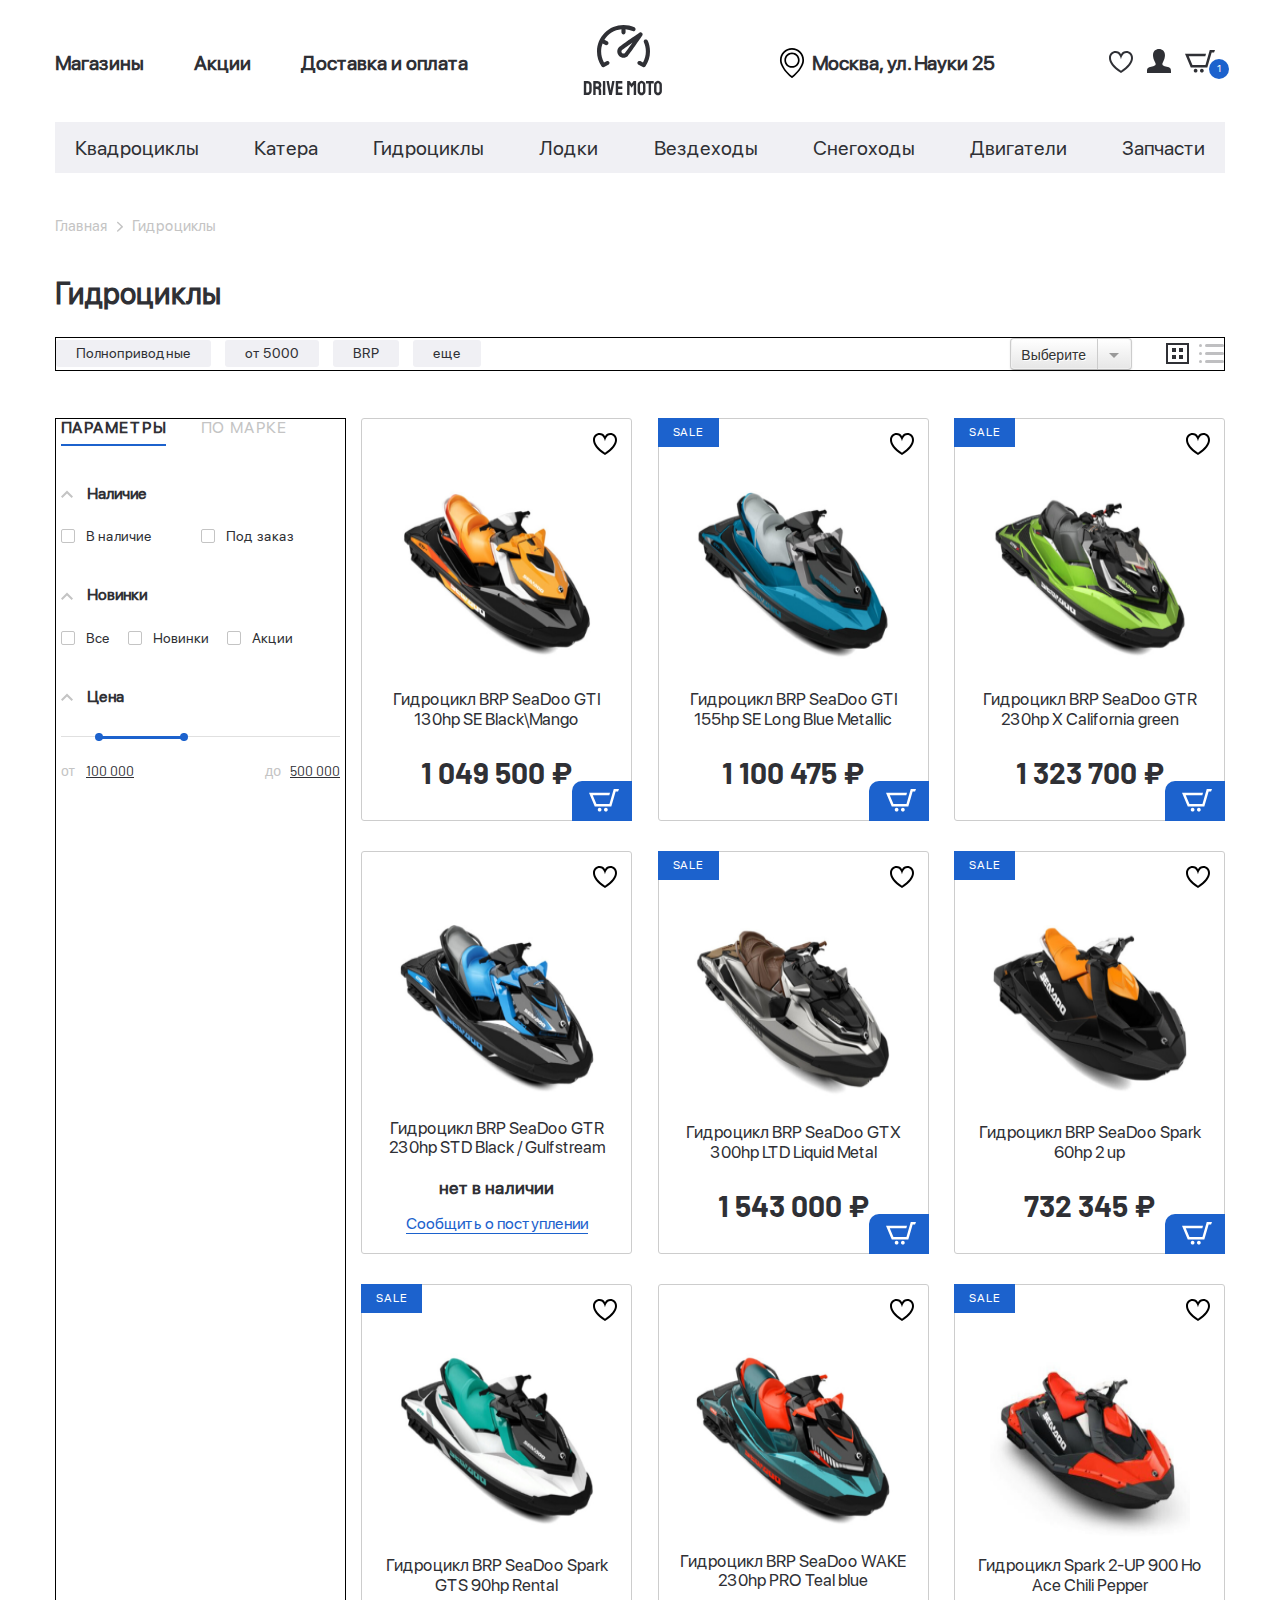
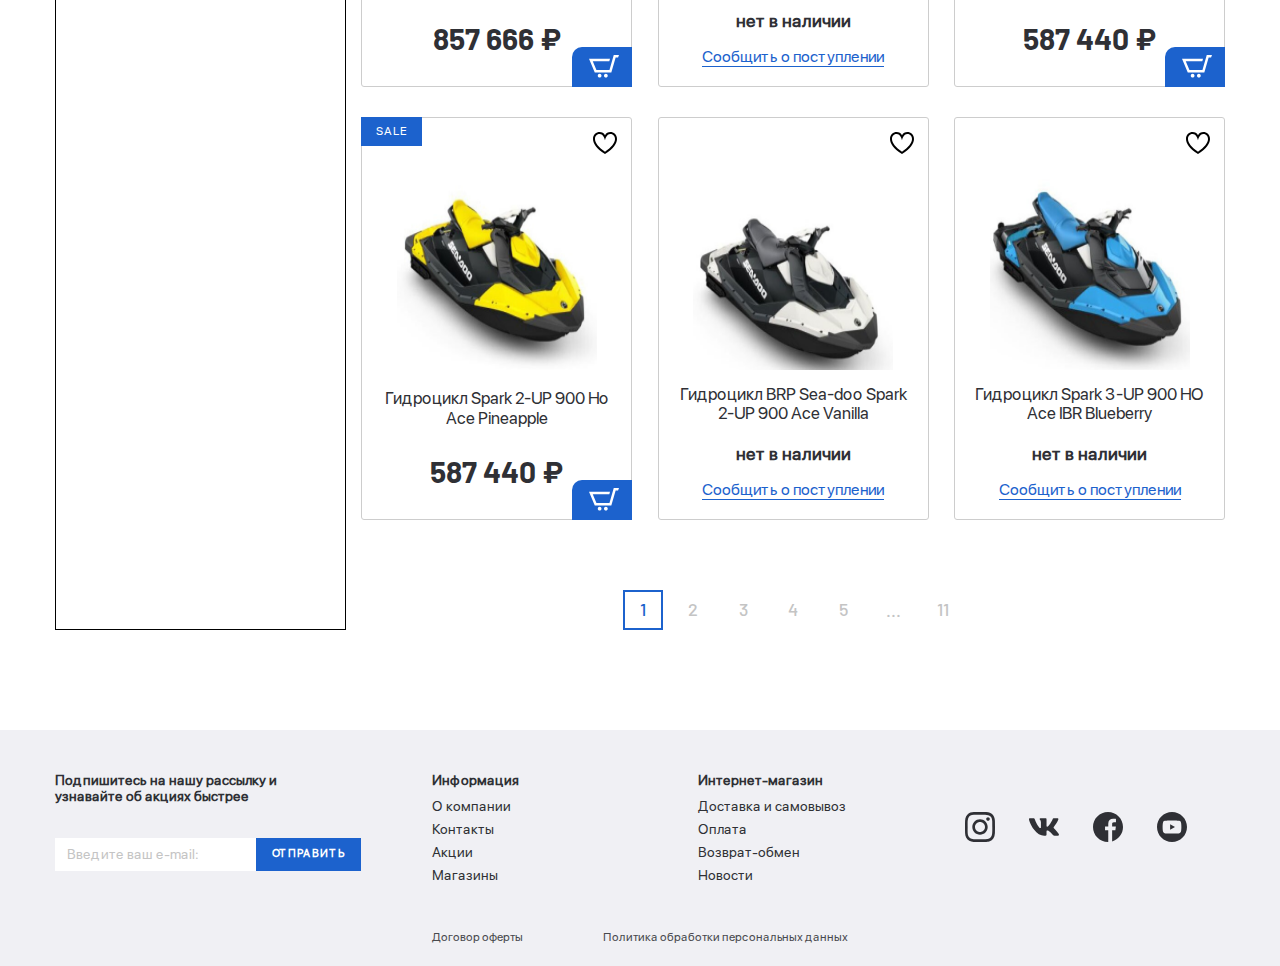
==== catalog.html @ 2f215313 "add range slider" ====
<!DOCTYPE html>
<html lang="ru">

<head>
	<meta charset="UTF-8">
	<meta name="viewport" content="width=device-width, initial-scale=1.0">
	<title>Магазин гидроциклов</title>
	<link rel="preconnect" href="https://fonts.gstatic.com">
	<link href="https://fonts.googleapis.com/css2?family=Barlow:wght@300;400;600;700&display=swap" rel="stylesheet">
	<link rel="stylesheet" href="/css/normalize.css">
	<link rel="stylesheet" href="/css/fonts.css">
	<link rel="stylesheet" href="/css/slick.css">
	<link rel="stylesheet" href="/css/ion.rangeSlider.min.css">
	<link rel="stylesheet" href="/css/jquery.formstyler.css">
	<link rel="stylesheet" href="/css/jquery.formstyler.theme.css">
	<link rel="stylesheet" href="/css/jquery.rateyo.min.css">

	<!-- <link rel="stylesheet" href="/css/slick-theme.css"> -->
	<link rel="stylesheet" href="/css/style.css">
	<link rel="stylesheet" href="/css/media.css">
</head>

<body>

	<!-- start header -->

	<header class="header header-catalog">
		<div class="container">
			<div class="header__top">
				<ul class="header__top-menu">
					<li><a href="#">Магазины</a></li>
					<li><a href="#">Акции</a></li>
					<li><a href="#">Доставка и оплата</a></li>
				</ul>
				<!-- /.header__top-menu -->
				<a href="#" class="header__logo">
					<img src="/img/logo.svg" alt="logo">
				</a>
				<div class="header__top-adress">
					<img src="/icons/location.svg" alt="adress" class="header__top-location">
					<span>Москва, ул. Науки 25</span>
				</div>
				<!-- /.header__top-adress -->
				<div class="header__top-links">
					<a href="" class="header__top-icon icon-heart"><img src="/icons/heart.svg" alt="heart"></a>
					<a href="" class="header__top-icon icon-user"><img src="/icons/user.svg" alt="user"></a>
					<a href="" class="header__top-icon icon-cart"><img src="/icons/cart.svg" alt="cart"></a>
					<span>1</span>
				</div>
				<!-- /.header__top-links -->
			</div>
			<!-- /.header__top -->
		</div>
		<div class="container">
			<div class="header__bottom">
				<ul class="header__bottom-menu">
					<li><a href="#">Квадроциклы</a></li>
					<li><a href="#">Катера</a></li>
					<li><a href="#">Гидроциклы</a></li>
					<li><a href="#">Лодки</a></li>
					<li><a href="#">Вездеходы</a></li>
					<li><a href="#">Снегоходы</a></li>
					<li><a href="#">Двигатели</a></li>
					<li><a href="#">Запчасти</a></li>
				</ul>

			</div>
			<!-- /.header__bottom -->
		</div>
	</header>
	<!-- /.header -->
	<!-- end header -->

	<div class="breadcrumbs">
		<div class="container">
			<ul class="breadcrumbs-items">
				<li class="breadcrumbs-item">
					<a href="#" class="breadcrumbs-link">Главная</a>
				</li>
				<li class="breadcrumbs-item">
					<a href="#" class="breadcrumbs-link">Гидроциклы</a>
				</li>
			</ul>
			<!-- /.breadcrumbs-items -->
		</div>
	</div>
	<!-- /.breadcrumbs -->

	<main>

		<!-- start section catalog -->

		<section class="catalog">
			<div class="container">
				<h2 class="catalog__title">Гидроциклы</h2>
				<div class="catalog__filter">
					<div class="catalog__filter-items">
						<button>Полноприводные</button>
						<button>от 5000</button>
						<button>BRP</button>
						<button>еще</button>
					</div>
					<!-- /.catalog__filter-items -->
					<div class="catalog__filter-btn">
						<select class="filter-style">
							<option>Выберите</option>
							<option>1</option>
							<option>2</option>
							<option>3</option>
						</select>
						<button class="catalog__filter-btngrid catalog__filter-btngrid--active"></button>
						<button class="catalog__filter-btnline"></button>
					</div>
					<!-- /.catalog__filter-btn -->
				</div>
				<!-- /.catalog__filter -->

				<div class="catalog__inner">
					<aside class="catalog__inner-aside aside-filter">

						<div class="tabs__wrapper">
							<div class="tabs aside-filter__tabs aside-filter__tabs--active">
								<a href="#" class="tab aside-filter__tab tab--active"><span>Параметры</span></a>
								<a href="#" class="tab aside-filter__tab"><span>по марке</span></a>
							</div>
							<!-- tabs -->

							<div class="tabs__container">
								<div class="tabs__content aside-filter__tabs-content tabs__content--active">
									<form class="aside-filter__form">
										<ul class="aside-filter__list">
											<li class="aside-filter__item-drop">
												<h3 class="aside-filter__title filter__item-drop filter__item-drop--active">Наличие</h3>
												<div class="aside-filter__content">
													<div class="aside-filter__content-box">
														<label class="aside-filter__content-label">
															<input class="filter-style" type="checkbox">
															В наличие
														</label>
													</div>
													<div class="aside-filter__content-box">
														<label class="aside-filter__content-label">
															<input class="filter-style" type="checkbox">
															Под заказ
														</label>
													</div>
												</div>
											</li>
											<!-- /.aside-filter__item--drop -->
											<li class="aside-filter__item-drop">
												<h3 class="aside-filter__title filter__item-drop filter__item-drop--active">Новинки</h3>
												<div class="aside-filter__content aside-filter__content-radio">
													<div class="aside-filter__content-box">
														<label class="aside-filter__content-label">
															<input class="filter-style" name="radio" type="radio">
															Все
														</label>
													</div>
													<div class="aside-filter__content-box">
														<label class="aside-filter__content-label">
															<input class="filter-style" name="radio" type="radio">
															Новинки
														</label>
													</div>
													<div class="aside-filter__content-box">
														<label class="aside-filter__content-label">
															<input class="filter-style" name="radio" type="radio">
															Акции
														</label>
													</div>
												</div>
											</li>
											<!-- /.aside-filter__item -->
											<li class="aside-filter__item-drop">
												<h3 class="aside-filter__title filter__item-drop filter__item-drop--active">Цена</h3>
												<div class="aside-filter__content">
													<input type="text" class="js-range-slider" name="my_range" value="" data-from="150000"
													data-to="275000"/>
												</div>
											</li>
											<!-- /.aside-filter__item -->







											<li class="aside-filter__item">

											</li>
											<!-- /.aside-filter__item -->
										</ul>
										<!-- /.aside-filter__list -->

									</form>
									<!-- /.aside-filter__form -->
								</div>
								<!-- /.tabs__content -->
								<div class="tabs__content aside-filter__tabs-content ">
									content2
								</div>
								<!-- /.tabs__content -->
							</div>
							<!-- /.tabs__container -->
						</div>
						<!-- /.tabs__wrapper -->

					</aside>
					<!-- /.catalog__inner-aside -->
					<div class="catalog__inner-list">
						<div class="tabs-container__item-wrapper">
							<button class="tabs-container__button-favorite"></button>
							<button class="tabs-container__button-cart"></button>
							<a class="tabs-container__notify-link" href="#"><span>Сообщить о поступлении</span></a>
							<a class="product-slider__item-link" href="#">
								<span class="product-slider__hover-text">посмотреть товар</span>
								<img src="/img/catalog/water-bike-1.png" alt="additional-offer-4" class="tabs-container__img">
								<h3 class="tabs-container__title">Гидроцикл BRP SeaDoo GTI 130hp SE Black\Mango</h3>
								<span class="tabs-container__price">1 049 500 ₽</span>
								<span class="tabs-container__notify-text">нет в наличии</span>
							</a>
							<!-- /.product-slider__item-link -->
						</div>
						<!-- tabs-container__item-wrapper -->
						<div class="tabs-container__item-wrapper">
							<button class="tabs-container__button-favorite"></button>
							<button class="tabs-container__button-cart"></button>
							<a class="tabs-container__notify-link" href="#"><span>Сообщить о поступлении</span></a>
							<a class="product-slider__item-link product-slider__item-link--sale" href="#">
								<span class="product-slider__hover-text">посмотреть товар</span>
								<img src="/img/catalog/water-bike-2.png" alt="additional-offer-4" class="tabs-container__img">
								<h3 class="tabs-container__title">Гидроцикл BRP SeaDoo GTI 155hp SE Long Blue Metallic</h3>
								<span class="tabs-container__price">1 100 475 ₽</span>
								<span class="tabs-container__notify-text">нет в наличии</span>
							</a>
							<!-- /.product-slider__item-link -->
						</div>
						<!-- tabs-container__item-wrapper -->
						<div class="tabs-container__item-wrapper">
							<button class="tabs-container__button-favorite"></button>
							<button class="tabs-container__button-cart"></button>
							<a class="tabs-container__notify-link" href="#"><span>Сообщить о поступлении</span></a>
							<a class="product-slider__item-link product-slider__item-link--sale" href="#">
								<span class="product-slider__hover-text">посмотреть товар</span>
								<img src="/img/catalog/water-bike-3.png" alt="additional-offer-4" class="tabs-container__img">
								<h3 class="tabs-container__title">Гидроцикл BRP SeaDoo GTR 230hp X California green </h3>
								<span class="tabs-container__price">1 323 700 ₽</span>
								<span class="tabs-container__notify-text">нет в наличии</span>
							</a>
							<!-- /.product-slider__item-link -->
						</div>
						<!-- tabs-container__item-wrapper -->
						<div class="tabs-container__item-wrapper tab-container__not-aviable">
							<button class="tabs-container__button-favorite"></button>
							<button class="tabs-container__button-cart"></button>
							<a class="tabs-container__notify-link" href="#"><span>Сообщить о поступлении</span></a>
							<a class="product-slider__item-link product-slider__item-link--sale" href="#">
								<span class="product-slider__hover-text">посмотреть товар</span>
								<img src="/img/catalog/water-bike-4.png" alt="additional-offer-4" class="tabs-container__img">
								<h3 class="tabs-container__title">Гидроцикл BRP SeaDoo GTR 230hp STD Black / Gulfstream</h3>
								<span class="tabs-container__price">250 800 ₽</span>
								<span class="tabs-container__notify-text">нет в наличии</span>
							</a>
							<!-- /.product-slider__item-link -->
						</div>
						<!-- tabs-container__item-wrapper -->
						<div class="tabs-container__item-wrapper">
							<button class="tabs-container__button-favorite"></button>
							<button class="tabs-container__button-cart"></button>
							<a class="tabs-container__notify-link" href="#"><span>Сообщить о поступлении</span></a>
							<a class="product-slider__item-link product-slider__item-link--sale" href="#">
								<span class="product-slider__hover-text">посмотреть товар</span>
								<img src="/img/catalog/water-bike-5.png" alt="additional-offer-4" class="tabs-container__img">
								<h3 class="tabs-container__title">Гидроцикл BRP SeaDoo GTX 300hp LTD Liquid Metal</h3>
								<span class="tabs-container__price">1 543 000 ₽</span>
								<span class="tabs-container__notify-text">нет в наличии</span>
							</a>
							<!-- /.product-slider__item-link -->
						</div>
						<!-- tabs-container__item-wrapper -->
						<div class="tabs-container__item-wrapper">
							<button class="tabs-container__button-favorite"></button>
							<button class="tabs-container__button-cart"></button>
							<a class="tabs-container__notify-link" href="#"><span>Сообщить о поступлении</span></a>
							<a class="product-slider__item-link product-slider__item-link--sale" href="#">
								<span class="product-slider__hover-text">посмотреть товар</span>
								<img src="/img/catalog/water-bike-6.png" alt="additional-offer-4" class="tabs-container__img">
								<h3 class="tabs-container__title">Гидроцикл BRP SeaDoo Spark 60hp 2 up</h3>
								<span class="tabs-container__price">732 345 ₽</span>
								<span class="tabs-container__notify-text">нет в наличии</span>
							</a>
							<!-- /.product-slider__item-link -->
						</div>
						<!-- tabs-container__item-wrapper -->
						<div class="tabs-container__item-wrapper">
							<button class="tabs-container__button-favorite"></button>
							<button class="tabs-container__button-cart"></button>
							<a class="tabs-container__notify-link" href="#"><span>Сообщить о поступлении</span></a>
							<a class="product-slider__item-link product-slider__item-link--sale" href="#">
								<span class="product-slider__hover-text">посмотреть товар</span>
								<img src="/img/catalog/water-bike-7.png" alt="additional-offer-4" class="tabs-container__img">
								<h3 class="tabs-container__title">Гидроцикл BRP SeaDoo Spark GTS 90hp Rental</h3>
								<span class="tabs-container__price">857 666 ₽</span>
								<span class="tabs-container__notify-text">нет в наличии</span>
							</a>
							<!-- /.product-slider__item-link -->
						</div>
						<!-- tabs-container__item-wrapper -->
						<div class="tabs-container__item-wrapper tab-container__not-aviable">
							<button class="tabs-container__button-favorite"></button>
							<button class="tabs-container__button-cart"></button>
							<a class="tabs-container__notify-link" href="#"><span>Сообщить о поступлении</span></a>
							<a class="product-slider__item-link product-slider__item-link--sale" href="#">
								<span class="product-slider__hover-text">посмотреть товар</span>
								<img src="/img/catalog/water-bike-8.png" alt="additional-offer-4" class="tabs-container__img">
								<h3 class="tabs-container__title">Гидроцикл BRP SeaDoo WAKE 230hp PRO Teal blue
								</h3>
								<span class="tabs-container__price">1 229 711 ₽</span>
								<span class="tabs-container__notify-text">нет в наличии</span>
							</a>
							<!-- /.product-slider__item-link -->
						</div>
						<!-- tabs-container__item-wrapper -->
						<div class="tabs-container__item-wrapper">
							<button class="tabs-container__button-favorite"></button>
							<button class="tabs-container__button-cart"></button>
							<a class="tabs-container__notify-link" href="#"><span>Сообщить о поступлении</span></a>
							<a class="product-slider__item-link product-slider__item-link--sale" href="#">
								<span class="product-slider__hover-text">посмотреть товар</span>
								<img src="/img/catalog/water-bike-9.png" alt="additional-offer-4" class="tabs-container__img">
								<h3 class="tabs-container__title">Гидроцикл Spark 2-UP 900 Ho Ace Chili Pepper</h3>
								<span class="tabs-container__price">587 440 ₽</span>
								<span class="tabs-container__notify-text">нет в наличии</span>
							</a>
							<!-- /.product-slider__item-link -->
						</div>
						<!-- tabs-container__item-wrapper -->
						<div class="tabs-container__item-wrapper">
							<button class="tabs-container__button-favorite"></button>
							<button class="tabs-container__button-cart"></button>
							<a class="tabs-container__notify-link" href="#"><span>Сообщить о поступлении</span></a>
							<a class="product-slider__item-link product-slider__item-link--sale" href="#">
								<span class="product-slider__hover-text">посмотреть товар</span>
								<img src="/img/catalog/water-bike-10.png" alt="additional-offer-4" class="tabs-container__img">
								<h3 class="tabs-container__title">Гидроцикл Spark 2-UP 900 Ho Ace Pineapple </h3>
								<span class="tabs-container__price">587 440 ₽</span>
								<span class="tabs-container__notify-text">нет в наличии</span>
							</a>
							<!-- /.product-slider__item-link -->
						</div>
						<!-- tabs-container__item-wrapper -->
						<div class="tabs-container__item-wrapper tab-container__not-aviable">
							<button class="tabs-container__button-favorite"></button>
							<button class="tabs-container__button-cart"></button>
							<a class="tabs-container__notify-link" href="#"><span>Сообщить о поступлении</span></a>
							<a class="product-slider__item-link product-slider__item-link--sale" href="#">
								<span class="product-slider__hover-text">посмотреть товар</span>
								<img src="/img/catalog/water-bike-11.png" alt="additional-offer-4" class="tabs-container__img">
								<h3 class="tabs-container__title">Гидроцикл BRP Sea-doo Spark 2-UP 900 Ace Vanilla </h3>
								<span class="tabs-container__price">250 800 ₽</span>
								<span class="tabs-container__notify-text">нет в наличии</span>
							</a>
							<!-- /.product-slider__item-link -->
						</div>
						<!-- tabs-container__item-wrapper -->
						<div class="tabs-container__item-wrapper tab-container__not-aviable">
							<button class="tabs-container__button-favorite"></button>
							<button class="tabs-container__button-cart"></button>
							<a class="tabs-container__notify-link" href="#"><span>Сообщить о поступлении</span></a>
							<a class="product-slider__item-link product-slider__item-link--sale" href="#">
								<span class="product-slider__hover-text">посмотреть товар</span>
								<img src="/img/catalog/water-bike-12.png" alt="additional-offer-4" class="tabs-container__img">
								<h3 class="tabs-container__title">Гидроцикл Spark 3-UP 900 HO Ace IBR Blueberry</h3>
								<span class="tabs-container__price">250 800 ₽</span>
								<span class="tabs-container__notify-text">нет в наличии</span>
							</a>
							<!-- /.product-slider__item-link -->
						</div>
						<!-- tabs-container__item-wrapper -->

						<div class="pagination">
							<ul class="pagination-list">
								<li class="pagination-list__item active"><a class="pagination-list__link" href="#">1</a></li>
								<li class="pagination-list__item"><a class="pagination-list__link" href="#">2</a></li>
								<li class="pagination-list__item"><a class="pagination-list__link" href="#">3</a></li>
								<li class="pagination-list__item"><a class="pagination-list__link" href="#">4</a></li>
								<li class="pagination-list__item"><a class="pagination-list__link" href="#">5</a></li>
								<li class="pagination-list__item"><span class="pagination-list__link" href="#">...</span></li>
								<li class="pagination-list__item"><a class="pagination-list__link" href="#">11</a></li>
							</ul>
							<!-- /.pagination-list -->
						</div>
						<!-- /.pagination -->




					</div>
					<!-- /.catalog__inner-list -->
				</div>
				<!-- /.catalog__inner -->
			</div>
		</section>
		<!-- /.catalog -->


		<!-- end section catalog -->

	</main>

	<!-- start footer -->

	<footer class="footer">
		<div class="container">
			<div class="footer__inner">

				<div class="footer-subs">
					<h4 class="footer-subs__title footer__title">Подпишитесь на нашу рассылку и узнавайте об акциях быстрее</h4>

					<form class="footer-subs__form">
						<input class="footer-subs__input" type="text" placeholder="Введите ваш e-mail:">
						<button class="footer-subs__button" type="submit">Отправить</button>
					</form>
					<!-- /.footer-subs__form -->
				</div>
				<!-- /.footer-subs -->

				<div class="footer-menu">
					<h4 class="footer__title">Информация</h4>
					<ul class="footer-menu__items">
						<li class="footer-menu__item"><a href="#" class="footer-menu__link">О компании</a></li>
						<li class="footer-menu__item"><a href="#" class="footer-menu__link">Контакты</a></li>
						<li class="footer-menu__item"><a href="#" class="footer-menu__link">Акции</a></li>
						<li class="footer-menu__item"><a href="#" class="footer-menu__link">Магазины</a></li>
					</ul>
				</div>
				<!-- /.footer-menu -->

				<div class="footer-menu">
					<h4 class="footer__title">Интернет-магазин</h4>
					<ul class="footer-menu__items">
						<li class="footer-menu__item"><a href="#" class="footer-menu__link">Доставка и самовывоз</a></li>
						<li class="footer-menu__item"><a href="#" class="footer-menu__link">Оплата</a></li>
						<li class="footer-menu__item"><a href="#" class="footer-menu__link">Возврат-обмен</a></li>
						<li class="footer-menu__item"><a href="#" class="footer-menu__link">Новости</a></li>
					</ul>
				</div>
				<!-- /.footer-menu -->

				<div class="footer-social">
					<a href="" class="footer-social__link">
						<img src="/icons/instagram-icon.svg" alt="instagram">
					</a>
					<a href="" class="footer-social__link">
						<img src="/icons/vk-icon.svg" alt="vk">
					</a>
					<a href="" class="footer-social__link">
						<img src="/icons/facebook-icon.svg" alt="facebook">
					</a>
					<a href="" class="footer-social__link">
						<img src="/icons/youtube-icon.svg" alt="youtube">
					</a>
				</div>
				<!-- /.footer-social -->
			</div>
			<!-- /.footer__inner -->

			<div class="footer-bottom__links">
				<a class="footer-bottom__link" href="#">Договор оферты</a>
				<a class="footer-bottom__link" href="#">Политика обработки персональных данных</a>
			</div>
			<!-- /.footer-bottom__links -->

		</div>
	</footer>
	<!-- /.footer -->


	<!-- end footer -->

	<script src="https://code.jquery.com/jquery-3.5.1.min.js"
		integrity="sha256-9/aliU8dGd2tb6OSsuzixeV4y/faTqgFtohetphbbj0=" crossorigin="anonymous"></script>
	<script src="/js/slick.min.js"></script>
	<script src="/js/ion.rangeSlider.min.js"></script>
	<script src="/js/jquery.formstyler.min.js"></script>
	<script src="/js/jquery.rateyo.min.js"></script>
	<script src="/js/main.js"></script>
</body>

</html>
---- css/fonts.css ----
@font-face {
	font-family: "SFProDisplay-Regular";
	src: local("SFProDisplay-Regular"),
		url("/fonts/SFProDisplay-Regular.woff") format("woff"),
		url("/fonts/SFProDisplay-Regular.woff2") format("woff2");
	font-weight: 400;
	font-style: normal;
}


@font-face {
	font-family: "SFProDisplay-Medium";
	src: local("SFProDisplay-Medium"),
		url("/fonts/SFProDisplay-Medium.woff") format("woff"),
		url("/fonts/SFProDisplay-Medium.woff2") format("woff2");
	font-weight: 500;
	font-style: normal;
}

@font-face {
	font-family: "SFProDisplay-Semibold";
	src: local("SFProDisplay-Semibold"),
		url("/fonts/SFProDisplay-Semibold.woff") format("woff"),
		url("/fonts/SFProDisplay-Semibold.woff2") format("woff2");
	font-weight: 600;
	font-style: normal;
}

@font-face {
	font-family: "SFProDisplay-Bold";
	src: local("SFProDisplay-Bold"),
		url("/fonts/SFProDisplay-Bold.woff") format("woff"),
		url("/fonts/SFProDisplay-Bold.woff2") format("woff2");
	font-weight: 700;
	font-style: normal;
}
---- css/ion.rangeSlider.min.css ----
/*!Ion.RangeSlider, 2.3.1, © Denis Ineshin, 2010 - 2019, IonDen.com, Build date: 2019-12-19 16:51:02*/.irs{position:relative;display:block;-webkit-touch-callout:none;-webkit-user-select:none;-khtml-user-select:none;-moz-user-select:none;-ms-user-select:none;user-select:none;font-size:12px;font-family:Arial,sans-serif}.irs-line{position:relative;display:block;overflow:hidden;outline:none !important}.irs-bar{position:absolute;display:block;left:0;width:0}.irs-shadow{position:absolute;display:none;left:0;width:0}.irs-handle{position:absolute;display:block;box-sizing:border-box;cursor:default;z-index:1}.irs-handle.type_last{z-index:2}.irs-min,.irs-max{position:absolute;display:block;cursor:default}.irs-min{left:0}.irs-max{right:0}.irs-from,.irs-to,.irs-single{position:absolute;display:block;top:0;left:0;cursor:default;white-space:nowrap}.irs-grid{position:absolute;display:none;bottom:0;left:0;width:100%;height:20px}.irs-with-grid .irs-grid{display:block}.irs-grid-pol{position:absolute;top:0;left:0;width:1px;height:8px;background:#000}.irs-grid-pol.small{height:4px}.irs-grid-text{position:absolute;bottom:0;left:0;white-space:nowrap;text-align:center;font-size:9px;line-height:9px;padding:0 3px;color:#000}.irs-disable-mask{position:absolute;display:block;top:0;left:-1%;width:102%;height:100%;cursor:default;background:rgba(0,0,0,0);z-index:2}.lt-ie9 .irs-disable-mask{background:#000;filter:alpha(opacity=0);cursor:not-allowed}.irs-disabled{opacity:.4}.irs-hidden-input{position:absolute !important;display:block !important;top:0 !important;left:0 !important;width:0 !important;height:0 !important;font-size:0 !important;line-height:0 !important;padding:0 !important;margin:0 !important;overflow:hidden;outline:none !important;z-index:-9999 !important;background:none !important;border-style:solid !important;border-color:transparent !important}.irs--flat{height:40px}.irs--flat.irs-with-grid{height:60px}.irs--flat .irs-line{top:25px;height:12px;background-color:#e1e4e9;border-radius:4px}.irs--flat .irs-bar{top:25px;height:12px;background-color:#ed5565}.irs--flat .irs-bar--single{border-radius:4px 0 0 4px}.irs--flat .irs-shadow{height:1px;bottom:16px;background-color:#e1e4e9}.irs--flat .irs-handle{top:22px;width:16px;height:18px;background-color:transparent}.irs--flat .irs-handle>i:first-child{position:absolute;display:block;top:0;left:50%;width:2px;height:100%;margin-left:-1px;background-color:#da4453}.irs--flat .irs-handle.state_hover>i:first-child,.irs--flat .irs-handle:hover>i:first-child{background-color:#a43540}.irs--flat .irs-min,.irs--flat .irs-max{top:0;padding:1px 3px;color:#999;font-size:10px;line-height:1.333;text-shadow:none;background-color:#e1e4e9;border-radius:4px}.irs--flat .irs-from,.irs--flat .irs-to,.irs--flat .irs-single{color:white;font-size:10px;line-height:1.333;text-shadow:none;padding:1px 5px;background-color:#ed5565;border-radius:4px}.irs--flat .irs-from:before,.irs--flat .irs-to:before,.irs--flat .irs-single:before{position:absolute;display:block;content:"";bottom:-6px;left:50%;width:0;height:0;margin-left:-3px;overflow:hidden;border:3px solid transparent;border-top-color:#ed5565}.irs--flat .irs-grid-pol{background-color:#e1e4e9}.irs--flat .irs-grid-text{color:#999}.irs--big{height:55px}.irs--big.irs-with-grid{height:70px}.irs--big .irs-line{top:33px;height:12px;background-color:white;background:linear-gradient(to bottom, #ddd -50%, white 150%);border:1px solid #ccc;border-radius:12px}.irs--big .irs-bar{top:33px;height:12px;background-color:#92bce0;border:1px solid #428bca;background:linear-gradient(to bottom, #ffffff 0%, #428bca 30%, #b9d4ec 100%);box-shadow:inset 0 0 1px 1px rgba(255,255,255,0.5)}.irs--big .irs-bar--single{border-radius:12px 0 0 12px}.irs--big .irs-shadow{height:1px;bottom:16px;background-color:rgba(66,139,202,0.5)}.irs--big .irs-handle{top:25px;width:30px;height:30px;border:1px solid rgba(0,0,0,0.3);background-color:#cbcfd5;background:linear-gradient(to bottom, white 0%, #B4B9BE 30%, white 100%);box-shadow:1px 1px 2px rgba(0,0,0,0.2),inset 0 0 3px 1px white;border-radius:30px}.irs--big .irs-handle.state_hover,.irs--big .irs-handle:hover{border-color:rgba(0,0,0,0.45);background-color:#939ba7;background:linear-gradient(to bottom, white 0%, #919BA5 30%, white 100%)}.irs--big .irs-min,.irs--big .irs-max{top:0;padding:1px 5px;color:white;text-shadow:none;background-color:#9f9f9f;border-radius:3px}.irs--big .irs-from,.irs--big .irs-to,.irs--big .irs-single{color:white;text-shadow:none;padding:1px 5px;background-color:#428bca;background:linear-gradient(to bottom, #428bca 0%, #3071a9 100%);border-radius:3px}.irs--big .irs-grid-pol{background-color:#428bca}.irs--big .irs-grid-text{color:#428bca}.irs--modern{height:55px}.irs--modern.irs-with-grid{height:55px}.irs--modern .irs-line{top:25px;height:5px;background-color:#d1d6e0;background:linear-gradient(to bottom, #e0e4ea 0%, #d1d6e0 100%);border:1px solid #a3adc1;border-bottom-width:0;border-radius:5px}.irs--modern .irs-bar{top:25px;height:5px;background:#20b426;background:linear-gradient(to bottom, #20b426 0%, #18891d 100%)}.irs--modern .irs-bar--single{border-radius:5px 0 0 5px}.irs--modern .irs-shadow{height:1px;bottom:21px;background-color:rgba(209,214,224,0.5)}.irs--modern .irs-handle{top:37px;width:12px;height:13px;border:1px solid #a3adc1;border-top-width:0;box-shadow:1px 1px 1px rgba(0,0,0,0.1);border-radius:0 0 3px 3px}.irs--modern .irs-handle>i:nth-child(1){position:absolute;display:block;top:-4px;left:1px;width:6px;height:6px;border:1px solid #a3adc1;background:white;transform:rotate(45deg)}.irs--modern .irs-handle>i:nth-child(2){position:absolute;display:block;box-sizing:border-box;top:0;left:0;width:10px;height:12px;background:#e9e6e6;background:linear-gradient(to bottom, white 0%, #e9e6e6 100%);border-radius:0 0 3px 3px}.irs--modern .irs-handle>i:nth-child(3){position:absolute;display:block;box-sizing:border-box;top:3px;left:3px;width:4px;height:5px;border-left:1px solid #a3adc1;border-right:1px solid #a3adc1}.irs--modern .irs-handle.state_hover,.irs--modern .irs-handle:hover{border-color:#7685a2;background:#c3c7cd;background:linear-gradient(to bottom, #ffffff 0%, #919ba5 30%, #ffffff 100%)}.irs--modern .irs-handle.state_hover>i:nth-child(1),.irs--modern .irs-handle:hover>i:nth-child(1){border-color:#7685a2}.irs--modern .irs-handle.state_hover>i:nth-child(3),.irs--modern .irs-handle:hover>i:nth-child(3){border-color:#48536a}.irs--modern .irs-min,.irs--modern .irs-max{top:0;font-size:10px;line-height:1.333;text-shadow:none;padding:1px 5px;color:white;background-color:#d1d6e0;border-radius:5px}.irs--modern .irs-from,.irs--modern .irs-to,.irs--modern .irs-single{font-size:10px;line-height:1.333;text-shadow:none;padding:1px 5px;background-color:#20b426;color:white;border-radius:5px}.irs--modern .irs-from:before,.irs--modern .irs-to:before,.irs--modern .irs-single:before{position:absolute;display:block;content:"";bottom:-6px;left:50%;width:0;height:0;margin-left:-3px;overflow:hidden;border:3px solid transparent;border-top-color:#20b426}.irs--modern .irs-grid{height:25px}.irs--modern .irs-grid-pol{background-color:#dedede}.irs--modern .irs-grid-text{color:silver;font-size:13px}.irs--sharp{height:50px;font-size:12px;line-height:1}.irs--sharp.irs-with-grid{height:57px}.irs--sharp .irs-line{top:30px;height:2px;background-color:black;border-radius:2px}.irs--sharp .irs-bar{top:30px;height:2px;background-color:#ee22fa}.irs--sharp .irs-bar--single{border-radius:2px 0 0 2px}.irs--sharp .irs-shadow{height:1px;bottom:21px;background-color:rgba(0,0,0,0.5)}.irs--sharp .irs-handle{top:25px;width:10px;height:10px;background-color:#a804b2}.irs--sharp .irs-handle>i:first-child{position:absolute;display:block;top:100%;left:0;width:0;height:0;border:5px solid transparent;border-top-color:#a804b2}.irs--sharp .irs-handle.state_hover,.irs--sharp .irs-handle:hover{background-color:black}.irs--sharp .irs-handle.state_hover>i:first-child,.irs--sharp .irs-handle:hover>i:first-child{border-top-color:black}.irs--sharp .irs-min,.irs--sharp .irs-max{color:white;font-size:14px;line-height:1;top:0;padding:3px 4px;opacity:.4;background-color:#a804b2;border-radius:2px}.irs--sharp .irs-from,.irs--sharp .irs-to,.irs--sharp .irs-single{font-size:14px;line-height:1;text-shadow:none;padding:3px 4px;background-color:#a804b2;color:white;border-radius:2px}.irs--sharp .irs-from:before,.irs--sharp .irs-to:before,.irs--sharp .irs-single:before{position:absolute;display:block;content:"";bottom:-6px;left:50%;width:0;height:0;margin-left:-3px;overflow:hidden;border:3px solid transparent;border-top-color:#a804b2}.irs--sharp .irs-grid{height:25px}.irs--sharp .irs-grid-pol{background-color:#dedede}.irs--sharp .irs-grid-text{color:silver;font-size:13px}.irs--round{height:50px}.irs--round.irs-with-grid{height:65px}.irs--round .irs-line{top:36px;height:4px;background-color:#dee4ec;border-radius:4px}.irs--round .irs-bar{top:36px;height:4px;background-color:#006cfa}.irs--round .irs-bar--single{border-radius:4px 0 0 4px}.irs--round .irs-shadow{height:4px;bottom:21px;background-color:rgba(222,228,236,0.5)}.irs--round .irs-handle{top:26px;width:24px;height:24px;border:4px solid #006cfa;background-color:white;border-radius:24px;box-shadow:0 1px 3px rgba(0,0,255,0.3)}.irs--round .irs-handle.state_hover,.irs--round .irs-handle:hover{background-color:#f0f6ff}.irs--round .irs-min,.irs--round .irs-max{color:#333;font-size:14px;line-height:1;top:0;padding:3px 5px;background-color:rgba(0,0,0,0.1);border-radius:4px}.irs--round .irs-from,.irs--round .irs-to,.irs--round .irs-single{font-size:14px;line-height:1;text-shadow:none;padding:3px 5px;background-color:#006cfa;color:white;border-radius:4px}.irs--round .irs-from:before,.irs--round .irs-to:before,.irs--round .irs-single:before{position:absolute;display:block;content:"";bottom:-6px;left:50%;width:0;height:0;margin-left:-3px;overflow:hidden;border:3px solid transparent;border-top-color:#006cfa}.irs--round .irs-grid{height:25px}.irs--round .irs-grid-pol{background-color:#dedede}.irs--round .irs-grid-text{color:silver;font-size:13px}.irs--square{height:50px}.irs--square.irs-with-grid{height:60px}.irs--square .irs-line{top:31px;height:4px;background-color:#dedede}.irs--square .irs-bar{top:31px;height:4px;background-color:black}.irs--square .irs-shadow{height:2px;bottom:21px;background-color:#dedede}.irs--square .irs-handle{top:25px;width:16px;height:16px;border:3px solid black;background-color:white;-webkit-transform:rotate(45deg);-ms-transform:rotate(45deg);transform:rotate(45deg)}.irs--square .irs-handle.state_hover,.irs--square .irs-handle:hover{background-color:#f0f6ff}.irs--square .irs-min,.irs--square .irs-max{color:#333;font-size:14px;line-height:1;top:0;padding:3px 5px;background-color:rgba(0,0,0,0.1)}.irs--square .irs-from,.irs--square .irs-to,.irs--square .irs-single{font-size:14px;line-height:1;text-shadow:none;padding:3px 5px;background-color:black;color:white}.irs--square .irs-grid{height:25px}.irs--square .irs-grid-pol{background-color:#dedede}.irs--square .irs-grid-text{color:silver;font-size:11px}
---- css/style.css ----
html {
  box-sizing: border-box;
}

*,
*::before,
*::after {
  box-sizing: inherit;
}

body {
  font-family: 'SFProDisplay-Regular', sans-serif;
  font-size: 20px;
  font-weight: 400;
}

h1,
h2,
h3,
h4,
h5,
h6 {
  margin: 0;
  padding: 0;
}

ul,
li {
  margin: 0;
  padding: 0;
  list-style: none;
}

p {
  margin: 0;
  padding: 0;
}

a {
  display: inline-block;
  text-decoration: none;
}

.section-main {
  margin-bottom: 80px;
}

.section__title {
  font-family: 'Barlow', sans-serif;
  font-weight: 700;
  font-size: 25px;
  color: #2F3035;
  margin-bottom: 25px;
}

.container {
  max-width: 1200px;
  padding: 0 15px;
  margin: 0 auto;
}


/* start header */
/* start header__top */

.header {
  margin-bottom: 80px;
}

.header__top {
  display: flex;
  justify-content: space-between;
  align-items: center;
  padding-top: 25px;
  padding-bottom: 21px;
  text-align: center;
}

.header__top-menu {
  display: flex;
}

.header__top-menu li {
  margin-right: 50px;
}

.header__top-menu li:last-child {
  margin-right: 0;
}

.header__top-menu a {
  font-weight: 700;
  color: #2F3035;
}

.header__logo {
  width: 80px;
  height: 76px;
}

.header__top-adress {
  display: flex;
  align-items: center;
}

.header__top-adress span {
  font-weight: 700;
  color: #2F3035;
}

.header__top-location {
  width: 30px;
  height: 30px;
  margin-right: 5px;
}

.header__top-links {
  position: relative;
}

.header__top-links a {
  margin-right: 10px;
}

.header__top-links a:last-child {
  margin-right: 0;
}

.icon-heart {
  width: 24px;
  height: 22px;
}

.icon-user {
  width: 24px;
  height: 24px;
}

.icon-cart {
  width: 30px;
  height: 24px;
}

.header__top-links span {
  display: flex;
  justify-content: center;
  align-items: center;
  width: 20px;
  height: 20px;
  background-color: #1C62CD;
  font-weight: 500;
  font-size: 10px;
  text-align: center;
  color: #FFFFFF;
  border-radius: 50%;
  position: absolute;
  top: 10px;
  right: -4px;
}

/* end header__top */

/* start header__bottom */

.header__bottom {
  padding: 15px 0 13px;
  background-color: #F0F0F4;
}

.header__bottom-menu {
  display: flex;
  justify-content: space-between;
  padding: 0 20px 0;
  align-items: center;
  background-color: #F0F0F4;
}

.header__bottom-menu li {
  position: relative;
  height: 100%;
}

.header__bottom-menu a {
  display: block;
  font-weight: 400;
  color: #2F3035;
}

.header__bottom-menu a::after {
  content: '';
  position: absolute;
  top: 30px;
  display: block;
  width: 100%;
  height: 3px;
  background-color: #1C62CD;
  transform: translateY(5px) scale(0);
}

.header__bottom-menu a:hover {
  color: #1C62CD;
  transition: 0.3s;
}

.header__bottom-menu a:hover::after {
  transform: translateY(5px) scale(1);
  transition: all 0.3s;
}

/* end header__bottom */

/* end header */

/* start section-slider */

.section-slider__inner {
  min-width: 870px;
  width: 100%;
  min-height: 400px;
  display: flex;
  justify-content: space-between;
}

.slider__inner {
  max-width: 870px;
  width: 100%;
  min-height: 400px;
  position: relative;
  text-align: center;
}

.section-slider__link {
  text-decoration: none;
  outline: none;
}

.section-slider__img {
  object-fit: cover;
}

.section-slider__btn,
.product-slider__btn {
  background-color: transparent;
  border: none;
  outline: none;
  position: absolute;
  top: 50%;
  transform: translateY(-50%);
  z-index: 5;
  cursor: pointer;
}

.section-slider__btnprev {
  left: 20px;
}

.section-slider__btnnext {
  right: 20px;
}

.slick-dots {
  display: inline-block;
  position: absolute;
  bottom: 40px;
  left: 0;
  right: 0;
}

ul.slick-dots {
  margin: 0;
  padding: 0;
}

.slick-dots li {
  display: inline-block;
  margin: 0;
  padding: 0 5px;
}

.slick-dots button {
  width: 12px;
  height: 12px;
  font-size: 0;
  padding: 0;
  margin: 0;
  background-color: transparent;
  border: 1px solid #FFFFFF;
  border-radius: 50%;
  outline: none;
}

li.slick-active button {
  background-color: #fff;
}

.action {
  width: 265px;
  height: 400px;
  border: 1px solid #CDCDCD;
  border-radius: 3px;
  display: flex;
  flex-direction: column;
  justify-content: space-between;
  align-items: center;
  transition: all .5s;
}

.action:hover {
  box-shadow: 3px 3px 20px rgba(50, 50, 50, 0.25);
}

.action__header {
  width: 100%;
  display: flex;
  justify-content: space-between;
}

.action__header-info {
  height: 30px;
  background-color: #1C62CD;
  font-size: 12px;
  letter-spacing: 0.1em;
  text-transform: uppercase;
  padding: 8px 22px;
  color: #FFFFFF;
}

.action__header-price {
  display: flex;
  flex-direction: column;
}

.new-price {
  min-width: 93px;
  height: 33px;
  font-family: 'Barlow', sans-serif;
  font-weight: 700;
  font-size: 27px;
  color: #1C62CD;
  padding-right: 25px;
  margin-right: 8px;
  margin-top: 3px;
  position: relative;
}

.new-price::after {
  content: '';
  position: absolute;
  background-image: url('../img/slider-1/icon-rub.svg');
  top: 8px;
  right: 0;
  width: 15px;
  height: 18px;
}

.old-price__inner {
  text-align: right;
  position: relative;
}

.old-price {
  width: 100%;
  height: 17px;
  font-family: 'Barlow', sans-serif;
  font-weight: 400;
  font-size: 14px;
  color: #C4C4C4;
  margin-right: 8px;
  padding-right: 9px;
  background-image: url('../img/slider-1/old-price-line.svg');
  background-repeat: no-repeat;
  background-size: cover;
  background-position: center center;
}

.old-price::after {
  content: '';
  position: absolute;
  background-image: url('../img/slider-1/icon-rub-min.svg');
  top: 9px;
  right: 5px;
  width: 8px;
  height: 9px;
}

.action__img-box {
  width: 160px;
  height: 180px;
}

.action__img {
  object-fit: contain;
}

.action__img-text {
  font-weight: 700;
  font-size: 18px;
  text-align: center;
  color: #2F3035;
  max-width: 240px;
}

.action__footer {
  width: 100%;
  height: 99px;
  background: #F0F0F4;
  text-align: center;
  padding: 25px 20px;
}

.footer__action-text {
  font-weight: 400;
  font-size: 18px;
  text-align: center;
  color: #2F3035;
  margin-bottom: 6px;
}

.footer__action-info {
  font-family: Barlow;
  font-weight: 700;
  font-size: 18px;
  text-align: center;
  color: #1C62CD;
}

/* end section-slider */

/* start section search */

.search__links {
  margin-bottom: 25px;
}

.search__link {
  padding: 12px 26px;
  font-weight: 400;
  color: #2F3035;
  transition: all .2s;
  margin-right: 35px;
}

.search__link:last-child {
  margin-right: 0;
}

.search__link:hover {
  background: #F0F0F4;
  border-radius: 5px;
}

.search__link.tab--active {
  background: #F0F0F4;
  border-radius: 5px;
  font-weight: 700;
}

.tabs__content {
  display: none;
}

.tabs__content.tabs__content--active {
  display: block;
}

.search__form {
  display: flex;
  justify-content: space-between;
  align-items: center;
}

.search__form-input {
  max-width: 1170px;
  width: 100%;
  height: 50px;
  background-color: #F0F0F4;
  border-radius: 3px;
  border: none;
  padding-top: 15px;
  padding-right: 50px;
  padding-bottom: 15px;
  padding-left: 20px;
  outline: none;
  margin-right: -10px;
}

.search__form-input::placeholder {
  font-weight: 400;
  font-size: 16px;
  color: #656464;
}

.search__form-btn {
  padding: 17px 40px;
  font-style: normal;
  font-weight: 700;
  font-size: 14px;
  letter-spacing: 0.12em;
  text-transform: uppercase;
  color: #FFFFFF;
  background: #1C62CD;
  border-radius: 3px;
  border: none;
  cursor: pointer;
  outline: none;
}


.search__form-input::-webkit-input-placeholder {
  opacity: 1;
  transition: opacity 0.6s ease;
}

.search__form-input::-moz-placeholder {
  opacity: 1;
  transition: opacity 0.6s ease;
}

.search__form-input:-moz-placeholder {
  opacity: 1;
  transition: opacity 0.6s ease;
}

.search__form-input:-ms-input-placeholder {
  opacity: 1;
  transition: opacity 0.6s ease;
}

.search__form-input:focus::-webkit-input-placeholder {
  opacity: 0;
  transition: opacity 0.6s ease;
}

.search__form-input:focus::-moz-placeholder {
  opacity: 0;
  transition: opacity 0.6s ease;
}

.search__form-input:focus:-moz-placeholder {
  opacity: 0;
  transition: opacity 0.6s ease;
}

.search__form-input:focus:-ms-input-placeholder {
  opacity: 0;
  transition: opacity 0.6s ease;
}

/* end section search */

/* start section categories */

.categories {
  margin-bottom: 50px;
}

.categories__inner {
  display: flex;
  justify-content: space-between;
  flex-wrap: wrap;
}

.category__card {
  max-width: 370px;
  width: 100%;
  height: 129px;
  background: #FFFFFF;
  border: 1px solid #CDCDCD;
  border-radius: 3px;
  display: flex;
  justify-content: space-between;
  padding: 20px 20px 10px;
  margin-bottom: 30px;
  transition: all .5s;
}

.category__card:hover .category__card-text {
  color: #1C62CD;
}

.category__card:hover .categoriy__card-title {
  color: #1C62CD;
}

.category__card:hover {
  box-shadow: 3px 3px 20px rgba(50, 50, 50, 0.25);
}

.category__card-info {
  width: 50%;
  display: flex;
  flex-direction: column;
  justify-content: space-between;
}

.categoriy__card-title {
  width: 170px;
  height: 28px;
  font-family: 'Barlow', sans-serif;
  font-weight: 700;
  font-size: 23px;
  text-align: left;
  color: #2f3034;
  transition: all .5s;
}

.category__card-text {
  font-weight: normal;
  font-size: 14px;
  line-height: 17px;
  color: #C4C4C4;
  transition: all .5s;
}

.category__card-img {
  text-align: center;
  width: 50%;
}

.category__card-img img {
  max-width: 100%;
  max-height: 100%;
}


/* end section categories */

/* start section products */

.tabs__wrapper {
  padding-left: 5px;
  padding-right: 5px;
}

.products-tabs__items {
  margin-bottom: 30px;
}

.products-tabs__item {
  font-weight: 500;
  font-size: 15px;
  color: #2F3035;
  padding-bottom: 10px;
  border-bottom: 3px solid #fff;
  transition: all .5s;
}

.products-tabs__item+.products-tabs__item {
  margin-left: 50px;
}

.products-tabs__item:hover {
  border-bottom: 3px solid #1C62CD;
}

.products-tabs__item.tab--active {
  border-bottom: 3px solid #1C62CD;
}


.tabs-container__item-wrapper {
  width: 271px;
  height: 403px;
  position: relative;
}

.product-slider {
  margin-bottom: 30px;
}

.product-slider__item {
  display: flex;
  flex-wrap: wrap;
  justify-content: center;
  padding: 0px 7px;
}


.product-slider__item-link {
  width: 271px;
  height: 403px;
  border: 1px solid #CDCDCD;
  border-radius: 3px;
  padding: 52px 20px 30px;
  display: flex;
  flex-direction: column;
  justify-content: space-between;
  align-items: center;
  transition: all .5s;
}



.product-slider__hover-text {
  padding: 18px 20px;
  background-color: rgba(255, 255, 255, .9);
  box-shadow: 0px 0px 15px rgba(0, 0, 0, 0.2);
  border-radius: 3px;
  font-weight: 400;
  color: #2F3035;
  position: absolute;
  top: 30%;
  opacity: 0;
  transition: all .5s;
}

.product-slider__item-link:hover .product-slider__hover-text {
  opacity: 1;
  color: #2F3035;
}

.product-slider__item-link:hover {
  box-shadow: 3px 3px 20px rgba(50, 50, 50, 0.25);
}

.product-slider__item-link:hover .tabs-container__title,
.product-slider__item-link:hover .tabs-container__price {
  color: #1C62CD;
}

.tabs-container__button-favorite {
  position: absolute;
  top: 15px;
  right: 15px;
  width: 24px;
  height: 22px;
  background-color: transparent;
  padding: 0;
  margin: 0;
  border: none;
  cursor: pointer;
  outline: none;
}

.tabs-container__button-favorite::before {
  content: '';
  position: absolute;
  background-image: url('../img/products/favorite.svg');
  width: 24px;
  height: 22px;
  top: 0;
  right: 0;
  z-index: 9;
}

.button-favorite--active::before {
  background-image: url('../img/products/favorite-active.svg');
}


.tabs-container__button-cart {
  position: absolute;
  right: 0;
  bottom: 0;
  width: 60px;
  height: 40px;
  background-color: #1C62CD;
  border-radius: 10px 0px 0px 0px;
  border: none;
  outline: none;
  cursor: pointer;
}

.tabs-container__button-cart::before {
  content: '';
  position: absolute;
  background-image: url('../icons/cart-white.svg');
  width: 30px;
  height: 23px;
  top: 8px;
  right: 13px;
  z-index: 10;
}

.tabs-container__img {
  margin-bottom: 15px;
  width: 200px;
  min-height: 200px;
}

.tabs-container__title {
  margin-bottom: 20px;
  font-weight: 500;
  font-size: 17px;
  text-align: center;
  color: #2F3035;
}

.tabs-container__price {
  font-family: 'Barlow', sans-serif;
  font-weight: 700;
  font-size: 30px;
  line-height: 36px;
  text-align: center;
  color: #2F3035;
}

.product-slider__item-link--sale::before {
  content: 'SALE';
  position: absolute;
  top: 0;
  left: 0;
  background-color: #1C62CD;
  padding: 8px 15px;
  font-weight: 500;
  font-size: 12px;
  letter-spacing: 0.07em;
  text-transform: uppercase;
  color: #FFFFFF;
}

.tabs-container__item-wrapper.tab-container__not-aviable .tabs-container__price {
  display: none;
}

.tabs-container__notify-text {
  display: none;
  font-weight: 700;
  font-size: 18px;
  color: #2F3035;
  margin-bottom: 50px;
}

.tabs-container__notify-link {
  content: '';
  display: none;
  position: absolute;
  left: 0;
  right: 0;
  font-weight: 400;
  font-size: 16px;
  text-align: center;
  color: #1C62CD;
  bottom: 20px;

}

.tabs-container__notify-link span {
  border-bottom: 1px solid #1C62CD;
}

.tabs-container__item-wrapper.tab-container__not-aviable .product-slider__item-link--sale::before {
  display: none;
}

.tabs-container__item-wrapper.tab-container__not-aviable .tabs-container__notify-link {
  display: block;
}

.tabs-container__item-wrapper.tab-container__not-aviable .tabs-container__button-cart {
  display: none;
}

.tabs-container__item-wrapper.tab-container__not-aviable .tabs-container__notify-text {
  display: block;
}

.product-slider__btnprev {
  left: -50px;
}

.product-slider__btnnext {
  right: -50px;
}

.products-more {
  text-align: center;
}

.products-more__link {
  padding: 15px 40px;
  background: #F0F0F4;
  font-weight: 400;
  font-size: 15px;
  letter-spacing: 0.12em;
  text-transform: uppercase;
  color: #2F3035;
}

/* end section products

/* start banner  */

.banner-home__link img {
  max-width: 1170px;
  width: 100%;
  height: auto;
}

/* end banner  */



/* start footer */

.footer {
  background-color: #F0F0F4;
  padding-bottom: 22px;
}

.footer__inner {
  display: flex;
  justify-content: space-between;
  align-items: start;
  padding-top: 42px;
  padding-bottom: 46px;
}

.footer-subs {
  width: 260px;
  height: auto;
}

.footer__title {
  font-weight: 700;
  font-size: 14px;
  color: #2F3035;
  margin-bottom: 5px;
}

.footer-subs__title {
  margin-bottom: 34px;
}

.footer-subs__form {
  display: flex;
}

.footer-subs__input {
  width: 201px;
  height: 33px;
  background: #FFFFFF;
  border: none;
  padding: 8px 20px 8px 12px;
  outline: none;
  font-weight: 300;
  font-size: 14px;
}

.footer-subs__input::placeholder {
  font-weight: 300;
  font-size: 14px;
  color: #C4C4C4;
}

.footer-subs__button {
  padding: 10px 16px;
  font-weight: 600;
  font-size: 11px;
  text-align: center;
  letter-spacing: 0.12em;
  text-transform: uppercase;
  color: #FFFFFF;
  background-color: #1C62CD;
  border: none;
  outline: none;
  cursor: pointer;
}

.footer-menu {
  width: 150px;
  height: auto;
}

.footer-menu__link {
  font-weight: 500;
  font-size: 14px;
  color: #2F3035;
}

.footer-social {
  padding-top: 40px;
  width: 260px;
  height: auto;
}

.footer-social__link+.footer-social__link {
  margin-left: 30px;
}

.footer-bottom__links {
  display: flex;
  justify-content: center;
}

.footer-bottom__link {
  font-weight: 300;
  font-size: 12px;
  color: #48494D;
}

.footer-bottom__link+.footer-bottom__link {
  margin-left: 80px;
}


.footer-subs__input::-webkit-input-placeholder {
  opacity: 1;
  transition: opacity 0.3s ease;
}

.footer-subs__input::-moz-placeholder {
  opacity: 1;
  transition: opacity 0.3s ease;
}

.footer-subs__input:-moz-placeholder {
  opacity: 1;
  transition: opacity 0.3s ease;
}

.footer-subs__input:-ms-input-placeholder {
  opacity: 1;
  transition: opacity 0.3s ease;
}

.footer-subs__input:focus::-webkit-input-placeholder {
  opacity: 0;
  transition: opacity 0.3s ease;
}

.footer-subs__input:focus::-moz-placeholder {
  opacity: 0;
  transition: opacity 0.3s ease;
}

.footer-subs__input:focus:-moz-placeholder {
  opacity: 0;
  transition: opacity 0.3s ease;
}

.footer-subs__input:focus:-ms-input-placeholder {
  opacity: 0;
  transition: opacity 0.3s ease;
}

/* end footer */




/* start page catalog */

/* start breadcrumbs */

.header-catalog {
  margin-bottom: 40px;
}

.breadcrumbs {
  margin-bottom: 40px;
}

.breadcrumbs-item {
  display: inline-block;
  padding-right: 16px;
  margin-right: 5px;
  position: relative;
  font-weight: 400;
  font-size: 15px;
}

.breadcrumbs-item::after {
  content: '';
  position: absolute;
  background-image: url('../icons/arrow-right.svg');
  width: 6px;
  height: 11px;
  right: 0px;
  bottom: 3px;
}

.breadcrumbs-link,
span.breadcrumbs-link {
  color: #C4C4C4;
}

.breadcrumbs-item:last-child::after {
  display: none;
}

/* end breadcrumbs */


/* start section catalog */

.catalog {
  margin-bottom: 100px;
}

.catalog__title {
  font-weight: 700;
  font-size: 30px;
  color: #2F3035;
  margin-bottom: 26px;
}

/* start catalog__filter */

.catalog__filter {
  display: flex;
  justify-content: space-between;
  align-items: center;
  margin-bottom: 47px;
  border: 1px solid;
}

.catalog__filter-items button {
  background: #F0F0F4;
  border-radius: 3px;
  font-weight: 400;
  font-size: 14px;
  color: #2F3035;
  padding: 5px 20px;
  border: none;
  cursor: pointer;
}

.catalog__filter-items button+button {
  margin-left: 10px;
}

.catalog__filter-btn {
  display: flex;
  align-items: center;
}

.catalog__filter-btn button {
  background-color: transparent;
  border: none;
  cursor: pointer;
}

.catalog__filter-btngrid {
  width: 23px;
  height: 21px;
  border: none;
  background-image: url('../icons/greed-btn.svg');
  background-size: cover;
  background-repeat: no-repeat;
  background-position: 0 0;
  margin-right: 10px;
  margin-left: 34px;
  opacity: 0.3;
}

.catalog__filter-btnline {
  width: 25px;
  height: 19px;
  border: none;
  background-image: url('../icons/line-btn.svg');
  background-size: cover;
  background-repeat: no-repeat;
  background-position: 0 0;
  opacity: 0.3;
}

.catalog__filter-btngrid.catalog__filter-btngrid--active,
.catalog__filter-btnline.catalog__filter-btnline--active {
  opacity: 1;
}

/* end catalog__filter */

.catalog__inner {
  display: flex;
  justify-content: space-between;
}

/* start catalog-aside */

.catalog__inner-aside {
  min-width: 291px;
  height: auto;
  margin-right: 15px;
  border: 1px solid;
}

.aside-filter {}

.aside-filter__tabs {
  display: flex;
  justify-content: space-between;
  margin-bottom: 48px;
}

.aside-filter__tab {
  font-weight: 500;
  font-size: 16px;
  letter-spacing: 0.09em;
  text-transform: uppercase;
  color: #C4C4C4;
  width: 50%;
}

.aside-filter__tab.tab--active {
  font-weight: 700;
  color: #2F3035;
}

.aside-filter__tab.tab--active span {
  padding-bottom: 7px;
  border-bottom: 2px solid #1C62CD;
}

.aside-filter__item-drop {
  margin-bottom: 40px;
}

.aside-filter__title {
  font-weight: 600;
  font-size: 16px;
  color: #2F3035;
  padding-left: 26px;
}

.filter__item-drop {
  position: relative;
  cursor: pointer;
}

.filter__item-drop::before {
  content: '';
  position: absolute;
  width: 12px;
  height: 8px;
  background-image: url('../icons/arrow-down.svg');
  bottom: 5px;
  left: 0;
  transform: rotate(0deg);

}

.filter__item-drop--active::before {
  transform: rotate(180deg);
}

.aside-filter__content {
  display: flex;
  flex-wrap: wrap;
  align-items: center;
  margin-top: 20px;
}

.aside-filter__content-box {
  width: 50%;
}

.aside-filter__content-label {
  font-weight: 500;
  font-size: 14px;
  color: #2F3035;
}


.jq-checkbox,
.jq-radio {
  width: 14px;
  height: 14px;
  background: #fff;
  border: 1px solid #C4C4C4;
  border-radius: 2px;
  box-shadow: none;
  vertical-align: -2px;
  margin: 0 8px 0 0;
}

.jq-checkbox.focused,
.jq-radio.focused {
  border: 1px solid #C4C4C4;
}

.jq-checkbox.checked,
.jq-radio.checked {
  background: #1C62CD;
  border: none;
}

.jq-checkbox.checked .jq-checkbox__div {
  width: 8px;
  height: 4px;
  margin: 4px 0 0 3px;
  border-bottom: 2px solid #fff;
  border-left: 2px solid #fff;
  -webkit-transform: rotate(-50deg);
  transform: rotate(-50deg);
}

.jq-radio.checked .jq-radio__div {
  width: 0;
  height: 0;
  margin: 0;
  border-radius: none;
  background: transparent;
  box-shadow: none;
}

.aside-filter__content.aside-filter__content-radio {
  flex-wrap: nowrap;
}

.aside-filter__content.aside-filter__content-radio .aside-filter__content-box {
  width: auto;
  margin-right: 18px;
}

.aside-filter__content.aside-filter__content-radio .aside-filter__content-box:last-child {
  margin-right: 0;
}


.irs--flat.irs-with-grid {
  width: 100%;
  height: 60px;
}

.irs--flat {
  width: 100%;
  margin-top: -15px;
}

.irs--flat .irs-from,
.irs--flat .irs-to,
.irs--flat .irs-single {
  display: none;
}

.irs--flat .irs-min,
.irs--flat .irs-max {
  top: 60px;
  padding: 0;
  font-family: 'Barlow', sans-serif;
  color: #2F3035;
  font-size: 14px;
  line-height: 0;
  font-weight: 400;
  text-shadow: none;
  text-decoration-line: underline;
  background-color: transparent;
  border-radius: 0;
  visibility: visible !important;
  padding-left: 25px;
}

.irs-min::before,
.irs-max::before {
  position: absolute;
  left: 0;
  font-weight: 400;
  font-size: 14px;
  color: #C4C4C4;
  text-decoration: none;
}

.irs-min::before {
  content: 'от';
}

.irs-max::before {
  content: 'до';
}

.irs--flat .irs-line {
  top: 25px;
  height: 1px;
  background-color: #E0E0E0;
  border-radius: 0;
}

.irs--flat .irs-bar {
  top: 25px;
  height: 3px;
  background-color: #1C62CD;
}

.irs--flat .irs-handle {
  top: 22px;
  width: 8px;
  height: 8px;
  border-radius: 50%;
  background-color: #1C62CD;
}

.irs--flat .irs-handle>i:first-child {
  background-color: #1C62CD;
}
.irs--flat .irs-handle>i:first-child:hover {
  background-color: #1C62CD;
}

.irs--flat .irs-handle:hover>i:first-child {
  background-color: #1C62CD;
}


/* end catalog-aside */

/* start catalog-list */

.catalog__inner-list {
  width: 870px;
  display: flex;
  flex-wrap: wrap;
  justify-content: space-between;
}

.tabs-container__item-wrapper {
  margin-bottom: 30px;
}

.pagination {
  width: 100%;
  margin-top: 40px;
  text-align: center;
}

.pagination-list {
  display: flex;
  justify-content: center;
  align-items: center;
}

.pagination-list__item {
  font-family: 'Barlow', sans-serif;
  font-weight: 500;
  font-size: 18px;
  display: flex;
  justify-content: center;
  align-items: center;
  width: 40px;
  height: 40px;
  border: 2px solid transparent;
}

.pagination-list__item.active {
  width: 40px;
  height: 40px;
  border: 2px solid #1C62CD;
  font-family: 'Barlow'sans-serif;
  font-weight: 500;
  font-size: 18px;
}

.pagination-list__item.active .pagination-list__link {
  color: #1C62CD;
}

.pagination-list__item+.pagination-list__item {
  margin-left: 10px;
}

.pagination-list__link {
  color: #C4C4C4;
}

/* end catalog-list */



/* end section catalog */

/* end page catalog */
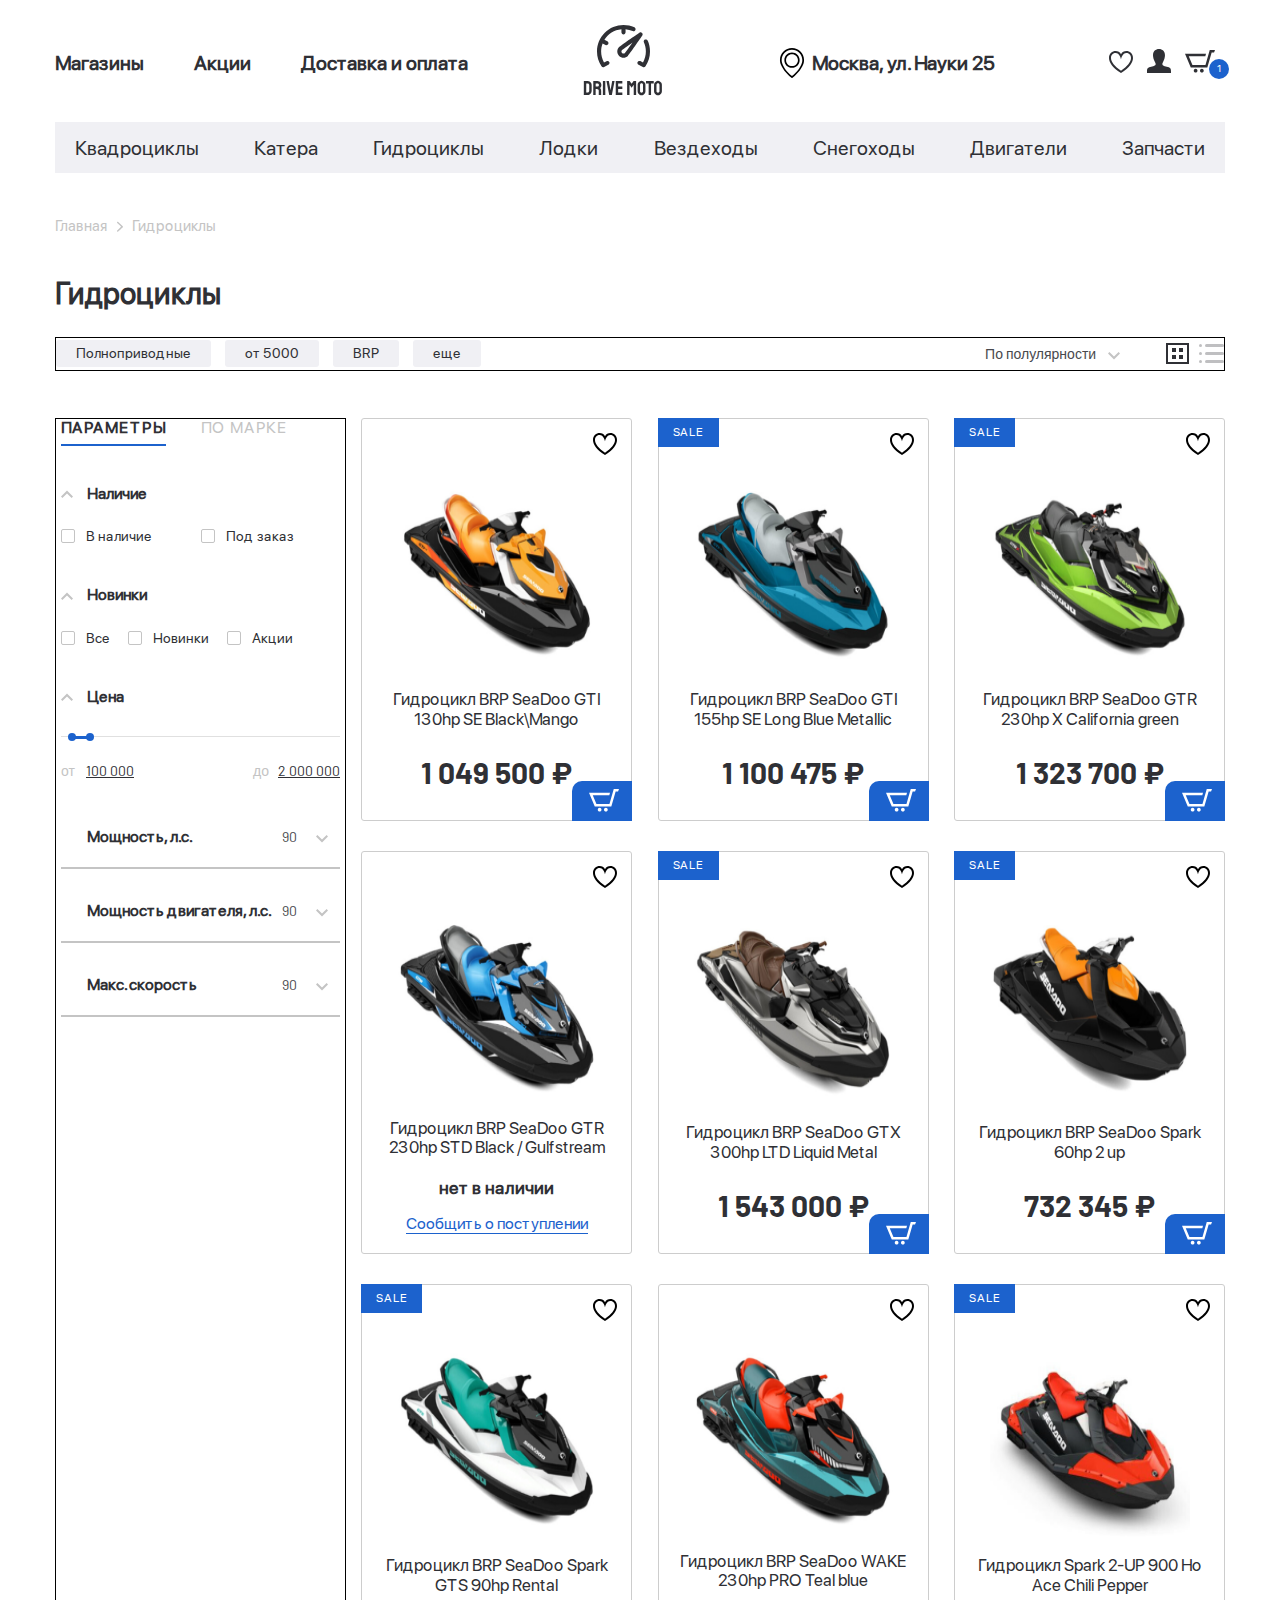
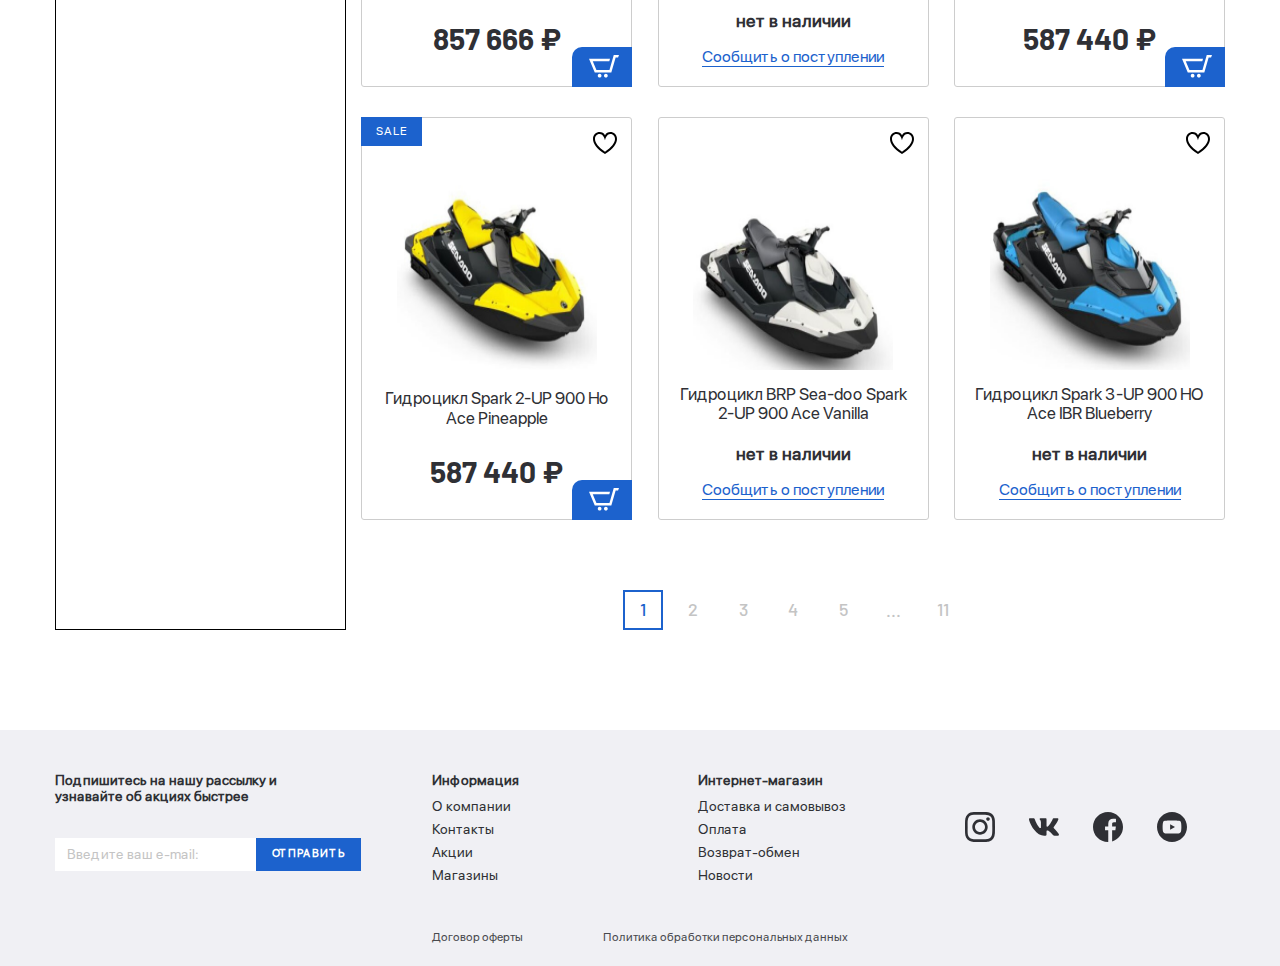
==== commit fd90ef6d: "add power-filtr" ====
--- a/catalog.html
+++ b/catalog.html
@@ -103,7 +103,7 @@
 					<!-- /.catalog__filter-items -->
 					<div class="catalog__filter-btn">
 						<select class="filter-style">
-							<option>Выберите</option>
+							<option>По полулярности</option>
 							<option>1</option>
 							<option>2</option>
 							<option>3</option>
@@ -114,6 +114,8 @@
 					<!-- /.catalog__filter-btn -->
 				</div>
 				<!-- /.catalog__filter -->
+
+				<!-- start aside -->
 
 				<div class="catalog__inner">
 					<aside class="catalog__inner-aside aside-filter">
@@ -175,21 +177,55 @@
 												<h3 class="aside-filter__title filter__item-drop filter__item-drop--active">Цена</h3>
 												<div class="aside-filter__content">
 													<input type="text" class="js-range-slider" name="my_range" value="" data-from="150000"
-													data-to="275000"/>
+														data-to="275000" />
 												</div>
 											</li>
 											<!-- /.aside-filter__item -->
 
-
-
-
-
-
-
-											<li class="aside-filter__item">
-
+											<li class="aside-filter__item-list">
+												<div class="filter__item-list">
+													<h3 class="filter__item-listtitle">
+														Мощность, л.с.
+													</h3>
+													<select class="filter-style filter__item-listselect">
+														<option>90</option>
+														<option>130</option>
+														<option>154</option>
+														<option>230</option>
+														<option>300</option>
+													</select>
+												</div>
+												<!-- filter__item-list -->
+
+												<div class="filter__item-list">
+													<h3 class="filter__item-listtitle">
+														Мощность двигателя, л.с.
+													</h3>
+													<select class="filter-style filter__item-listselect">
+														<option>90</option>
+														<option>130</option>
+														<option>154</option>
+														<option>230</option>
+														<option>300</option>
+													</select>
+												</div>
+												<!-- filter__item-list -->
+
+												<div class="filter__item-list">
+													<h3 class="filter__item-listtitle">
+														Макс. скорость
+													</h3>
+													<select class="filter-style filter__item-listselect">
+														<option>90</option>
+														<option>130</option>
+														<option>154</option>
+														<option>230</option>
+														<option>300</option>
+													</select>
+												</div>
+												<!-- filter__item-list -->
 											</li>
-											<!-- /.aside-filter__item -->
+											<!-- aside-filter__item-list -->
 										</ul>
 										<!-- /.aside-filter__list -->
 
@@ -208,6 +244,9 @@
 
 					</aside>
 					<!-- /.catalog__inner-aside -->
+
+					<!-- end aside -->
+
 					<div class="catalog__inner-list">
 						<div class="tabs-container__item-wrapper">
 							<button class="tabs-container__button-favorite"></button>
--- a/css/style.css
+++ b/css/style.css
@@ -1176,8 +1176,6 @@
   border: 1px solid;
 }
 
-.aside-filter {}
-
 .aside-filter__tabs {
   display: flex;
   justify-content: space-between;
@@ -1203,7 +1201,8 @@
   border-bottom: 2px solid #1C62CD;
 }
 
-.aside-filter__item-drop {
+.aside-filter__item-drop,
+.aside-filter__item {
   margin-bottom: 40px;
 }
 
@@ -1373,7 +1372,8 @@
   background-color: #1C62CD;
 }
 
-.irs--flat .irs-handle {
+.irs--flat .irs-handle,
+.irs--flat .irs-handle i {
   top: 22px;
   width: 8px;
   height: 8px;
@@ -1382,15 +1382,114 @@
 }
 
 .irs--flat .irs-handle>i:first-child {
-  background-color: #1C62CD;
-}
-.irs--flat .irs-handle>i:first-child:hover {
-  background-color: #1C62CD;
-}
-
-.irs--flat .irs-handle:hover>i:first-child {
-  background-color: #1C62CD;
-}
+  width: 0;
+  height: 0;
+}
+
+.filter__item-list:first-child {
+  margin-top: 70px;
+}
+
+.filter__item-list {
+  margin: 26px 0 0;
+  display: flex;
+  justify-content: space-between;
+  align-items: center;
+  padding-bottom: 14px;
+  border-bottom: 2px solid #C4C4C4;
+}
+
+.filter__item-listtitle {
+  font-weight: 600;
+  font-size: 16px;
+  color: #2F3035;
+  padding-left: 26px;
+}
+
+.jq-selectbox__select {
+  font-family: 'Barlow', sans-serif;
+  font-weight: 400;
+  font-size: 14px;
+  color: #48494D;
+  height: 32px;
+  padding: 0 35px 0 10px;
+  border: none;
+  border-bottom-color: none;
+  border-radius: 0;
+  background: #fff;
+  box-shadow: none;
+  text-shadow: 1px 1px #fff;
+}
+
+.jq-selectbox li:hover {
+  background: rgba(107, 126, 172, 0.05);
+  color: rgba(0, 0, 0, 0.6);
+}
+
+.jq-selectbox__trigger {
+  position: absolute;
+  top: 0;
+  right: 0;
+  width: 0;
+  height: 0;
+  border-left: none;
+}
+
+.jq-selectbox__dropdown {
+  width: 100%;
+  margin: 0;
+  padding: 0;
+  border: 1px solid #CCC;
+  border-radius: 2px;
+  background: #FFF;
+  box-shadow: none;
+  font-family: 'Barlow', sans-serif;
+  font-weight: 400;
+  font-size: 14px;
+  color: rgba(0, 0, 0, 0.6);
+  outline: none;
+}
+
+.jq-selectbox__trigger-arrow {
+  background-image: url('../icons/arrow-down.svg');
+  width: 12px;
+  height: 8px;
+  border: none;
+  z-index: 10;
+  transform: rotate(0deg);
+}
+
+.jq-selectbox__select:active {
+  background: #fff;
+  box-shadow: none;
+}
+
+.jq-selectbox__select:hover {
+  background: transparent;
+}
+
+.jq-selectbox.focused .jq-selectbox__select {
+  border: none;
+}
+
+.jq-selectbox li {
+  min-height: 18px;
+  padding: 5px 10px 6px;
+  color: rgba(0, 0, 0, 0.6);
+}
+
+li.sel {
+  background: transparent;
+}
+
+.jq-selectbox li.selected {
+  background: rgba(107, 126, 172, 0.05);
+  color: rgba(0, 0, 0, 0.6);
+}
+
+
+
+
 
 
 /* end catalog-aside */
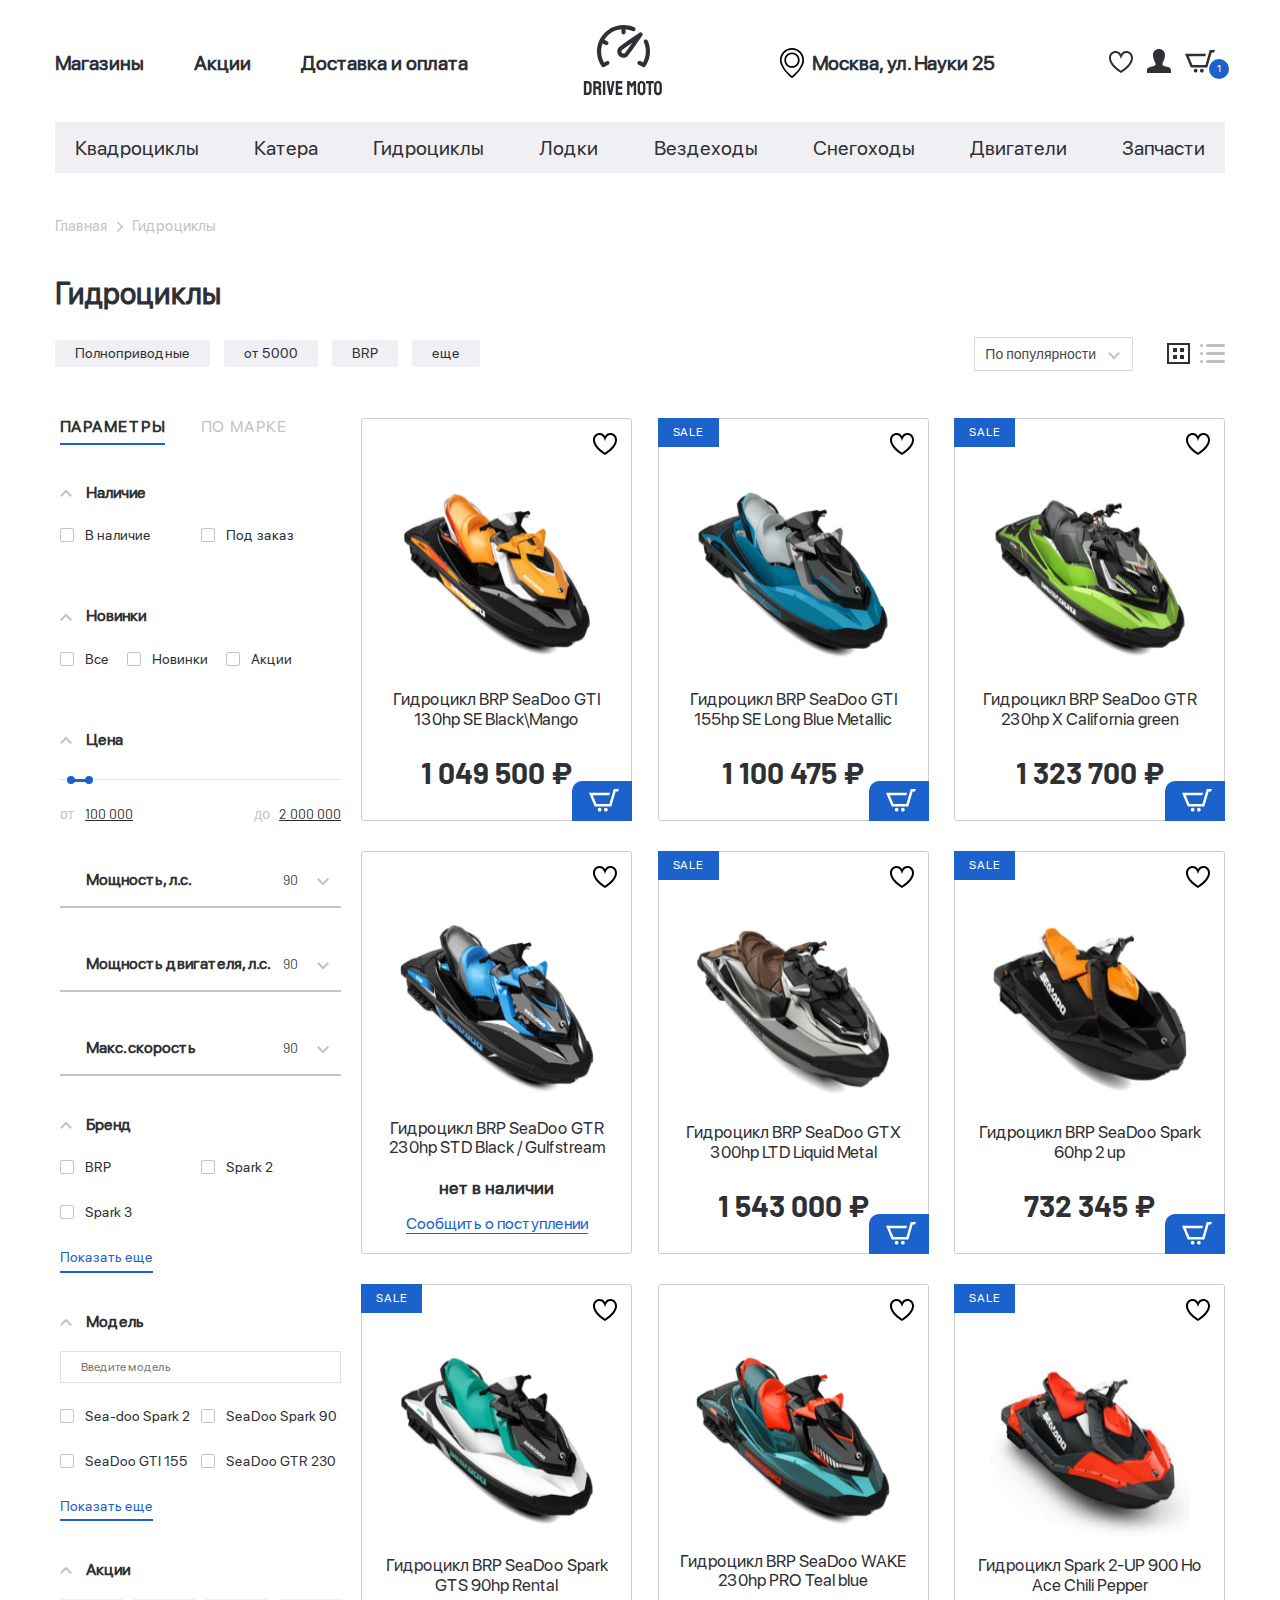
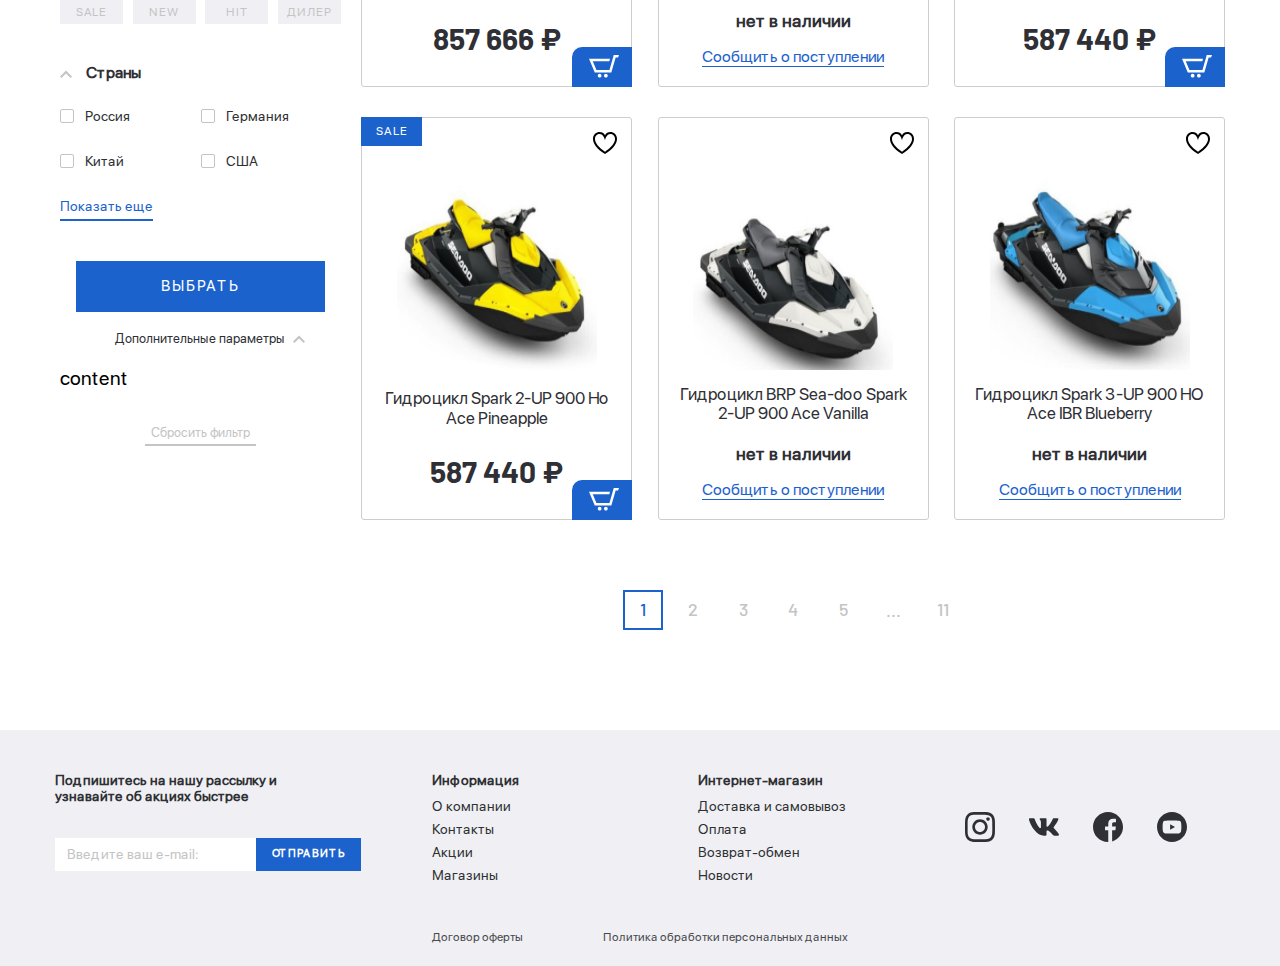
==== commit adf3f938: "ass catalog-page" ====
--- a/catalog.html
+++ b/catalog.html
@@ -4,7 +4,7 @@
 <head>
 	<meta charset="UTF-8">
 	<meta name="viewport" content="width=device-width, initial-scale=1.0">
-	<title>Магазин гидроциклов</title>
+	<title>Магазин гидроциклов | Каталог</title>
 	<link rel="preconnect" href="https://fonts.gstatic.com">
 	<link href="https://fonts.googleapis.com/css2?family=Barlow:wght@300;400;600;700&display=swap" rel="stylesheet">
 	<link rel="stylesheet" href="/css/normalize.css">
@@ -102,14 +102,14 @@
 					</div>
 					<!-- /.catalog__filter-items -->
 					<div class="catalog__filter-btn">
-						<select class="filter-style">
-							<option>По полулярности</option>
+						<select class="filter-style filter-style__select">
+							<option>По популярности</option>
 							<option>1</option>
 							<option>2</option>
 							<option>3</option>
 						</select>
-						<button class="catalog__filter-btngrid catalog__filter-btngrid--active"></button>
-						<button class="catalog__filter-btnline"></button>
+						<button class="catalog__filter-btngrid catalog__filter-button catalog__filter-button--active"></button>
+						<button class="catalog__filter-btnline catalog__filter-button"></button>
 					</div>
 					<!-- /.catalog__filter-btn -->
 				</div>
@@ -131,6 +131,8 @@
 								<div class="tabs__content aside-filter__tabs-content tabs__content--active">
 									<form class="aside-filter__form">
 										<ul class="aside-filter__list">
+
+											<!-- start filter availability -->
 											<li class="aside-filter__item-drop">
 												<h3 class="aside-filter__title filter__item-drop filter__item-drop--active">Наличие</h3>
 												<div class="aside-filter__content">
@@ -149,6 +151,9 @@
 												</div>
 											</li>
 											<!-- /.aside-filter__item--drop -->
+											<!-- end filter availability -->
+
+											<!-- start filter novetly -->
 											<li class="aside-filter__item-drop">
 												<h3 class="aside-filter__title filter__item-drop filter__item-drop--active">Новинки</h3>
 												<div class="aside-filter__content aside-filter__content-radio">
@@ -173,6 +178,9 @@
 												</div>
 											</li>
 											<!-- /.aside-filter__item -->
+											<!-- end filter novetly -->
+
+											<!-- start filter price -->
 											<li class="aside-filter__item-drop">
 												<h3 class="aside-filter__title filter__item-drop filter__item-drop--active">Цена</h3>
 												<div class="aside-filter__content">
@@ -181,7 +189,11 @@
 												</div>
 											</li>
 											<!-- /.aside-filter__item -->
-
+											<!-- end filter price -->
+
+
+
+											<!-- start filter power -->
 											<li class="aside-filter__item-list">
 												<div class="filter__item-list">
 													<h3 class="filter__item-listtitle">
@@ -195,7 +207,7 @@
 														<option>300</option>
 													</select>
 												</div>
-												<!-- filter__item-list -->
+
 
 												<div class="filter__item-list">
 													<h3 class="filter__item-listtitle">
@@ -209,7 +221,7 @@
 														<option>300</option>
 													</select>
 												</div>
-												<!-- filter__item-list -->
+
 
 												<div class="filter__item-list">
 													<h3 class="filter__item-listtitle">
@@ -223,9 +235,184 @@
 														<option>300</option>
 													</select>
 												</div>
-												<!-- filter__item-list -->
-											</li>
-											<!-- aside-filter__item-list -->
+											</li>
+											<!-- /.aside-filter__item -->
+											<!-- end filter power -->
+
+											<!-- start filter brend -->
+											<li class="aside-filter__item-drop">
+												<h3 class="aside-filter__title filter__item-drop filter__item-drop--active">Бренд</h3>
+												<div class="aside-filter__content">
+
+													<div class="aside-filter__content-box">
+														<label class="aside-filter__content-label">
+															<input class="filter-style" type="checkbox">
+															BRP
+														</label>
+													</div>
+
+													<div class="aside-filter__content-box">
+														<label class="aside-filter__content-label">
+															<input class="filter-style" type="checkbox">
+															Spark 2
+														</label>
+													</div>
+
+													<div class="aside-filter__content-box">
+														<label class="aside-filter__content-label">
+															<input class="filter-style" type="checkbox">
+															Spark 3
+														</label>
+													</div>
+													<div class="aside-filter__link-wrap">
+														<a href="#" class="aside-filter__content-link">Показать еще</a>
+													</div>
+												</div>
+											</li>
+											<!-- /.aside-filter__item--drop -->
+											<!-- end filter brend -->
+
+											<!-- start filter model -->
+											<li class="aside-filter__item-drop">
+												<h3 class="aside-filter__title filter__item-drop filter__item-drop--active">Модель</h3>
+												<div class="aside-filter__content">
+													<input class="aside-filter__content-input" type="text" placeholder="Введите модель ">
+
+													<div class="aside-filter__content-box">
+														<label class="aside-filter__content-label">
+															<input class="filter-style" type="checkbox">
+															Sea-doo Spark 2
+														</label>
+													</div>
+
+													<div class="aside-filter__content-box">
+														<label class="aside-filter__content-label">
+															<input class="filter-style" type="checkbox">
+															SeaDoo Spark 90
+														</label>
+													</div>
+
+													<div class="aside-filter__content-box">
+														<label class="aside-filter__content-label">
+															<input class="filter-style" type="checkbox">
+															SeaDoo GTI 155
+														</label>
+													</div>
+
+													<div class="aside-filter__content-box">
+														<label class="aside-filter__content-label">
+															<input class="filter-style" type="checkbox">
+															SeaDoo GTR 230
+														</label>
+													</div>
+
+													<div class="aside-filter__link-wrap">
+														<a href="#" class="aside-filter__content-link">Показать еще</a>
+													</div>
+
+												</div>
+											</li>
+											<!-- /.aside-filter__item--drop -->
+											<!-- end filter model -->
+
+											<!-- start filter action -->
+											<li class="aside-filter__item-drop btn-checked">
+												<h3 class="aside-filter__title filter__item-drop filter__item-drop--active">Акции</h3>
+												<div class="aside-filter__content">
+
+													<div class="aside-filter__content-box">
+														<label class="aside-filter__content-label">
+															<input class="filter-style" type="checkbox">
+															<span class="btn-checked__text">SALE</span>
+														</label>
+													</div>
+
+													<div class="aside-filter__content-box">
+														<label class="aside-filter__content-label">
+															<input class="filter-style" type="checkbox">
+															<span class="btn-checked__text">NEW</span>
+														</label>
+													</div>
+
+													<div class="aside-filter__content-box">
+														<label class="aside-filter__content-label">
+															<input class="filter-style" type="checkbox">
+															<span class="btn-checked__text">HIT</span>
+														</label>
+													</div>
+
+													<div class="aside-filter__content-box">
+														<label class="aside-filter__content-label">
+															<input class="filter-style" type="checkbox">
+															<span class="btn-checked__text">ДИЛЕР</span>
+														</label>
+													</div>
+
+												</div>
+											</li>
+											<!-- end filter action -->
+
+											<!-- start filter country -->
+											<li class="aside-filter__item-drop">
+												<h3 class="aside-filter__title filter__item-drop filter__item-drop--active">Страны</h3>
+												<div class="aside-filter__content">
+
+													<div class="aside-filter__content-box">
+														<label class="aside-filter__content-label">
+															<input class="filter-style" type="checkbox">
+															Россия
+														</label>
+													</div>
+
+													<div class="aside-filter__content-box">
+														<label class="aside-filter__content-label">
+															<input class="filter-style" type="checkbox">
+															Германия
+														</label>
+													</div>
+
+													<div class="aside-filter__content-box">
+														<label class="aside-filter__content-label">
+															<input class="filter-style" type="checkbox">
+															Китай
+														</label>
+													</div>
+
+													<div class="aside-filter__content-box">
+														<label class="aside-filter__content-label">
+															<input class="filter-style" type="checkbox">
+															CША
+														</label>
+													</div>
+
+													<div class="aside-filter__link-wrap">
+														<a href="#" class="aside-filter__content-link">Показать еще</a>
+													</div>
+
+												</div>
+											</li>
+											<!-- end filter country -->
+
+											<div class="aside-filter__button-wrap">
+												<button class="aside-filter__button aside-filter__button--active">ВЫБРАТЬ</button>
+											</div>
+
+											<!-- start extra options box-->
+											<li class="aside-filter__item-drop">
+												<p class="aside-filter__title filter__item-extra filter__item-drop--active">Дополнительные параметры</p>
+												<div class="aside-filter__content">
+													<div class="aside-filter__content-box">
+														content
+													</div>
+												</div>
+
+												<div class="aside-filter__button-inner">
+													<button class="aside-filter__button-reset">Сбросить фильтр</button>
+												</div>
+											</li>
+											<!-- end extra options box -->
+
+
 										</ul>
 										<!-- /.aside-filter__list -->
 
@@ -247,7 +434,7 @@
 
 					<!-- end aside -->
 
-					<div class="catalog__inner-list">
+					<div class="catalog__inner-list catalog__inner-listline">
 						<div class="tabs-container__item-wrapper">
 							<button class="tabs-container__button-favorite"></button>
 							<button class="tabs-container__button-cart"></button>
--- a/css/style.css
+++ b/css/style.css
@@ -662,6 +662,11 @@
   width: 271px;
   height: 403px;
   position: relative;
+  transition: all .3s;
+}
+
+.tabs-container__item-wrapper.tabs-container__item-wrapper--line {
+  width: 100%;
 }
 
 .product-slider {
@@ -677,7 +682,7 @@
 
 
 .product-slider__item-link {
-  width: 271px;
+  width: auto;
   height: 403px;
   border: 1px solid #CDCDCD;
   border-radius: 3px;
@@ -1102,7 +1107,6 @@
   justify-content: space-between;
   align-items: center;
   margin-bottom: 47px;
-  border: 1px solid;
 }
 
 .catalog__filter-items button {
@@ -1118,6 +1122,10 @@
 
 .catalog__filter-items button+button {
   margin-left: 10px;
+}
+
+.filter-style__select {
+  border: 1px solid #D7D9DF;
 }
 
 .catalog__filter-btn {
@@ -1141,7 +1149,7 @@
   background-position: 0 0;
   margin-right: 10px;
   margin-left: 34px;
-  opacity: 0.3;
+  outline: none;
 }
 
 .catalog__filter-btnline {
@@ -1152,11 +1160,14 @@
   background-size: cover;
   background-repeat: no-repeat;
   background-position: 0 0;
+  outline: none;
+}
+
+.catalog__filter-button {
   opacity: 0.3;
 }
 
-.catalog__filter-btngrid.catalog__filter-btngrid--active,
-.catalog__filter-btnline.catalog__filter-btnline--active {
+.catalog__filter-button--active {
   opacity: 1;
 }
 
@@ -1170,11 +1181,12 @@
 /* start catalog-aside */
 
 .catalog__inner-aside {
-  min-width: 291px;
+  max-width: 291px;
+  width: 100%;
   height: auto;
   margin-right: 15px;
-  border: 1px solid;
-}
+}
+
 
 .aside-filter__tabs {
   display: flex;
@@ -1227,7 +1239,6 @@
   bottom: 5px;
   left: 0;
   transform: rotate(0deg);
-
 }
 
 .filter__item-drop--active::before {
@@ -1243,6 +1254,7 @@
 
 .aside-filter__content-box {
   width: 50%;
+  margin-bottom: 22px;
 }
 
 .aside-filter__content-label {
@@ -1294,6 +1306,7 @@
   box-shadow: none;
 }
 
+
 .aside-filter__content.aside-filter__content-radio {
   flex-wrap: nowrap;
 }
@@ -1386,16 +1399,20 @@
   height: 0;
 }
 
+/* end filter price */
+
+/* start filter power */
+
 .filter__item-list:first-child {
   margin-top: 70px;
 }
 
 .filter__item-list {
-  margin: 26px 0 0;
+  margin: 30px 0 40px;
   display: flex;
   justify-content: space-between;
   align-items: center;
-  padding-bottom: 14px;
+  padding-bottom: 10px;
   border-bottom: 2px solid #C4C4C4;
 }
 
@@ -1487,10 +1504,221 @@
   color: rgba(0, 0, 0, 0.6);
 }
 
-
-
-
-
+/* end filter power */
+
+
+/* start filter brend */
+
+.aside-filter__link-wrap {
+  width: 100%;
+}
+
+.aside-filter__content-link {
+  font-weight: 500;
+  font-size: 14px;
+  color: #1C62CD;
+  padding-bottom: 5px;
+  border-bottom: 2px solid #1C62CD;
+}
+
+/* end filter brend */
+
+
+/* start filter model */
+
+.aside-filter__content-input {
+  margin-bottom: 20px;
+  padding: 8px 20px;
+  width: 100%;
+  font-weight: 400;
+  font-size: 12px;
+  line-height: 14px;
+  border: 1px solid #E0E0E0;
+  outline: none;
+}
+
+.aside-filter__conternt-input::placeholder {
+  color: #BDBEC2;
+}
+
+.aside-filter__content-input::-webkit-input-placeholder {
+  opacity: 1;
+  transition: opacity 0.3s ease;
+}
+
+.aside-filter__content-input::-moz-placeholder {
+  opacity: 1;
+  transition: opacity 0.3s ease;
+}
+
+.aside-filter__content-input:-moz-placeholder {
+  opacity: 1;
+  transition: opacity 0.3s ease;
+}
+
+.aside-filter__content-input:-ms-input-placeholder {
+  opacity: 1;
+  transition: opacity 0.3s ease;
+}
+
+.aside-filter__content-input:focus::-webkit-input-placeholder {
+  opacity: 0;
+  transition: opacity 0.3s ease;
+}
+
+.aside-filter__content-input:focus::-moz-placeholder {
+  opacity: 0;
+  transition: opacity 0.3s ease;
+}
+
+.aside-filter__content-input:focus:-moz-placeholder {
+  opacity: 0;
+  transition: opacity 0.3s ease;
+}
+
+.aside-filter__content-input:focus:-ms-input-placeholder {
+  opacity: 0;
+  transition: opacity 0.3s ease;
+}
+
+/* end filter model */
+
+/* start filter action */
+
+.aside-filter__item-drop.btn-checked {
+  margin-bottom: 18px;
+}
+
+.btn-checked .aside-filter__content {
+  flex-wrap: nowrap;
+  justify-content: space-between;
+  align-items: center;
+}
+
+
+
+.btn-checked .aside-filter__content-box {
+  width: 63px;
+  height: 25px;
+  background: #F0F0F4;
+  position: relative;
+}
+
+.btn-checked .jq-checkbox.checked.checked {
+  background: #1C62CD;
+}
+
+.btn-checked .jq-checkbox.checked.checked ~ .btn-checked__text {
+  color: #fff;
+}
+
+.btn-checked .aside-filter__content-label {
+  font-weight: 500;
+  font-size: 12px;
+  letter-spacing: 0.07em;
+}
+
+.btn-checked__text {
+  position: absolute;
+  top: 27%;
+  left: 50%;
+  transform: translateX(-50%);
+  color: #C4C4C4;
+}
+
+.btn-checked .jq-checkbox.filter-style {
+  width: 63px;
+  height: 25px;
+  background-color: transparent;
+  position: absolute;
+  top: 0;
+  border: none;
+}
+
+.btn-checked .jq-checkbox.checked .jq-checkbox__div {
+  display: none;
+}
+
+
+/* end filter action */
+
+/* start filter country */
+/* end filter country */
+
+.aside-filter__button-wrap {
+  text-align: center;
+  margin-bottom: 20px;
+}
+
+.aside-filter__button {
+  font-weight: 400;
+  font-size: 15px;
+  text-align: center;
+  letter-spacing: 0.12em;
+  text-transform: uppercase;
+  color: #BDBEC2;
+  border: none;
+  padding: 17px 85px;
+  outline: none;
+  background: #F0F0F4;
+  cursor: pointer;
+}
+
+.aside-filter__button--active {
+background-color: #1C62CD;
+color: #fff;
+}
+
+/* start extra options box */
+
+.filter__item-extra {
+  font-weight: 400;
+  font-size: 13px;
+  color: #2F3035;
+  position: relative;
+  padding-right: 28px;
+  text-align: center;
+  cursor: pointer;
+}
+
+.filter__item-extra::before {
+  content: '';
+  position: absolute;
+  width: 12px;
+  height: 8px;
+  background-image: url('../icons/arrow-down.svg');
+  top: 3px;
+  right: 36px;
+  transform: rotate(180deg);
+}
+
+.filter__item-extra--active::before {
+  transform: rotate(0deg);
+}
+
+.aside-filter__content-box div {
+  font-size: 14px;
+}
+
+.aside-filter__button-inner{
+  text-align: center;
+  margin-top: 7px;
+}
+
+.aside-filter__button-reset {
+  font-weight: 400;
+  font-size: 13px;
+  color: #C4C4C4;
+  padding-bottom: 3px;
+  border: none;
+  outline: none;
+  background-color: transparent;
+  border-bottom: 2px solid #C4C4C4;
+  cursor: pointer;
+
+}
+
+/* end extra options box */
 
 /* end catalog-aside */
 
@@ -1502,6 +1730,7 @@
   flex-wrap: wrap;
   justify-content: space-between;
 }
+
 
 .tabs-container__item-wrapper {
   margin-bottom: 30px;
@@ -1552,6 +1781,8 @@
   color: #C4C4C4;
 }
 
+
+
 /* end catalog-list */
 
 
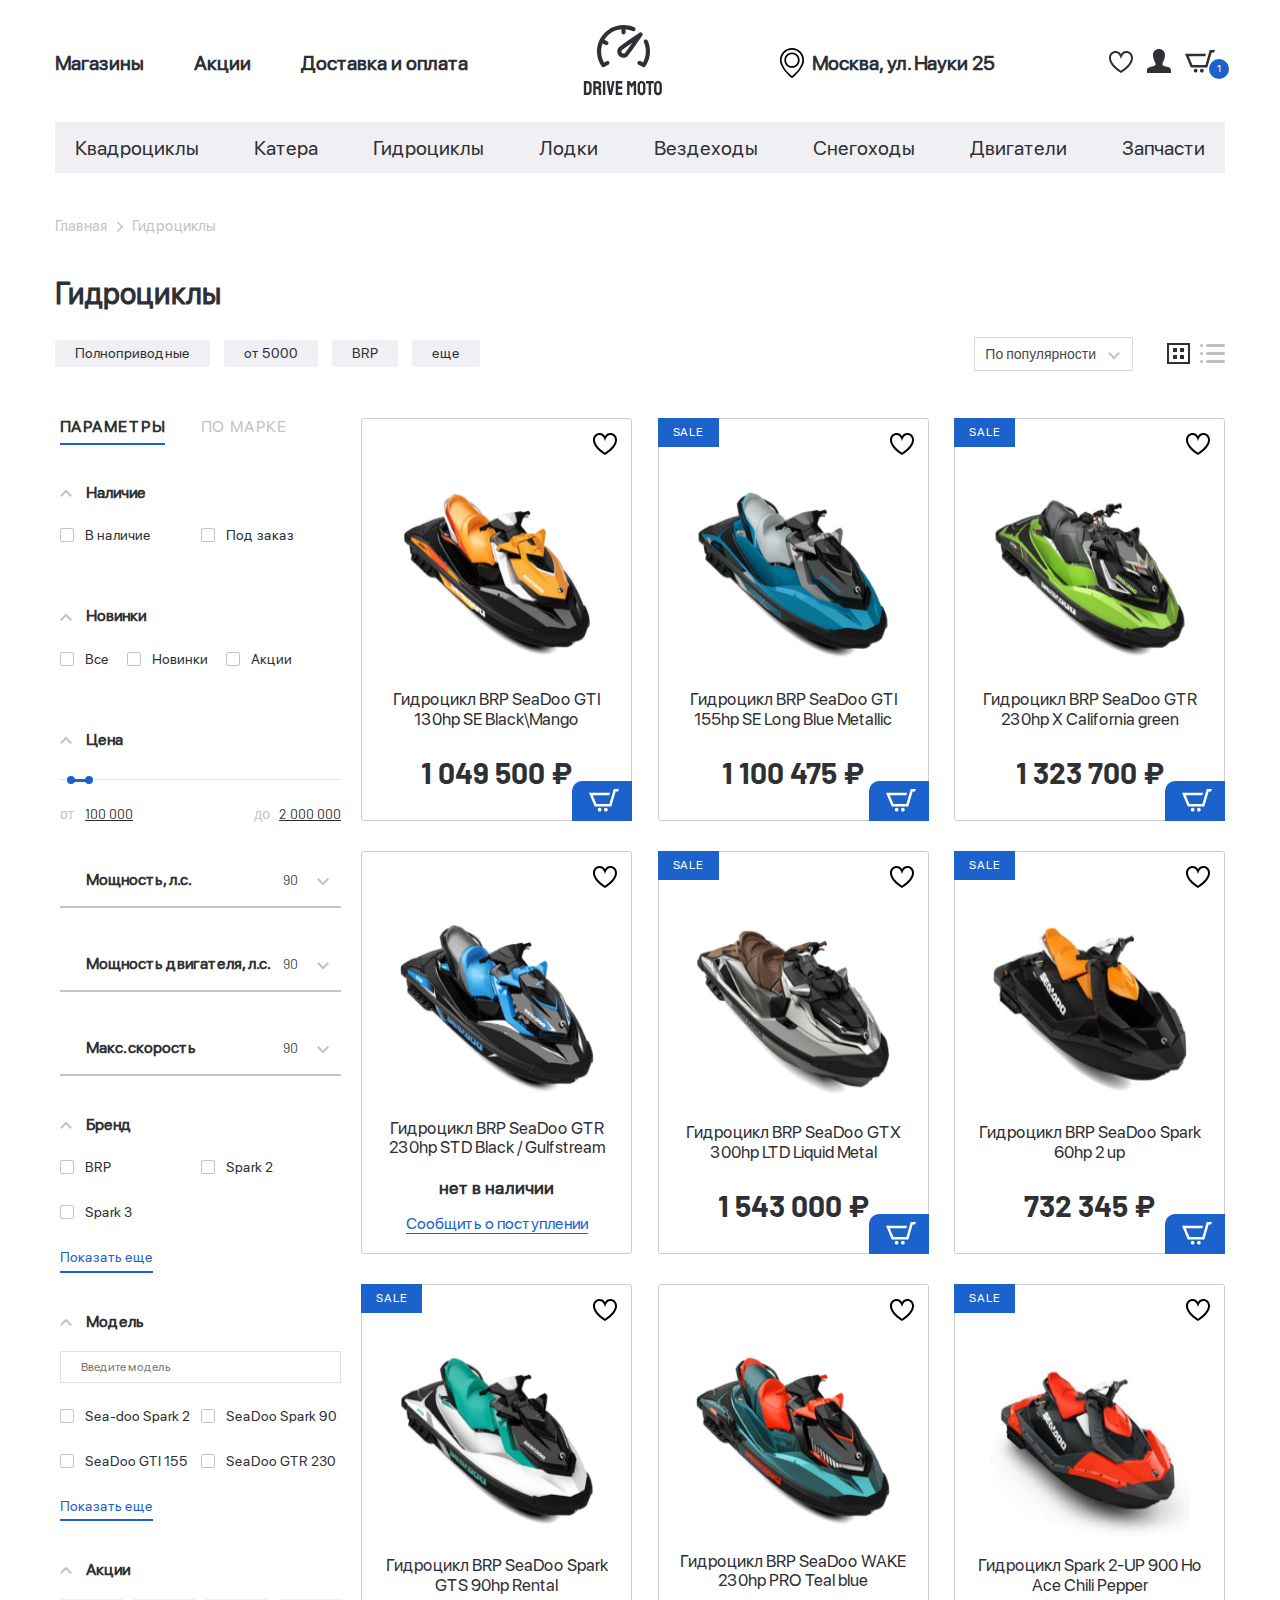
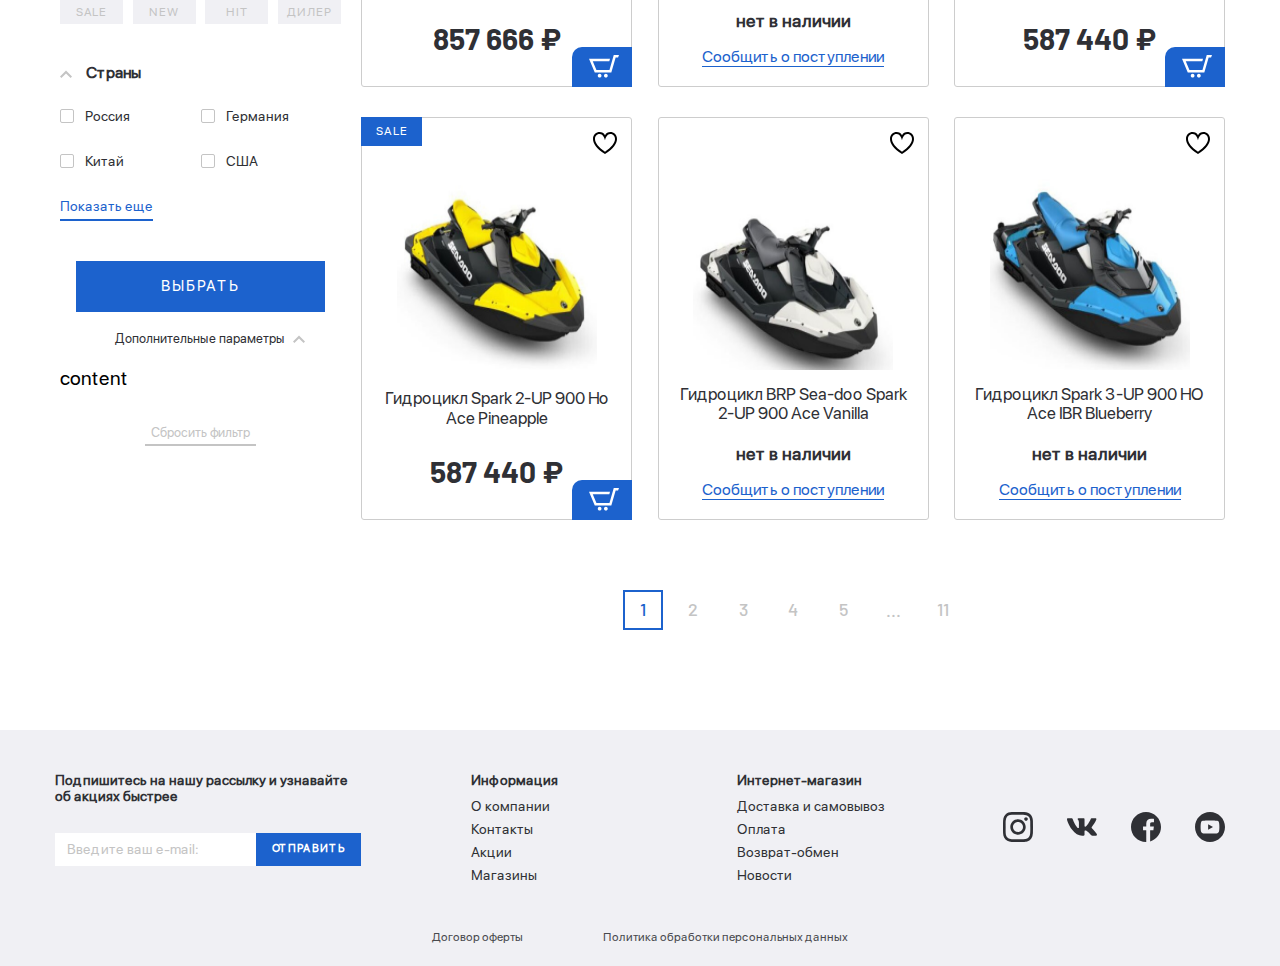
==== commit f8367cc4: "add adaptive home-page" ====
--- a/catalog.html
+++ b/catalog.html
@@ -27,45 +27,161 @@
 	<header class="header header-catalog">
 		<div class="container">
 			<div class="header__top">
-				<ul class="header__top-menu">
-					<li><a href="#">Магазины</a></li>
-					<li><a href="#">Акции</a></li>
-					<li><a href="#">Доставка и оплата</a></li>
-				</ul>
-				<!-- /.header__top-menu -->
-				<a href="#" class="header__logo">
-					<img src="/img/logo.svg" alt="logo">
-				</a>
-				<div class="header__top-adress">
-					<img src="/icons/location.svg" alt="adress" class="header__top-location">
-					<span>Москва, ул. Науки 25</span>
-				</div>
-				<!-- /.header__top-adress -->
-				<div class="header__top-links">
-					<a href="" class="header__top-icon icon-heart"><img src="/icons/heart.svg" alt="heart"></a>
-					<a href="" class="header__top-icon icon-user"><img src="/icons/user.svg" alt="user"></a>
-					<a href="" class="header__top-icon icon-cart"><img src="/icons/cart.svg" alt="cart"></a>
-					<span>1</span>
-				</div>
-				<!-- /.header__top-links -->
-			</div>
-			<!-- /.header__top -->
-		</div>
-		<div class="container">
-			<div class="header__bottom">
-				<ul class="header__bottom-menu">
-					<li><a href="#">Квадроциклы</a></li>
-					<li><a href="#">Катера</a></li>
-					<li><a href="#">Гидроциклы</a></li>
-					<li><a href="#">Лодки</a></li>
-					<li><a href="#">Вездеходы</a></li>
-					<li><a href="#">Снегоходы</a></li>
-					<li><a href="#">Двигатели</a></li>
-					<li><a href="#">Запчасти</a></li>
-				</ul>
-
-			</div>
-			<!-- /.header__bottom -->
+        <button class="mobile-menu__btn">
+          <div class="mobile-menu__btn-line"></div>
+          <div class="mobile-menu__btn-line"></div>
+          <div class="mobile-menu__btn-line"></div>
+        </button>
+
+        <ul class="header__top-menu">
+          <li><a href="#">Магазины</a></li>
+          <li><a href="#">Акции</a></li>
+          <li><a href="#">Доставка и оплата</a></li>
+        </ul>
+        <!-- /.header__top-menu -->
+        <a href="#" class="header__logo">
+          <img src="/img/logo.svg" alt="logo">
+        </a>
+        <div class="header__top-adress">
+          <img src="/icons/location.svg" alt="adress" class="header__top-location">
+          <span>Москва, ул. Науки 25</span>
+        </div>
+        <!-- /.header__top-adress -->
+        <div class="header__top-links">
+          <a href="" class="header__top-icon icon-heart"><img src="/icons/heart.svg" alt="heart"></a>
+          <a href="" class="header__top-icon icon-user"><img src="/icons/user.svg" alt="user"></a>
+          <a href="" class="header__top-icon icon-cart"><img src="/icons/cart.svg" alt="cart"></a>
+          <span>1</span>
+        </div>
+        <!-- /.header__top-links -->
+      </div>
+      <!-- /.header__top -->
+    </div>
+
+    <div class="mobile-menu__top">
+      <ul class="mobile-menu__top-items">
+        <li><a href="#">Магазины</a></li>
+        <li><a href="#">Акции</a></li>
+        <li><a href="#">Доставка и оплата</a></li>
+      </ul>
+    </div>
+    <!-- /.mobile-top__menu -->
+
+    <div class="mobile-menu">
+      <ul class="mobile-menu__items">
+
+        <li class="mobil-menu__item">
+          <a href="#" class="mobil-menu__link">
+            <img src="/icons/user.svg" alt="user" class="mobil-menu__img">
+            Войти
+          </a>
+        </li>
+
+        <li class="mobil-menu__item">
+          <a href="#" class="mobil-menu__link">
+            <img src="/icons/user.svg" alt="user" class="mobil-menu__img">
+            Регистрация
+          </a>
+        </li>
+
+        <li class="mobil-menu__item">
+          <a href="#" class="mobil-menu__link">
+            <img src="/icons/heart.svg" alt="user" class="mobil-menu__img">
+            Избранное
+          </a>
+        </li>
+
+        <li class="mobil-menu__item">
+          <a href="#" class="mobil-menu__link">
+            <img src="/icons/cart.svg" alt="user" class="mobil-menu__img">
+            Корзина
+          </a>
+        </li>
+
+        <li class="mobil-menu__item">
+          <a href="#" class="mobil-menu__link">
+            <img src="/icons/percent.svg" alt="user" class="mobil-menu__img">
+            Акции
+          </a>
+        </li>
+
+        <li class="mobil-menu__item">
+          <a href="#" class="mobil-menu__link">
+            <img src="/icons/delivery.svg" alt="user" class="mobil-menu__img">
+            Доставка и оплата
+          </a>
+        </li>
+
+        <li class="mobil-menu__item">
+          <a href="#" class="mobil-menu__link">
+            Квадроциклы
+          </a>
+        </li>
+
+        <li class="mobil-menu__item">
+          <a href="#" class="mobil-menu__link">
+            Катера
+          </a>
+        </li>
+
+        <li class="mobil-menu__item">
+          <a href="#" class="mobil-menu__link">
+            Гидроциклы
+          </a>
+        </li>
+
+        <li class="mobil-menu__item">
+          <a href="#" class="mobil-menu__link">
+            Лодки
+          </a>
+        </li>
+
+        <li class="mobil-menu__item">
+          <a href="#" class="mobil-menu__link">
+            Вездеходы
+          </a>
+        </li>
+
+        <li class="mobil-menu__item">
+          <a href="#" class="mobil-menu__link">
+            Снегоходы
+          </a>
+        </li>
+
+        <li class="mobil-menu__item">
+          <a href="#" class="mobil-menu__link">
+            Двигатели
+          </a>
+        </li>
+
+        <li class="mobil-menu__item">
+          <a href="#" class="mobil-menu__link">
+            Запчасти
+          </a>
+        </li>
+
+      </ul>
+      <p class="mobile-menu__addres">
+        Москва,
+        ул. Науки 25
+      </p>
+    </div>
+    <!-- /.mobile-menu -->
+
+    <div class="container">
+      <div class="header__bottom">
+        <ul class="header__bottom-menu">
+          <li><a href="#">Квадроциклы</a></li>
+          <li><a href="#">Катера</a></li>
+          <li><a href="#">Гидроциклы</a></li>
+          <li><a href="#">Лодки</a></li>
+          <li><a href="#">Вездеходы</a></li>
+          <li><a href="#">Снегоходы</a></li>
+          <li><a href="#">Двигатели</a></li>
+          <li><a href="#">Запчасти</a></li>
+        </ul>
+      </div>
+      <!-- /.header__bottom -->
 		</div>
 	</header>
 	<!-- /.header -->
@@ -122,13 +238,13 @@
 
 						<div class="tabs__wrapper">
 							<div class="tabs aside-filter__tabs aside-filter__tabs--active">
-								<a href="#" class="tab aside-filter__tab tab--active"><span>Параметры</span></a>
-								<a href="#" class="tab aside-filter__tab"><span>по марке</span></a>
+								<a href="#catalog-1" class="tab aside-filter__tab tab--active"><span>Параметры</span></a>
+								<a href="#catalog-2" class="tab aside-filter__tab"><span>по марке</span></a>
 							</div>
 							<!-- tabs -->
 
 							<div class="tabs__container">
-								<div class="tabs__content aside-filter__tabs-content tabs__content--active">
+								<div id="catalog-1" class="tabs__content aside-filter__tabs-content tabs__content--active">
 									<form class="aside-filter__form">
 										<ul class="aside-filter__list">
 
@@ -420,7 +536,7 @@
 									<!-- /.aside-filter__form -->
 								</div>
 								<!-- /.tabs__content -->
-								<div class="tabs__content aside-filter__tabs-content ">
+								<div id="catalog-2" class="tabs__content aside-filter__tabs-content ">
 									content2
 								</div>
 								<!-- /.tabs__content -->
@@ -635,75 +751,73 @@
 
 	</main>
 
-	<!-- start footer -->
-
-	<footer class="footer">
-		<div class="container">
-			<div class="footer__inner">
-
-				<div class="footer-subs">
-					<h4 class="footer-subs__title footer__title">Подпишитесь на нашу рассылку и узнавайте об акциях быстрее</h4>
-
-					<form class="footer-subs__form">
-						<input class="footer-subs__input" type="text" placeholder="Введите ваш e-mail:">
-						<button class="footer-subs__button" type="submit">Отправить</button>
-					</form>
-					<!-- /.footer-subs__form -->
-				</div>
-				<!-- /.footer-subs -->
-
-				<div class="footer-menu">
-					<h4 class="footer__title">Информация</h4>
-					<ul class="footer-menu__items">
-						<li class="footer-menu__item"><a href="#" class="footer-menu__link">О компании</a></li>
-						<li class="footer-menu__item"><a href="#" class="footer-menu__link">Контакты</a></li>
-						<li class="footer-menu__item"><a href="#" class="footer-menu__link">Акции</a></li>
-						<li class="footer-menu__item"><a href="#" class="footer-menu__link">Магазины</a></li>
-					</ul>
-				</div>
-				<!-- /.footer-menu -->
-
-				<div class="footer-menu">
-					<h4 class="footer__title">Интернет-магазин</h4>
-					<ul class="footer-menu__items">
-						<li class="footer-menu__item"><a href="#" class="footer-menu__link">Доставка и самовывоз</a></li>
-						<li class="footer-menu__item"><a href="#" class="footer-menu__link">Оплата</a></li>
-						<li class="footer-menu__item"><a href="#" class="footer-menu__link">Возврат-обмен</a></li>
-						<li class="footer-menu__item"><a href="#" class="footer-menu__link">Новости</a></li>
-					</ul>
-				</div>
-				<!-- /.footer-menu -->
-
-				<div class="footer-social">
-					<a href="" class="footer-social__link">
-						<img src="/icons/instagram-icon.svg" alt="instagram">
-					</a>
-					<a href="" class="footer-social__link">
-						<img src="/icons/vk-icon.svg" alt="vk">
-					</a>
-					<a href="" class="footer-social__link">
-						<img src="/icons/facebook-icon.svg" alt="facebook">
-					</a>
-					<a href="" class="footer-social__link">
-						<img src="/icons/youtube-icon.svg" alt="youtube">
-					</a>
-				</div>
-				<!-- /.footer-social -->
-			</div>
-			<!-- /.footer__inner -->
-
-			<div class="footer-bottom__links">
-				<a class="footer-bottom__link" href="#">Договор оферты</a>
-				<a class="footer-bottom__link" href="#">Политика обработки персональных данных</a>
-			</div>
-			<!-- /.footer-bottom__links -->
-
-		</div>
-	</footer>
-	<!-- /.footer -->
-
-
-	<!-- end footer -->
+  <!-- start footer -->
+  <footer class="footer">
+    <div class="container">
+      <div class="footer__inner">
+
+        <div class="footer-subs">
+          <h4 class="footer-subs__title">Подпишитесь на нашу рассылку и узнавайте об акциях быстрее</h4>
+
+            <form class="footer-subs__form">
+              <input class="footer-subs__input" type="text" placeholder="Введите ваш e-mail:">
+              <button class="footer-subs__button" type="submit">Отправить</button>
+            </form>
+          <!-- /.footer-subs__form -->
+        </div>
+        <!-- /.footer-subs -->
+
+        <div class="footer-menu">
+          <h4 class="footer__title footer__title-info">Информация</h4>
+          <ul class="footer-menu__items">
+            <li class="footer-menu__item"><a href="#" class="footer-menu__link">О компании</a></li>
+            <li class="footer-menu__item"><a href="#" class="footer-menu__link">Контакты</a></li>
+            <li class="footer-menu__item"><a href="#" class="footer-menu__link">Акции</a></li>
+            <li class="footer-menu__item"><a href="#" class="footer-menu__link">Магазины</a></li>
+          </ul>
+        </div>
+        <!-- /.footer-menu -->
+
+        <div class="footer-menu">
+          <h4 class="footer__title footer__title-shop">Интернет-магазин</h4>
+          <ul class="footer-menu__items">
+            <li class="footer-menu__item"><a href="#" class="footer-menu__link">Доставка и самовывоз</a></li>
+            <li class="footer-menu__item"><a href="#" class="footer-menu__link">Оплата</a></li>
+            <li class="footer-menu__item"><a href="#" class="footer-menu__link">Возврат-обмен</a></li>
+            <li class="footer-menu__item"><a href="#" class="footer-menu__link">Новости</a></li>
+          </ul>
+        </div>
+        <!-- /.footer-menu -->
+<div class="footer-social__wrap">
+  <div class="footer-social">
+    <a href="" class="footer-social__link">
+      <img src="/icons/instagram-icon.svg" alt="instagram">
+    </a>
+    <a href="" class="footer-social__link">
+      <img src="/icons/vk-icon.svg" alt="vk">
+    </a>
+    <a href="" class="footer-social__link">
+      <img src="/icons/facebook-icon.svg" alt="facebook">
+    </a>
+    <a href="" class="footer-social__link">
+      <img src="/icons/youtube-icon.svg" alt="youtube">
+    </a>
+  </div>
+  <!-- /.footer-social -->
+</div>
+
+      </div>
+      <!-- /.footer__inner -->
+
+        <div class="footer-bottom__links">
+          <a class="footer-bottom__link" href="#">Договор оферты</a>
+          <a class="footer-bottom__link" href="#">Политика обработки персональных данных</a>
+        </div>
+        <!-- /.footer-bottom__links -->
+
+    </div>
+  </footer>
+  <!-- /.footer -->
 
 	<script src="https://code.jquery.com/jquery-3.5.1.min.js"
 		integrity="sha256-9/aliU8dGd2tb6OSsuzixeV4y/faTqgFtohetphbbj0=" crossorigin="anonymous"></script>
--- a/css/style.css
+++ b/css/style.css
@@ -12,6 +12,8 @@
   font-family: 'SFProDisplay-Regular', sans-serif;
   font-size: 20px;
   font-weight: 400;
+  overflow-x: hidden;
+  min-width: 320px;
 }
 
 h1,
@@ -65,6 +67,7 @@
 
 .header {
   margin-bottom: 80px;
+  position: relative;
 }
 
 .header__top {
@@ -74,6 +77,105 @@
   padding-top: 25px;
   padding-bottom: 21px;
   text-align: center;
+}
+
+.mobile-menu__btn {
+  width: 34px;
+  height: 34px;
+  padding: 0;
+  border: none;
+  background-color: transparent;
+  cursor: pointer;
+  outline: none;
+  display: none;
+}
+
+.mobile-menu__btn-line {
+  width: 34px;
+  height: 3px;
+  background: #2F3035;
+  border-radius: 3px;
+  margin-bottom: 9px;
+}
+
+.mobile-menu__btn-line:last-child {
+  margin-bottom: 0;
+}
+
+.mobile-menu {
+  width: 280px;
+  height: 75vh;
+  border-top-right-radius: 3px;
+  border-bottom-right-radius: 3px;
+  background-color: #FFFFFF;
+  box-shadow: 0px 0px 20px rgba(0, 0, 0, 0.15);
+  transform: translateX(-100%);
+  transition: all .5s;
+  position: absolute;
+  z-index: 100;
+  display: none;
+  overflow-y: auto;
+}
+
+.mobile-menu-active {
+  transform: translateX(0%);
+}
+
+.mobile-menu__items {
+  margin-bottom: 65px;
+}
+
+.mobil-menu__item {
+  border-bottom: 1px solid rgba(0, 0, 0, 0.1);
+}
+
+.mobil-menu__link {
+  display: block;
+  padding-top: 45px;
+  padding-left: 15px;
+  padding-right: auto;
+  font-weight: 400;
+  font-size: 20px;
+  line-height: 24px;
+  color: #2F3035;
+}
+
+.mobil-menu__img {
+  margin-right: 15px;
+  max-width: 18px;
+  max-height: 18px;
+}
+
+.mobile-menu__addres {
+  margin-bottom: 60px;
+  padding-left: 15px;
+}
+
+.mobile-menu__top {
+  display: none;
+}
+
+.mobile-menu__top-items {
+  display: flex;
+  justify-content: start;
+  align-items: center;
+  padding: 15px 0 13px 15px;
+  background-color: #F0F0F4;
+  width: 100%;
+
+}
+
+.mobile-menu__top-items li {
+  margin-right: 50px;
+}
+
+.mobile-menu__top-items li:last-child {
+  margin-right: 0px;
+}
+
+.mobile-menu__top a {
+  font-weight: 700;
+  color: #2F3035;
 }
 
 .header__top-menu {
@@ -912,11 +1014,12 @@
 }
 
 .footer-subs {
-  width: 260px;
+  width: 300px;
   height: auto;
-}
-
-.footer__title {
+  margin-right: 15px;
+}
+
+.footer__title, .footer-subs__title {
   font-weight: 700;
   font-size: 14px;
   color: #2F3035;
@@ -924,7 +1027,7 @@
 }
 
 .footer-subs__title {
-  margin-bottom: 34px;
+  margin-bottom: 29px;
 }
 
 .footer-subs__form {
@@ -965,6 +1068,7 @@
 .footer-menu {
   width: 150px;
   height: auto;
+  margin-right: 15px;
 }
 
 .footer-menu__link {
@@ -975,7 +1079,7 @@
 
 .footer-social {
   padding-top: 40px;
-  width: 260px;
+  width: auto;
   height: auto;
 }
 
@@ -1608,7 +1712,7 @@
   background: #1C62CD;
 }
 
-.btn-checked .jq-checkbox.checked.checked ~ .btn-checked__text {
+.btn-checked .jq-checkbox.checked.checked~.btn-checked__text {
   color: #fff;
 }
 
@@ -1665,8 +1769,8 @@
 }
 
 .aside-filter__button--active {
-background-color: #1C62CD;
-color: #fff;
+  background-color: #1C62CD;
+  color: #fff;
 }
 
 /* start extra options box */
@@ -1700,7 +1804,7 @@
   font-size: 14px;
 }
 
-.aside-filter__button-inner{
+.aside-filter__button-inner {
   text-align: center;
   margin-top: 7px;
 }
@@ -1781,12 +1885,409 @@
   color: #C4C4C4;
 }
 
-
-
 /* end catalog-list */
 
-
-
 /* end section catalog */
 
 /* end page catalog */
+
+/* start product-page */
+
+/* start section product-page__card */
+
+
+.product-page__card-inner {
+  display: flex;
+  justify-content: space-between;
+}
+
+.product-page__img-inner {
+  max-width: 500px;
+  width: 100%;
+  height: 579px;
+  padding-top: 54px;
+  display: flex;
+  flex-direction: column;
+  justify-content: space-between;
+  align-items: center;
+  position: relative;
+}
+
+
+.product-page__img-inner.product-page__img-inner--sale::before {
+  content: 'SALE';
+  position: absolute;
+  top: 0;
+  left: 0;
+  background-color: #1C62CD;
+  padding: 13px 26px;
+  font-weight: 500;
+  font-size: 15px;
+  letter-spacing: 0.12em;
+  text-transform: uppercase;
+  color: #FFFFFF;
+  cursor: pointer;
+}
+
+.product-page__info {
+  max-width: 570px;
+  width: 100%;
+  height: 579px;
+}
+
+.product-page__img {
+  max-width: 100%;
+  width: 100%;
+  height: 579px;
+  margin-bottom: 17px;
+}
+
+.product-page__old-price {
+  font-family: 'Barlow', sans-serif;
+  font-weight: 400;
+  font-size: 30px;
+  margin-bottom: 17px;
+  color: #2F3035;
+  opacity: 0.6;
+  background-image: url('../img/product-page/old-line-2.svg');
+  background-repeat: no-repeat;
+  background-position: center center;
+  background-size: cover;
+}
+
+.product-page__new-price {
+  font-family: 'Barlow', sans-serif;
+  font-weight: 700;
+  font-size: 40px;
+  color: #2F3035;
+  margin-bottom: 17px;
+}
+
+.product-page__link {
+  font-weight: 400;
+  font-size: 15px;
+  line-height: 18px;
+  color: #1C62CD;
+}
+
+.product-page__title {
+  font-weight: 700;
+  font-size: 30px;
+  color: #2F3035;
+  margin-bottom: 10px;
+}
+
+.product-page__code {
+  font-weight: 400;
+  font-size: 15px;
+  color: #2F3035;
+  opacity: 0.6;
+  margin-bottom: 20px;
+}
+
+.product-page__links {
+  margin-bottom: 45px;
+}
+
+.product-page__favorite-link {
+  width: 24px;
+  height: 22px;
+  margin-right: 25px;
+}
+
+.product-page__compare {
+  width: 20px;
+  height: 27px;
+  margin-right: 25px;
+}
+
+
+.product-page__tabs-item {
+  margin-right: 20px;
+  font-weight: 400;
+  font-size: 20px;
+  line-height: 24px;
+  color: rgb(47 48 53 / 60%);
+  padding-right: 15px;
+  padding-bottom: 5px;
+  border-bottom: 2px solid transparent;
+  margin-bottom: 20px;
+}
+
+.product-page__tabs-item:last-child {
+  margin-right: 0;
+}
+
+.tab.product-page__tabs-item.tab--active {
+  font-weight: 700;
+  font-size: 20px;
+  line-height: 24px;
+  color: #2F3035;
+  border-bottom: 2px solid #1C62CD;
+}
+
+.tabs__content-item {
+  max-width: 445px;
+  display: flex;
+  font-weight: 400;
+  font-size: 20px;
+  color: #2F3035;
+  border-bottom: 1px solid rgb(47 48 53 / 10%);
+  margin-bottom: 17px;
+}
+
+.tabs__content-left {
+  width: 281px;
+  margin-right: 30px;
+}
+
+.tabs__content-right {
+  width: 134px;
+}
+
+.product-page__card-link {
+  border-bottom: 1px solid #1C62CD;
+  margin-bottom: 45px;
+  display: inline-block;
+}
+
+.tabs__content-more {
+  display: block;
+  font-weight: 300;
+  font-size: 14px;
+  padding-bottom: 3px;
+  color: #1C62CD;
+}
+
+.product-page__button {
+  background-color: #1C62CD;
+  border-radius: 3px;
+  color: #FFFFFF;
+  text-transform: uppercase;
+  border: none;
+  outline: none;
+  cursor: pointer;
+}
+
+.product-page__card-button {
+  display: block;
+  padding: 16px 53px;
+}
+
+/* end section product-page__card */
+
+/* start section product-page__data */
+
+
+.product-page__tabs-wrapper {
+  max-width: 100%;
+  height: 70px;
+  background: #F0F0F4;
+  display: flex;
+  justify-content: space-between;
+  padding: 22px 40px 20px;
+  font-weight: 400;
+  font-size: 20px;
+  margin-bottom: 50px;
+}
+
+.product-page__tabs-link {
+  color: rgb(47 48 53 / 60%);
+  padding-bottom: 4px;
+  border-bottom: 2px solid transparent;
+  transition: all .5s;
+}
+
+.product-page__tabs-link.tab--active,
+.product-page__tabs-link:hover {
+  color: #2F3035;
+  border-bottom: 2px solid #1C62CD;
+}
+
+.tabs__content-wrap {
+  margin-left: 36px;
+}
+
+.product-page__info-search {
+  margin-bottom: 50px;
+}
+
+.search-input__inner {
+  display: inline-block;
+  position: relative;
+  margin-right: 155px;
+}
+
+.product-page__label-search,
+.product-page__label-check {
+  font-weight: 400;
+  font-size: 17px;
+  color: rgb(47 48 53 / 70%);
+}
+
+.product-page__label-search input {
+  margin-left: 17px;
+}
+
+.product-page__search-input {
+  width: 313px;
+  height: 30px;
+  padding: 9px 40px 9px 17px;
+  background: #F0F0F4;
+  border-radius: 3px;
+  border: none;
+  outline: none;
+  font-weight: 400;
+  font-size: 15px;
+  color: #2F3035;
+}
+
+.product-page__search-input::placeholder {
+  color: #C4C4C4;
+}
+
+.product-page__info-button {
+  position: absolute;
+  right: 4px;
+  top: 0;
+  width: 30px;
+  height: 30px;
+  padding: 0;
+  margin: 0;
+  cursor: pointer;
+  background-color: transparent;
+  background-image: url('../icons/search-icon.svg');
+  background-repeat: no-repeat;
+  background-size: auto;
+  background-position: center center;
+  border: none;
+  outline: none;
+}
+
+
+.product-page__search-input::-webkit-input-placeholder {
+  opacity: 1;
+  transition: opacity 0.3s ease;
+}
+
+.product-page__search-input::-moz-placeholder {
+  opacity: 1;
+  transition: opacity 0.3s ease;
+}
+
+.product-page__search-input:-moz-placeholder {
+  opacity: 1;
+  transition: opacity 0.3s ease;
+}
+
+.product-page__search-input:-ms-input-placeholder {
+  opacity: 1;
+  transition: opacity 0.3s ease;
+}
+
+.product-page__search-input:focus::-webkit-input-placeholder {
+  opacity: 0;
+  transition: opacity 0.3s ease;
+}
+
+.product-page__search-input:focus::-moz-placeholder {
+  opacity: 0;
+  transition: opacity 0.3s ease;
+}
+
+.product-page__search-input:focus:-moz-placeholder {
+  opacity: 0;
+  transition: opacity 0.3s ease;
+}
+
+.product-page__search-input:focus:-ms-input-placeholder {
+  opacity: 0;
+  transition: opacity 0.3s ease;
+}
+
+.product-page__input-check {
+  margin-right: 15px;
+  width: 14px;
+  height: 14px;
+  border: 1px solid #dadada;
+  border-radius: 1px;
+}
+
+.product-page__label-check:last-child {
+  margin-left: 54px;
+}
+
+
+.product-card__item {
+  display: flex;
+  justify-content: flex-start;
+  border-bottom: 1px solid rgba(47, 48, 53, .1);
+  margin-bottom: 20px;
+  padding-bottom: 10px;
+}
+
+.product-card__item:first-child {
+  border: none;
+}
+
+.product-card__title,
+.product-card__addres {
+  display: block;
+  width: 20%;
+}
+
+.product-card__title:first-child,
+.product-card__addres:first-child {
+  width: 290px;
+}
+
+.product-card__title:last-child,
+.product-card__addres:last-child {
+  width: 5%;
+  margin-left: auto;
+}
+
+.product-card__title {
+  font-weight: 500;
+  font-size: 20px;
+  color: #2F3035;
+  padding-bottom: 40px;
+}
+
+.product-card__addres {
+  font-weight: 400;
+  font-size: 16px;
+  color: rgba(47, 48, 53, .7);
+}
+
+.product-card__addres-line {
+  display: flex;
+  margin-bottom: 9px;
+}
+
+.product-card__adress-day {
+  width: 48px;
+  margin-right: 20px;
+}
+
+.product-card__btn {
+  margin-left: auto;
+}
+
+.product-card__item-button {
+  padding: 10px 40px;
+  font-weight: 400;
+  font-size: 13px;
+  text-align: center;
+  letter-spacing: 0.12em;
+  text-transform: uppercase;
+  color: #FFFFFF;
+  background-color: #1C62CD;
+  border: none;
+  outline: none;
+  cursor: pointer;
+}
+
+/* end section product-page__data */
+
+/* end product-page */
--- a/css/media.css
+++ b/css/media.css
@@ -0,0 +1,337 @@
+@media(max-width: 1300px) {
+	.product-slider__item {
+		text-align: center;
+	}
+
+	.product-slider .slick-dots {
+		bottom: -15px;
+		text-align: center;
+	}
+
+	.product-slider .slick-dots button {
+		width: 12px;
+		height: 12px;
+		font-size: 0;
+		padding: 0;
+		margin: 0;
+		background-color: #C4C4C4;
+		border: none;
+		border-radius: 50%;
+		outline: none;
+	}
+
+	.product-slider .slick-dots .slick-active button {
+		background-color: #1C62CD;
+	}
+
+	.product__content {
+		margin-bottom: 45px;
+	}
+
+}
+
+
+
+@media(max-width: 1200px) {
+	.header {
+		margin-bottom: 30px;
+	}
+
+	.header__top-menu li {
+		margin-right: 20px;
+	}
+
+	.section-slider__inner {
+		display: flex;
+		flex-direction: column;
+		align-items: center;
+		min-width: 280px;
+		width: 100%;
+	}
+
+	.slider__inner {
+		min-width: 280px;
+		width: 100%;
+		margin-bottom: 30px;
+	}
+
+	.action {
+		min-width: 280px;
+		width: 870px;
+	}
+
+	.categories__inner {
+		display: flex;
+		justify-content: space-around;
+		flex-wrap: wrap;
+	}
+
+}
+
+
+
+@media(max-width: 968px) {
+
+	.header__top-menu {
+		display: none;
+	}
+
+	.header__bottom {
+		display: none;
+	}
+
+	.mobile-menu__btn {
+		display: block;
+	}
+
+	.mobile-menu {
+		display: block;
+	}
+
+	.mobile-menu__top {
+		display: block;
+	}
+
+	.action {
+		min-width: 280px;
+		width: 100%;
+	}
+
+	.footer__inner {
+		display: flex;
+		flex-wrap: wrap;
+		justify-content: space-around;
+	}
+
+
+}
+
+
+
+@media(max-width: 820px) {
+	.mobile-overflow {
+		width: 820px;
+		padding-bottom: 15px;
+	}
+
+	.tabs__wrapper {
+		overflow-x: scroll;
+	}
+
+	.search__form-btn {
+		width: 40px;
+		height: 40px;
+		padding: 0;
+		font-size: 0px;
+		background-color: transparent;
+		color: transparent;
+		cursor: pointer;
+		outline: none;
+		background-image: url('../icons/search-icon-dark.svg');
+		background-repeat: no-repeat;
+		background-position: center center;
+		position: absolute;
+		right: 20px;
+	}
+
+}
+
+
+@media(max-width: 770px) {
+
+	.section-slider .container {
+		padding: 0;
+	}
+
+	.section-slider__inner {
+		min-width: 280px;
+		width: 100%;
+		min-height: 200px;
+		height: 100%;
+	}
+
+	.slider__inner {
+		min-width: 280px;
+		width: 100%;
+		min-height: 200px;
+		height: 100%;
+		margin-bottom: 30px;
+	}
+
+	.section-slider__img {
+		min-width: 280px;
+		width: 100%;
+		min-height: 200px;
+		height: 100%;
+	}
+
+	.action {
+		min-width: 280px;
+		width: 94%;
+	}
+
+	.mobile-overflow__slider {
+		width: 770px;
+		padding-bottom: 15px;
+	}
+
+
+
+}
+
+
+@media(max-width: 678px) {
+	.footer__inner {
+		display: flex;
+		justify-content: space-around;
+	}
+
+	.footer-menu {
+		order: -1;
+		margin-bottom: 40px;
+	}
+
+	.footer-social {
+		padding-top: 0;
+	}
+
+	.footer-subs {
+		margin-bottom: 40px;
+	}
+
+}
+
+
+@media(max-width: 560px) {
+	.header__top-adress {
+		display: none;
+	}
+}
+
+
+
+@media(max-width: 450px) {
+	.mobile-menu__top {
+		overflow-x: scroll;
+	}
+
+	.mobile-menu__top-items {
+		width: 500px;
+	}
+
+	.category__card {
+		padding: 10px;
+	}
+
+	.banner-home img {
+		display: none;
+	}
+
+	.banner-home {
+		max-width: 400px;
+		width: 100%;
+		height: 90px;
+		background: url('../img/banner-mobile.jpg');
+		background-repeat: no-repeat;
+		background-position: center center;
+		background-size: contain;
+	}
+
+
+	.footer-bottom__links {
+		display: flex;
+		flex-direction: column;
+	}
+
+	.footer-bottom__link+.footer-bottom__link {
+		margin: 0;
+		margin-bottom: 20px;
+	}
+
+	.footer-bottom__link {
+		margin-bottom: 20px;
+	}
+
+
+}
+
+@media(max-width: 370px) {
+	.footer__inner {
+		flex-direction: column;
+	}
+
+	.footer-menu {
+		margin: 0;
+		order: 0;
+		width: 100%;
+		border-bottom: 2px solid #b4b4b4;
+	}
+
+	.footer-subs {
+		width: 100%;
+	}
+
+	.footer-subs__title {
+		width: 100%;
+		padding-right: 20px;
+		padding-left: 20px;
+		text-align: center;
+	}
+
+	.footer-subs__input {
+		width: 100%;
+	}
+
+
+	.footer__title {
+		position: relative;
+	}
+
+	.footer__title::after {
+		content: '';
+		position: absolute;
+		width: 12px;
+		height: 8px;
+		background-image: url(../icons/arrow-down.svg);
+		bottom: 20px;
+		right: 15px;
+		transform: rotate(0deg);
+	}
+
+	.footer__title--active::after {
+		transform: rotate(180deg);
+	}
+
+
+	.footer__title-info {
+		padding-top: 16px;
+		padding-bottom: 16px;
+		border-top: 2px solid #b4b4b4;
+		margin: 0;
+		color: #7F7F7F;
+	}
+
+	.footer__title-shop {
+		padding-top: 16px;
+		padding-bottom: 16px;
+		margin: 0;
+		color: #7F7F7F;
+	}
+
+	.footer-menu__items {
+		display: none;
+		margin-bottom: 15px;
+	}
+
+	.footer-menu__link {
+		color: #7F7F7F;
+	}
+
+	.footer-social__wrap {
+		margin-top: 30px;
+		width: 100%;
+		text-align: center;
+	}
+
+
+}
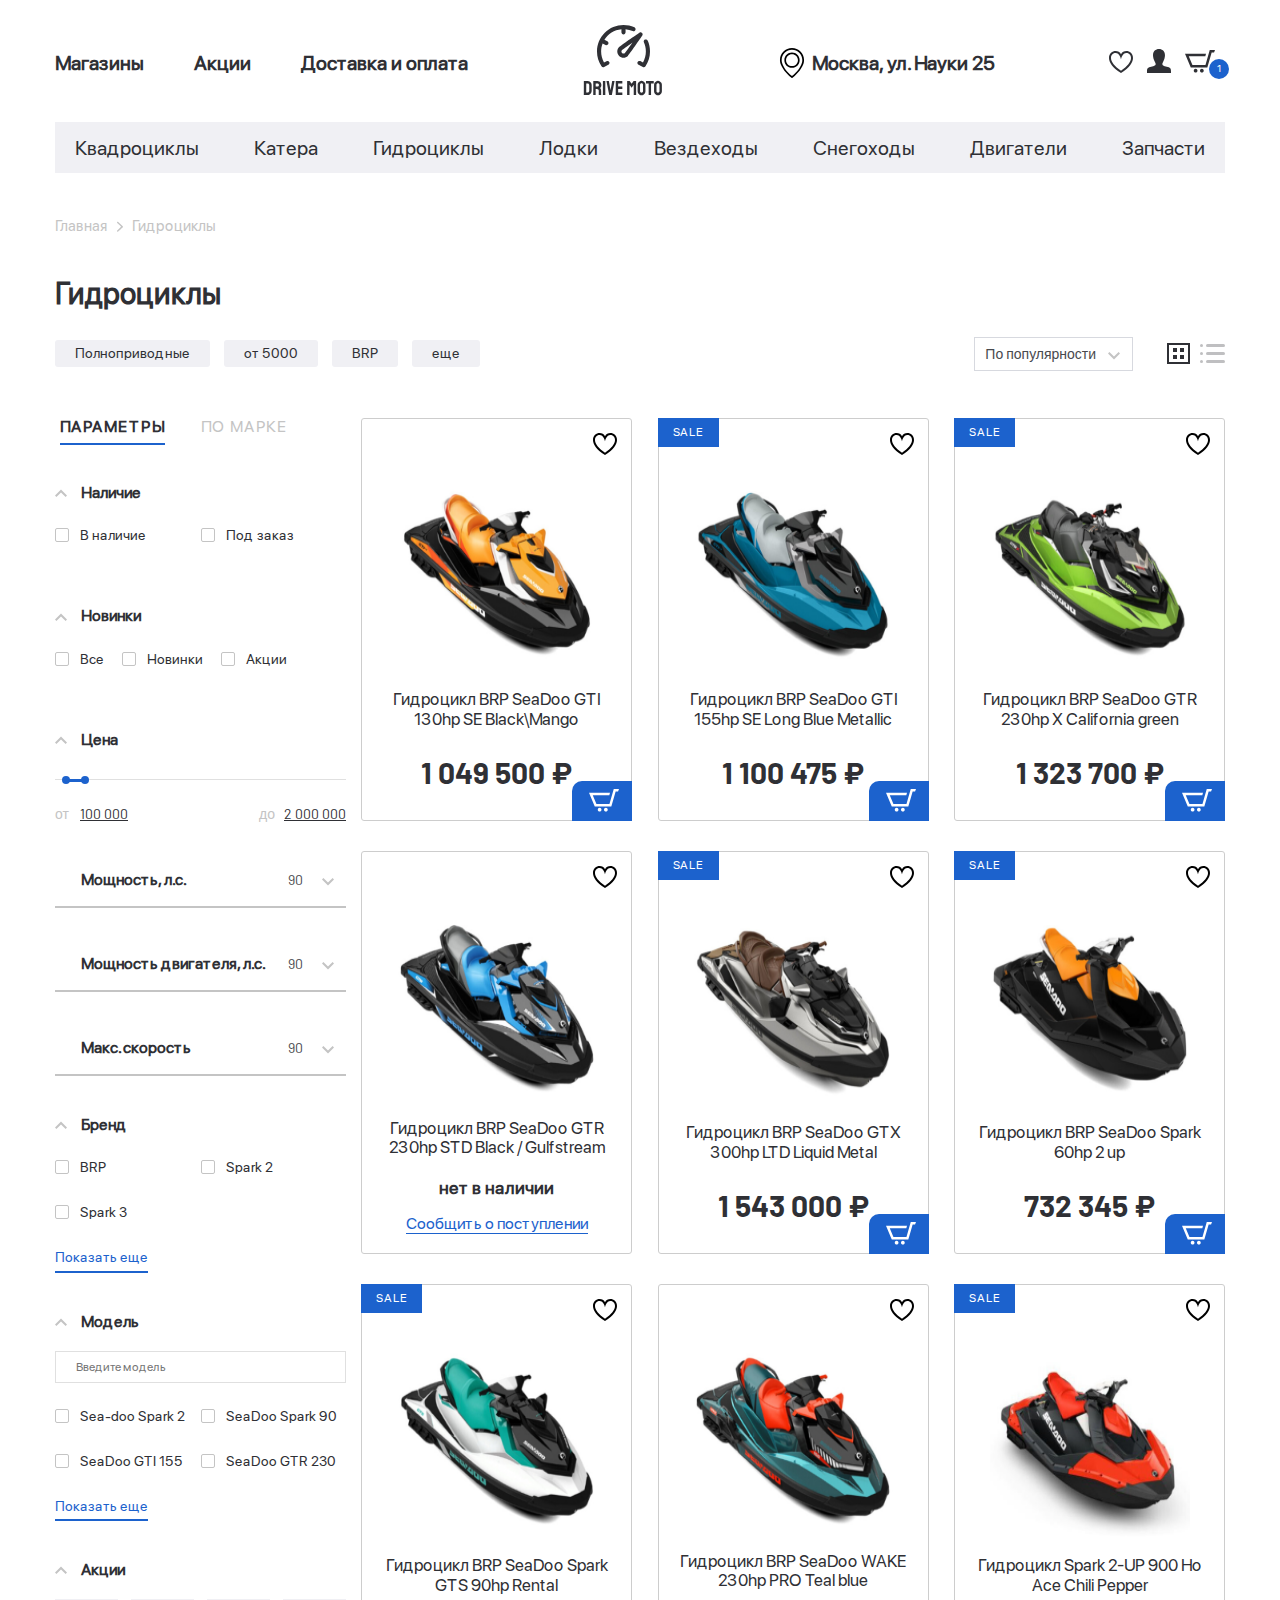
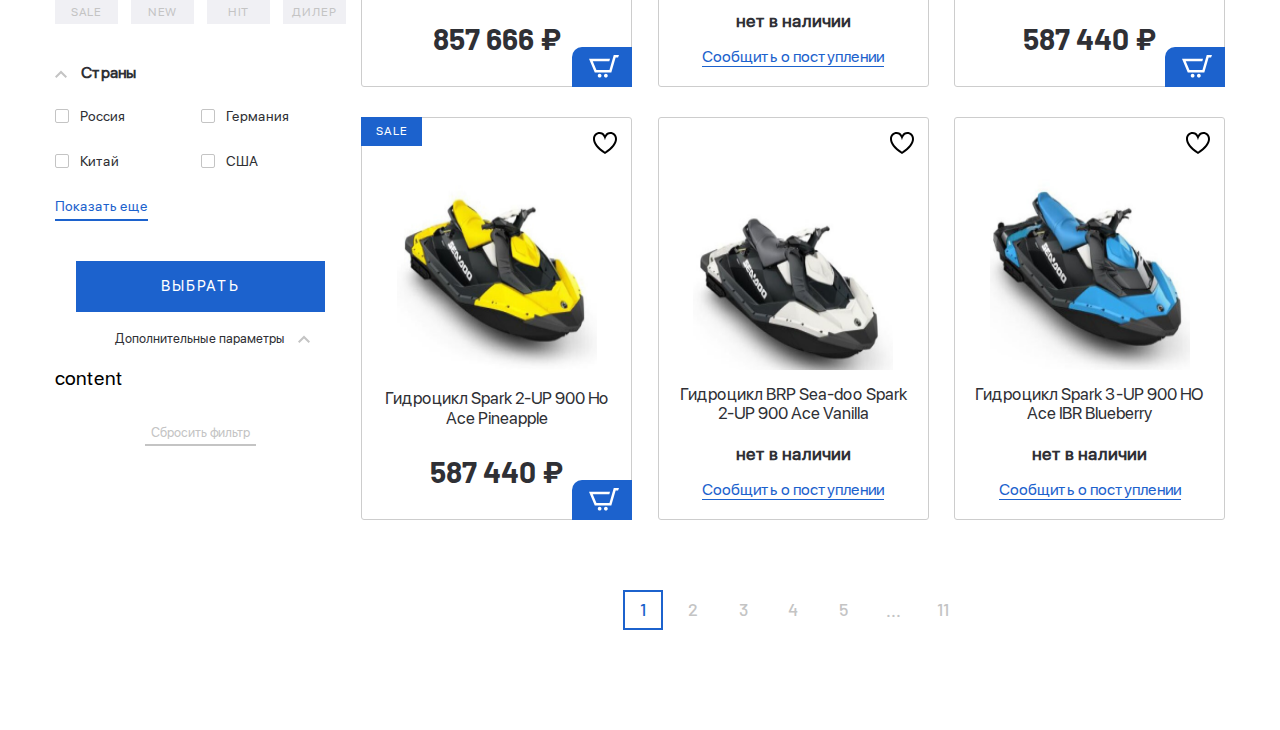
==== commit 3b6704bd: "end adaptive catalogpage" ====
--- a/catalog.html
+++ b/catalog.html
@@ -2,31 +2,31 @@
 <html lang="ru">
 
 <head>
-	<meta charset="UTF-8">
-	<meta name="viewport" content="width=device-width, initial-scale=1.0">
-	<title>Магазин гидроциклов | Каталог</title>
-	<link rel="preconnect" href="https://fonts.gstatic.com">
-	<link href="https://fonts.googleapis.com/css2?family=Barlow:wght@300;400;600;700&display=swap" rel="stylesheet">
-	<link rel="stylesheet" href="/css/normalize.css">
-	<link rel="stylesheet" href="/css/fonts.css">
-	<link rel="stylesheet" href="/css/slick.css">
-	<link rel="stylesheet" href="/css/ion.rangeSlider.min.css">
-	<link rel="stylesheet" href="/css/jquery.formstyler.css">
-	<link rel="stylesheet" href="/css/jquery.formstyler.theme.css">
-	<link rel="stylesheet" href="/css/jquery.rateyo.min.css">
-
-	<!-- <link rel="stylesheet" href="/css/slick-theme.css"> -->
-	<link rel="stylesheet" href="/css/style.css">
-	<link rel="stylesheet" href="/css/media.css">
+  <meta charset="UTF-8">
+  <meta name="viewport" content="width=device-width, initial-scale=1.0">
+  <title>Магазин гидроциклов | Каталог</title>
+  <link rel="preconnect" href="https://fonts.gstatic.com">
+  <link href="https://fonts.googleapis.com/css2?family=Barlow:wght@300;400;600;700&display=swap" rel="stylesheet">
+  <link rel="stylesheet" href="/css/normalize.css">
+  <link rel="stylesheet" href="/css/fonts.css">
+  <link rel="stylesheet" href="/css/slick.css">
+  <link rel="stylesheet" href="/css/ion.rangeSlider.min.css">
+  <link rel="stylesheet" href="/css/jquery.formstyler.css">
+  <link rel="stylesheet" href="/css/jquery.formstyler.theme.css">
+  <link rel="stylesheet" href="/css/jquery.rateyo.min.css">
+
+  <!-- <link rel="stylesheet" href="/css/slick-theme.css"> -->
+  <link rel="stylesheet" href="/css/style.css">
+  <link rel="stylesheet" href="/css/media.css">
 </head>
 
 <body>
 
-	<!-- start header -->
-
-	<header class="header header-catalog">
-		<div class="container">
-			<div class="header__top">
+  <!-- start header -->
+
+  <header class="header header-catalog">
+    <div class="container">
+      <div class="header__top">
         <button class="mobile-menu__btn">
           <div class="mobile-menu__btn-line"></div>
           <div class="mobile-menu__btn-line"></div>
@@ -182,650 +182,582 @@
         </ul>
       </div>
       <!-- /.header__bottom -->
-		</div>
-	</header>
-	<!-- /.header -->
-	<!-- end header -->
-
-	<div class="breadcrumbs">
-		<div class="container">
-			<ul class="breadcrumbs-items">
-				<li class="breadcrumbs-item">
-					<a href="#" class="breadcrumbs-link">Главная</a>
-				</li>
-				<li class="breadcrumbs-item">
-					<a href="#" class="breadcrumbs-link">Гидроциклы</a>
-				</li>
-			</ul>
-			<!-- /.breadcrumbs-items -->
-		</div>
-	</div>
-	<!-- /.breadcrumbs -->
-
-	<main>
-
-		<!-- start section catalog -->
-
-		<section class="catalog">
-			<div class="container">
-				<h2 class="catalog__title">Гидроциклы</h2>
-				<div class="catalog__filter">
-					<div class="catalog__filter-items">
-						<button>Полноприводные</button>
-						<button>от 5000</button>
-						<button>BRP</button>
-						<button>еще</button>
-					</div>
-					<!-- /.catalog__filter-items -->
-					<div class="catalog__filter-btn">
-						<select class="filter-style filter-style__select">
-							<option>По популярности</option>
-							<option>1</option>
-							<option>2</option>
-							<option>3</option>
-						</select>
-						<button class="catalog__filter-btngrid catalog__filter-button catalog__filter-button--active"></button>
-						<button class="catalog__filter-btnline catalog__filter-button"></button>
-					</div>
-					<!-- /.catalog__filter-btn -->
-				</div>
-				<!-- /.catalog__filter -->
-
-				<!-- start aside -->
-
-				<div class="catalog__inner">
-					<aside class="catalog__inner-aside aside-filter">
-
-						<div class="tabs__wrapper">
-							<div class="tabs aside-filter__tabs aside-filter__tabs--active">
-								<a href="#catalog-1" class="tab aside-filter__tab tab--active"><span>Параметры</span></a>
-								<a href="#catalog-2" class="tab aside-filter__tab"><span>по марке</span></a>
-							</div>
-							<!-- tabs -->
-
-							<div class="tabs__container">
-								<div id="catalog-1" class="tabs__content aside-filter__tabs-content tabs__content--active">
-									<form class="aside-filter__form">
-										<ul class="aside-filter__list">
-
-											<!-- start filter availability -->
-											<li class="aside-filter__item-drop">
-												<h3 class="aside-filter__title filter__item-drop filter__item-drop--active">Наличие</h3>
-												<div class="aside-filter__content">
-													<div class="aside-filter__content-box">
-														<label class="aside-filter__content-label">
-															<input class="filter-style" type="checkbox">
-															В наличие
-														</label>
-													</div>
-													<div class="aside-filter__content-box">
-														<label class="aside-filter__content-label">
-															<input class="filter-style" type="checkbox">
-															Под заказ
-														</label>
-													</div>
-												</div>
-											</li>
-											<!-- /.aside-filter__item--drop -->
-											<!-- end filter availability -->
-
-											<!-- start filter novetly -->
-											<li class="aside-filter__item-drop">
-												<h3 class="aside-filter__title filter__item-drop filter__item-drop--active">Новинки</h3>
-												<div class="aside-filter__content aside-filter__content-radio">
-													<div class="aside-filter__content-box">
-														<label class="aside-filter__content-label">
-															<input class="filter-style" name="radio" type="radio">
-															Все
-														</label>
-													</div>
-													<div class="aside-filter__content-box">
-														<label class="aside-filter__content-label">
-															<input class="filter-style" name="radio" type="radio">
-															Новинки
-														</label>
-													</div>
-													<div class="aside-filter__content-box">
-														<label class="aside-filter__content-label">
-															<input class="filter-style" name="radio" type="radio">
-															Акции
-														</label>
-													</div>
-												</div>
-											</li>
-											<!-- /.aside-filter__item -->
-											<!-- end filter novetly -->
-
-											<!-- start filter price -->
-											<li class="aside-filter__item-drop">
-												<h3 class="aside-filter__title filter__item-drop filter__item-drop--active">Цена</h3>
-												<div class="aside-filter__content">
-													<input type="text" class="js-range-slider" name="my_range" value="" data-from="150000"
-														data-to="275000" />
-												</div>
-											</li>
-											<!-- /.aside-filter__item -->
-											<!-- end filter price -->
-
-
-
-											<!-- start filter power -->
-											<li class="aside-filter__item-list">
-												<div class="filter__item-list">
-													<h3 class="filter__item-listtitle">
-														Мощность, л.с.
-													</h3>
-													<select class="filter-style filter__item-listselect">
-														<option>90</option>
-														<option>130</option>
-														<option>154</option>
-														<option>230</option>
-														<option>300</option>
-													</select>
-												</div>
-
-
-												<div class="filter__item-list">
-													<h3 class="filter__item-listtitle">
-														Мощность двигателя, л.с.
-													</h3>
-													<select class="filter-style filter__item-listselect">
-														<option>90</option>
-														<option>130</option>
-														<option>154</option>
-														<option>230</option>
-														<option>300</option>
-													</select>
-												</div>
-
-
-												<div class="filter__item-list">
-													<h3 class="filter__item-listtitle">
-														Макс. скорость
-													</h3>
-													<select class="filter-style filter__item-listselect">
-														<option>90</option>
-														<option>130</option>
-														<option>154</option>
-														<option>230</option>
-														<option>300</option>
-													</select>
-												</div>
-											</li>
-											<!-- /.aside-filter__item -->
-											<!-- end filter power -->
-
-											<!-- start filter brend -->
-											<li class="aside-filter__item-drop">
-												<h3 class="aside-filter__title filter__item-drop filter__item-drop--active">Бренд</h3>
-												<div class="aside-filter__content">
-
-													<div class="aside-filter__content-box">
-														<label class="aside-filter__content-label">
-															<input class="filter-style" type="checkbox">
-															BRP
-														</label>
-													</div>
-
-													<div class="aside-filter__content-box">
-														<label class="aside-filter__content-label">
-															<input class="filter-style" type="checkbox">
-															Spark 2
-														</label>
-													</div>
-
-													<div class="aside-filter__content-box">
-														<label class="aside-filter__content-label">
-															<input class="filter-style" type="checkbox">
-															Spark 3
-														</label>
-													</div>
-													<div class="aside-filter__link-wrap">
-														<a href="#" class="aside-filter__content-link">Показать еще</a>
-													</div>
-												</div>
-											</li>
-											<!-- /.aside-filter__item--drop -->
-											<!-- end filter brend -->
-
-											<!-- start filter model -->
-											<li class="aside-filter__item-drop">
-												<h3 class="aside-filter__title filter__item-drop filter__item-drop--active">Модель</h3>
-												<div class="aside-filter__content">
-													<input class="aside-filter__content-input" type="text" placeholder="Введите модель ">
-
-													<div class="aside-filter__content-box">
-														<label class="aside-filter__content-label">
-															<input class="filter-style" type="checkbox">
-															Sea-doo Spark 2
-														</label>
-													</div>
-
-													<div class="aside-filter__content-box">
-														<label class="aside-filter__content-label">
-															<input class="filter-style" type="checkbox">
-															SeaDoo Spark 90
-														</label>
-													</div>
-
-													<div class="aside-filter__content-box">
-														<label class="aside-filter__content-label">
-															<input class="filter-style" type="checkbox">
-															SeaDoo GTI 155
-														</label>
-													</div>
-
-													<div class="aside-filter__content-box">
-														<label class="aside-filter__content-label">
-															<input class="filter-style" type="checkbox">
-															SeaDoo GTR 230
-														</label>
-													</div>
-
-													<div class="aside-filter__link-wrap">
-														<a href="#" class="aside-filter__content-link">Показать еще</a>
-													</div>
-
-												</div>
-											</li>
-											<!-- /.aside-filter__item--drop -->
-											<!-- end filter model -->
-
-											<!-- start filter action -->
-											<li class="aside-filter__item-drop btn-checked">
-												<h3 class="aside-filter__title filter__item-drop filter__item-drop--active">Акции</h3>
-												<div class="aside-filter__content">
-
-													<div class="aside-filter__content-box">
-														<label class="aside-filter__content-label">
-															<input class="filter-style" type="checkbox">
-															<span class="btn-checked__text">SALE</span>
-														</label>
-													</div>
-
-													<div class="aside-filter__content-box">
-														<label class="aside-filter__content-label">
-															<input class="filter-style" type="checkbox">
-															<span class="btn-checked__text">NEW</span>
-														</label>
-													</div>
-
-													<div class="aside-filter__content-box">
-														<label class="aside-filter__content-label">
-															<input class="filter-style" type="checkbox">
-															<span class="btn-checked__text">HIT</span>
-														</label>
-													</div>
-
-													<div class="aside-filter__content-box">
-														<label class="aside-filter__content-label">
-															<input class="filter-style" type="checkbox">
-															<span class="btn-checked__text">ДИЛЕР</span>
-														</label>
-													</div>
-
-												</div>
-											</li>
-											<!-- end filter action -->
-
-											<!-- start filter country -->
-											<li class="aside-filter__item-drop">
-												<h3 class="aside-filter__title filter__item-drop filter__item-drop--active">Страны</h3>
-												<div class="aside-filter__content">
-
-													<div class="aside-filter__content-box">
-														<label class="aside-filter__content-label">
-															<input class="filter-style" type="checkbox">
-															Россия
-														</label>
-													</div>
-
-													<div class="aside-filter__content-box">
-														<label class="aside-filter__content-label">
-															<input class="filter-style" type="checkbox">
-															Германия
-														</label>
-													</div>
-
-													<div class="aside-filter__content-box">
-														<label class="aside-filter__content-label">
-															<input class="filter-style" type="checkbox">
-															Китай
-														</label>
-													</div>
-
-													<div class="aside-filter__content-box">
-														<label class="aside-filter__content-label">
-															<input class="filter-style" type="checkbox">
-															CША
-														</label>
-													</div>
-
-													<div class="aside-filter__link-wrap">
-														<a href="#" class="aside-filter__content-link">Показать еще</a>
-													</div>
-
-												</div>
-											</li>
-											<!-- end filter country -->
-
-											<div class="aside-filter__button-wrap">
-												<button class="aside-filter__button aside-filter__button--active">ВЫБРАТЬ</button>
-											</div>
-
-											<!-- start extra options box-->
-											<li class="aside-filter__item-drop">
-												<p class="aside-filter__title filter__item-extra filter__item-drop--active">Дополнительные параметры</p>
-												<div class="aside-filter__content">
-													<div class="aside-filter__content-box">
-														content
-													</div>
-												</div>
-
-												<div class="aside-filter__button-inner">
-													<button class="aside-filter__button-reset">Сбросить фильтр</button>
-												</div>
-											</li>
-											<!-- end extra options box -->
-
-
-										</ul>
-										<!-- /.aside-filter__list -->
-
-									</form>
-									<!-- /.aside-filter__form -->
-								</div>
-								<!-- /.tabs__content -->
-								<div id="catalog-2" class="tabs__content aside-filter__tabs-content ">
-									content2
-								</div>
-								<!-- /.tabs__content -->
-							</div>
-							<!-- /.tabs__container -->
-						</div>
-						<!-- /.tabs__wrapper -->
-
-					</aside>
-					<!-- /.catalog__inner-aside -->
-
-					<!-- end aside -->
-
-					<div class="catalog__inner-list catalog__inner-listline">
-						<div class="tabs-container__item-wrapper">
-							<button class="tabs-container__button-favorite"></button>
-							<button class="tabs-container__button-cart"></button>
-							<a class="tabs-container__notify-link" href="#"><span>Сообщить о поступлении</span></a>
-							<a class="product-slider__item-link" href="#">
-								<span class="product-slider__hover-text">посмотреть товар</span>
-								<img src="/img/catalog/water-bike-1.png" alt="additional-offer-4" class="tabs-container__img">
-								<h3 class="tabs-container__title">Гидроцикл BRP SeaDoo GTI 130hp SE Black\Mango</h3>
-								<span class="tabs-container__price">1 049 500 ₽</span>
-								<span class="tabs-container__notify-text">нет в наличии</span>
-							</a>
-							<!-- /.product-slider__item-link -->
-						</div>
-						<!-- tabs-container__item-wrapper -->
-						<div class="tabs-container__item-wrapper">
-							<button class="tabs-container__button-favorite"></button>
-							<button class="tabs-container__button-cart"></button>
-							<a class="tabs-container__notify-link" href="#"><span>Сообщить о поступлении</span></a>
-							<a class="product-slider__item-link product-slider__item-link--sale" href="#">
-								<span class="product-slider__hover-text">посмотреть товар</span>
-								<img src="/img/catalog/water-bike-2.png" alt="additional-offer-4" class="tabs-container__img">
-								<h3 class="tabs-container__title">Гидроцикл BRP SeaDoo GTI 155hp SE Long Blue Metallic</h3>
-								<span class="tabs-container__price">1 100 475 ₽</span>
-								<span class="tabs-container__notify-text">нет в наличии</span>
-							</a>
-							<!-- /.product-slider__item-link -->
-						</div>
-						<!-- tabs-container__item-wrapper -->
-						<div class="tabs-container__item-wrapper">
-							<button class="tabs-container__button-favorite"></button>
-							<button class="tabs-container__button-cart"></button>
-							<a class="tabs-container__notify-link" href="#"><span>Сообщить о поступлении</span></a>
-							<a class="product-slider__item-link product-slider__item-link--sale" href="#">
-								<span class="product-slider__hover-text">посмотреть товар</span>
-								<img src="/img/catalog/water-bike-3.png" alt="additional-offer-4" class="tabs-container__img">
-								<h3 class="tabs-container__title">Гидроцикл BRP SeaDoo GTR 230hp X California green </h3>
-								<span class="tabs-container__price">1 323 700 ₽</span>
-								<span class="tabs-container__notify-text">нет в наличии</span>
-							</a>
-							<!-- /.product-slider__item-link -->
-						</div>
-						<!-- tabs-container__item-wrapper -->
-						<div class="tabs-container__item-wrapper tab-container__not-aviable">
-							<button class="tabs-container__button-favorite"></button>
-							<button class="tabs-container__button-cart"></button>
-							<a class="tabs-container__notify-link" href="#"><span>Сообщить о поступлении</span></a>
-							<a class="product-slider__item-link product-slider__item-link--sale" href="#">
-								<span class="product-slider__hover-text">посмотреть товар</span>
-								<img src="/img/catalog/water-bike-4.png" alt="additional-offer-4" class="tabs-container__img">
-								<h3 class="tabs-container__title">Гидроцикл BRP SeaDoo GTR 230hp STD Black / Gulfstream</h3>
-								<span class="tabs-container__price">250 800 ₽</span>
-								<span class="tabs-container__notify-text">нет в наличии</span>
-							</a>
-							<!-- /.product-slider__item-link -->
-						</div>
-						<!-- tabs-container__item-wrapper -->
-						<div class="tabs-container__item-wrapper">
-							<button class="tabs-container__button-favorite"></button>
-							<button class="tabs-container__button-cart"></button>
-							<a class="tabs-container__notify-link" href="#"><span>Сообщить о поступлении</span></a>
-							<a class="product-slider__item-link product-slider__item-link--sale" href="#">
-								<span class="product-slider__hover-text">посмотреть товар</span>
-								<img src="/img/catalog/water-bike-5.png" alt="additional-offer-4" class="tabs-container__img">
-								<h3 class="tabs-container__title">Гидроцикл BRP SeaDoo GTX 300hp LTD Liquid Metal</h3>
-								<span class="tabs-container__price">1 543 000 ₽</span>
-								<span class="tabs-container__notify-text">нет в наличии</span>
-							</a>
-							<!-- /.product-slider__item-link -->
-						</div>
-						<!-- tabs-container__item-wrapper -->
-						<div class="tabs-container__item-wrapper">
-							<button class="tabs-container__button-favorite"></button>
-							<button class="tabs-container__button-cart"></button>
-							<a class="tabs-container__notify-link" href="#"><span>Сообщить о поступлении</span></a>
-							<a class="product-slider__item-link product-slider__item-link--sale" href="#">
-								<span class="product-slider__hover-text">посмотреть товар</span>
-								<img src="/img/catalog/water-bike-6.png" alt="additional-offer-4" class="tabs-container__img">
-								<h3 class="tabs-container__title">Гидроцикл BRP SeaDoo Spark 60hp 2 up</h3>
-								<span class="tabs-container__price">732 345 ₽</span>
-								<span class="tabs-container__notify-text">нет в наличии</span>
-							</a>
-							<!-- /.product-slider__item-link -->
-						</div>
-						<!-- tabs-container__item-wrapper -->
-						<div class="tabs-container__item-wrapper">
-							<button class="tabs-container__button-favorite"></button>
-							<button class="tabs-container__button-cart"></button>
-							<a class="tabs-container__notify-link" href="#"><span>Сообщить о поступлении</span></a>
-							<a class="product-slider__item-link product-slider__item-link--sale" href="#">
-								<span class="product-slider__hover-text">посмотреть товар</span>
-								<img src="/img/catalog/water-bike-7.png" alt="additional-offer-4" class="tabs-container__img">
-								<h3 class="tabs-container__title">Гидроцикл BRP SeaDoo Spark GTS 90hp Rental</h3>
-								<span class="tabs-container__price">857 666 ₽</span>
-								<span class="tabs-container__notify-text">нет в наличии</span>
-							</a>
-							<!-- /.product-slider__item-link -->
-						</div>
-						<!-- tabs-container__item-wrapper -->
-						<div class="tabs-container__item-wrapper tab-container__not-aviable">
-							<button class="tabs-container__button-favorite"></button>
-							<button class="tabs-container__button-cart"></button>
-							<a class="tabs-container__notify-link" href="#"><span>Сообщить о поступлении</span></a>
-							<a class="product-slider__item-link product-slider__item-link--sale" href="#">
-								<span class="product-slider__hover-text">посмотреть товар</span>
-								<img src="/img/catalog/water-bike-8.png" alt="additional-offer-4" class="tabs-container__img">
-								<h3 class="tabs-container__title">Гидроцикл BRP SeaDoo WAKE 230hp PRO Teal blue
-								</h3>
-								<span class="tabs-container__price">1 229 711 ₽</span>
-								<span class="tabs-container__notify-text">нет в наличии</span>
-							</a>
-							<!-- /.product-slider__item-link -->
-						</div>
-						<!-- tabs-container__item-wrapper -->
-						<div class="tabs-container__item-wrapper">
-							<button class="tabs-container__button-favorite"></button>
-							<button class="tabs-container__button-cart"></button>
-							<a class="tabs-container__notify-link" href="#"><span>Сообщить о поступлении</span></a>
-							<a class="product-slider__item-link product-slider__item-link--sale" href="#">
-								<span class="product-slider__hover-text">посмотреть товар</span>
-								<img src="/img/catalog/water-bike-9.png" alt="additional-offer-4" class="tabs-container__img">
-								<h3 class="tabs-container__title">Гидроцикл Spark 2-UP 900 Ho Ace Chili Pepper</h3>
-								<span class="tabs-container__price">587 440 ₽</span>
-								<span class="tabs-container__notify-text">нет в наличии</span>
-							</a>
-							<!-- /.product-slider__item-link -->
-						</div>
-						<!-- tabs-container__item-wrapper -->
-						<div class="tabs-container__item-wrapper">
-							<button class="tabs-container__button-favorite"></button>
-							<button class="tabs-container__button-cart"></button>
-							<a class="tabs-container__notify-link" href="#"><span>Сообщить о поступлении</span></a>
-							<a class="product-slider__item-link product-slider__item-link--sale" href="#">
-								<span class="product-slider__hover-text">посмотреть товар</span>
-								<img src="/img/catalog/water-bike-10.png" alt="additional-offer-4" class="tabs-container__img">
-								<h3 class="tabs-container__title">Гидроцикл Spark 2-UP 900 Ho Ace Pineapple </h3>
-								<span class="tabs-container__price">587 440 ₽</span>
-								<span class="tabs-container__notify-text">нет в наличии</span>
-							</a>
-							<!-- /.product-slider__item-link -->
-						</div>
-						<!-- tabs-container__item-wrapper -->
-						<div class="tabs-container__item-wrapper tab-container__not-aviable">
-							<button class="tabs-container__button-favorite"></button>
-							<button class="tabs-container__button-cart"></button>
-							<a class="tabs-container__notify-link" href="#"><span>Сообщить о поступлении</span></a>
-							<a class="product-slider__item-link product-slider__item-link--sale" href="#">
-								<span class="product-slider__hover-text">посмотреть товар</span>
-								<img src="/img/catalog/water-bike-11.png" alt="additional-offer-4" class="tabs-container__img">
-								<h3 class="tabs-container__title">Гидроцикл BRP Sea-doo Spark 2-UP 900 Ace Vanilla </h3>
-								<span class="tabs-container__price">250 800 ₽</span>
-								<span class="tabs-container__notify-text">нет в наличии</span>
-							</a>
-							<!-- /.product-slider__item-link -->
-						</div>
-						<!-- tabs-container__item-wrapper -->
-						<div class="tabs-container__item-wrapper tab-container__not-aviable">
-							<button class="tabs-container__button-favorite"></button>
-							<button class="tabs-container__button-cart"></button>
-							<a class="tabs-container__notify-link" href="#"><span>Сообщить о поступлении</span></a>
-							<a class="product-slider__item-link product-slider__item-link--sale" href="#">
-								<span class="product-slider__hover-text">посмотреть товар</span>
-								<img src="/img/catalog/water-bike-12.png" alt="additional-offer-4" class="tabs-container__img">
-								<h3 class="tabs-container__title">Гидроцикл Spark 3-UP 900 HO Ace IBR Blueberry</h3>
-								<span class="tabs-container__price">250 800 ₽</span>
-								<span class="tabs-container__notify-text">нет в наличии</span>
-							</a>
-							<!-- /.product-slider__item-link -->
-						</div>
-						<!-- tabs-container__item-wrapper -->
-
-						<div class="pagination">
-							<ul class="pagination-list">
-								<li class="pagination-list__item active"><a class="pagination-list__link" href="#">1</a></li>
-								<li class="pagination-list__item"><a class="pagination-list__link" href="#">2</a></li>
-								<li class="pagination-list__item"><a class="pagination-list__link" href="#">3</a></li>
-								<li class="pagination-list__item"><a class="pagination-list__link" href="#">4</a></li>
-								<li class="pagination-list__item"><a class="pagination-list__link" href="#">5</a></li>
-								<li class="pagination-list__item"><span class="pagination-list__link" href="#">...</span></li>
-								<li class="pagination-list__item"><a class="pagination-list__link" href="#">11</a></li>
-							</ul>
-							<!-- /.pagination-list -->
-						</div>
-						<!-- /.pagination -->
-
-
-
-
-					</div>
-					<!-- /.catalog__inner-list -->
-				</div>
-				<!-- /.catalog__inner -->
-			</div>
-		</section>
-		<!-- /.catalog -->
-
-
-		<!-- end section catalog -->
-
-	</main>
-
-  <!-- start footer -->
-  <footer class="footer">
+    </div>
+  </header>
+  <!-- /.header -->
+  <!-- end header -->
+
+  <!-- start breadcrumbs -->
+  <div class="breadcrumbs">
     <div class="container">
-      <div class="footer__inner">
-
-        <div class="footer-subs">
-          <h4 class="footer-subs__title">Подпишитесь на нашу рассылку и узнавайте об акциях быстрее</h4>
-
-            <form class="footer-subs__form">
-              <input class="footer-subs__input" type="text" placeholder="Введите ваш e-mail:">
-              <button class="footer-subs__button" type="submit">Отправить</button>
-            </form>
-          <!-- /.footer-subs__form -->
+      <ul class="breadcrumbs-items">
+        <li class="breadcrumbs-item">
+          <a href="#" class="breadcrumbs-link">Главная</a>
+        </li>
+        <li class="breadcrumbs-item">
+          <a href="#" class="breadcrumbs-link">Гидроциклы</a>
+        </li>
+      </ul>
+      <!-- /.breadcrumbs-items -->
+    </div>
+  </div>
+  <!-- /.breadcrumbs -->
+
+
+  <main>
+
+    <!-- start section catalog -->
+    <section class="catalog">
+      <div class="container">
+        <h2 class="catalog__title">Гидроциклы</h2>
+        <div class="catalog__filter">
+          <div class="catalog__filter-items filter__items-scroll">
+            <div class="catalog__filter-scroll">
+              <button>Полноприводные</button>
+              <button>от 5000</button>
+              <button>BRP</button>
+              <button>еще</button>
+            </div>
+          </div>
+          <!-- /.catalog__filter-items -->
+          <div class="catalog__filter-btn">
+            <select class="filter-style filter-style__select">
+              <option>По популярности</option>
+              <option>1</option>
+              <option>2</option>
+              <option>3</option>
+            </select>
+            <button class="catalog__filter-btngrid catalog__filter-button catalog__filter-button--active"></button>
+            <button class="catalog__filter-btnline catalog__filter-button"></button>
+          </div>
+          <!-- /.catalog__filter-btn -->
         </div>
-        <!-- /.footer-subs -->
-
-        <div class="footer-menu">
-          <h4 class="footer__title footer__title-info">Информация</h4>
-          <ul class="footer-menu__items">
-            <li class="footer-menu__item"><a href="#" class="footer-menu__link">О компании</a></li>
-            <li class="footer-menu__item"><a href="#" class="footer-menu__link">Контакты</a></li>
-            <li class="footer-menu__item"><a href="#" class="footer-menu__link">Акции</a></li>
-            <li class="footer-menu__item"><a href="#" class="footer-menu__link">Магазины</a></li>
-          </ul>
+        <!-- /.catalog__filter -->
+
+        <!-- start aside -->
+        <div class="catalog__inner">
+          <div class="filter-btn">Использовать фильтр</div>
+          <aside class="catalog__inner-aside aside-filter">
+
+
+              <div class="tabs aside-filter__tabs aside-filter__tabs--active tabs__wrapper">
+                <div class="aside-filter__tabs-inner">
+                  <a href="#catalog-1" class="tab aside-filter__tab tab--active"><span>Параметры</span></a>
+                  <a href="#catalog-2" class="tab aside-filter__tab"><span>по марке</span></a>
+                </div>
+              </div>
+              <!-- tabs -->
+
+              <div class="tabs__container">
+                <div id="catalog-1" class="tabs__content aside-filter__tabs-content tabs__content--active">
+                  <form class="aside-filter__form">
+                    <ul class="aside-filter__list">
+
+                      <!-- start filter availability -->
+                      <li class="aside-filter__item-drop">
+                        <h3 class="aside-filter__title filter__item-drop filter__item-drop--active">Наличие</h3>
+                        <div class="aside-filter__content">
+                          <div class="aside-filter__content-box">
+                            <label class="aside-filter__content-label">
+                              <input class="filter-style" type="checkbox">
+                              В наличие
+                            </label>
+                          </div>
+                          <div class="aside-filter__content-box">
+                            <label class="aside-filter__content-label">
+                              <input class="filter-style" type="checkbox">
+                              Под заказ
+                            </label>
+                          </div>
+                        </div>
+                      </li>
+                      <!-- /.aside-filter__item--drop -->
+                      <!-- end filter availability -->
+
+                      <!-- start filter novetly -->
+                      <li class="aside-filter__item-drop">
+                        <h3 class="aside-filter__title filter__item-drop filter__item-drop--active">Новинки</h3>
+                        <div class="aside-filter__content aside-filter__content-radio">
+                          <div class="aside-filter__content-box">
+                            <label class="aside-filter__content-label">
+                              <input class="filter-style" name="radio" type="radio">
+                              Все
+                            </label>
+                          </div>
+                          <div class="aside-filter__content-box">
+                            <label class="aside-filter__content-label">
+                              <input class="filter-style" name="radio" type="radio">
+                              Новинки
+                            </label>
+                          </div>
+                          <div class="aside-filter__content-box">
+                            <label class="aside-filter__content-label">
+                              <input class="filter-style" name="radio" type="radio">
+                              Акции
+                            </label>
+                          </div>
+                        </div>
+                      </li>
+                      <!-- /.aside-filter__item -->
+                      <!-- end filter novetly -->
+
+                      <!-- start filter price -->
+                      <li class="aside-filter__item-drop">
+                        <h3 class="aside-filter__title filter__item-drop filter__item-drop--active">Цена</h3>
+                        <div class="aside-filter__content">
+                          <input type="text" class="js-range-slider" name="my_range" value="" data-from="150000"
+                            data-to="275000" />
+                        </div>
+                      </li>
+                      <!-- /.aside-filter__item -->
+                      <!-- end filter price -->
+
+
+
+                      <!-- start filter power -->
+                      <li class="aside-filter__item-list">
+                        <div class="filter__item-list">
+                          <h3 class="filter__item-listtitle">
+                            Мощность, л.с.
+                          </h3>
+                          <select class="filter-style filter__item-listselect">
+                            <option>90</option>
+                            <option>130</option>
+                            <option>154</option>
+                            <option>230</option>
+                            <option>300</option>
+                          </select>
+                        </div>
+
+
+                        <div class="filter__item-list">
+                          <h3 class="filter__item-listtitle">
+                            Мощность двигателя, л.с.
+                          </h3>
+                          <select class="filter-style filter__item-listselect">
+                            <option>90</option>
+                            <option>130</option>
+                            <option>154</option>
+                            <option>230</option>
+                            <option>300</option>
+                          </select>
+                        </div>
+
+
+                        <div class="filter__item-list">
+                          <h3 class="filter__item-listtitle">
+                            Макс. скорость
+                          </h3>
+                          <select class="filter-style filter__item-listselect">
+                            <option>90</option>
+                            <option>130</option>
+                            <option>154</option>
+                            <option>230</option>
+                            <option>300</option>
+                          </select>
+                        </div>
+                      </li>
+                      <!-- /.aside-filter__item -->
+                      <!-- end filter power -->
+
+                      <!-- start filter brend -->
+                      <li class="aside-filter__item-drop">
+                        <h3 class="aside-filter__title filter__item-drop filter__item-drop--active">Бренд</h3>
+                        <div class="aside-filter__content">
+
+                          <div class="aside-filter__content-box">
+                            <label class="aside-filter__content-label">
+                              <input class="filter-style" type="checkbox">
+                              BRP
+                            </label>
+                          </div>
+
+                          <div class="aside-filter__content-box">
+                            <label class="aside-filter__content-label">
+                              <input class="filter-style" type="checkbox">
+                              Spark 2
+                            </label>
+                          </div>
+
+                          <div class="aside-filter__content-box">
+                            <label class="aside-filter__content-label">
+                              <input class="filter-style" type="checkbox">
+                              Spark 3
+                            </label>
+                          </div>
+                          <div class="aside-filter__link-wrap">
+                            <a href="#" class="aside-filter__content-link">Показать еще</a>
+                          </div>
+                        </div>
+                      </li>
+                      <!-- /.aside-filter__item--drop -->
+                      <!-- end filter brend -->
+
+                      <!-- start filter model -->
+                      <li class="aside-filter__item-drop">
+                        <h3 class="aside-filter__title filter__item-drop filter__item-drop--active">Модель</h3>
+                        <div class="aside-filter__content">
+                          <input class="aside-filter__content-input" type="text" placeholder="Введите модель ">
+
+                          <div class="aside-filter__content-box">
+                            <label class="aside-filter__content-label">
+                              <input class="filter-style" type="checkbox">
+                              Sea-doo Spark 2
+                            </label>
+                          </div>
+
+                          <div class="aside-filter__content-box">
+                            <label class="aside-filter__content-label">
+                              <input class="filter-style" type="checkbox">
+                              SeaDoo Spark 90
+                            </label>
+                          </div>
+
+                          <div class="aside-filter__content-box">
+                            <label class="aside-filter__content-label">
+                              <input class="filter-style" type="checkbox">
+                              SeaDoo GTI 155
+                            </label>
+                          </div>
+
+                          <div class="aside-filter__content-box">
+                            <label class="aside-filter__content-label">
+                              <input class="filter-style" type="checkbox">
+                              SeaDoo GTR 230
+                            </label>
+                          </div>
+
+                          <div class="aside-filter__link-wrap">
+                            <a href="#" class="aside-filter__content-link">Показать еще</a>
+                          </div>
+
+                        </div>
+                      </li>
+                      <!-- /.aside-filter__item--drop -->
+                      <!-- end filter model -->
+
+                      <!-- start filter action -->
+                      <li class="aside-filter__item-drop btn-checked">
+                        <h3 class="aside-filter__title filter__item-drop filter__item-drop--active">Акции</h3>
+                        <div class="aside-filter__content">
+
+                          <div class="aside-filter__content-box">
+                            <label class="aside-filter__content-label">
+                              <input class="filter-style" type="checkbox">
+                              <span class="btn-checked__text">SALE</span>
+                            </label>
+                          </div>
+
+                          <div class="aside-filter__content-box">
+                            <label class="aside-filter__content-label">
+                              <input class="filter-style" type="checkbox">
+                              <span class="btn-checked__text">NEW</span>
+                            </label>
+                          </div>
+
+                          <div class="aside-filter__content-box">
+                            <label class="aside-filter__content-label">
+                              <input class="filter-style" type="checkbox">
+                              <span class="btn-checked__text">HIT</span>
+                            </label>
+                          </div>
+
+                          <div class="aside-filter__content-box">
+                            <label class="aside-filter__content-label">
+                              <input class="filter-style" type="checkbox">
+                              <span class="btn-checked__text">ДИЛЕР</span>
+                            </label>
+                          </div>
+
+                        </div>
+                      </li>
+                      <!-- end filter action -->
+
+                      <!-- start filter country -->
+                      <li class="aside-filter__item-drop">
+                        <h3 class="aside-filter__title filter__item-drop filter__item-drop--active">Страны</h3>
+                        <div class="aside-filter__content">
+
+                          <div class="aside-filter__content-box">
+                            <label class="aside-filter__content-label">
+                              <input class="filter-style" type="checkbox">
+                              Россия
+                            </label>
+                          </div>
+
+                          <div class="aside-filter__content-box">
+                            <label class="aside-filter__content-label">
+                              <input class="filter-style" type="checkbox">
+                              Германия
+                            </label>
+                          </div>
+
+                          <div class="aside-filter__content-box">
+                            <label class="aside-filter__content-label">
+                              <input class="filter-style" type="checkbox">
+                              Китай
+                            </label>
+                          </div>
+
+                          <div class="aside-filter__content-box">
+                            <label class="aside-filter__content-label">
+                              <input class="filter-style" type="checkbox">
+                              CША
+                            </label>
+                          </div>
+
+                          <div class="aside-filter__link-wrap">
+                            <a href="#" class="aside-filter__content-link">Показать еще</a>
+                          </div>
+
+                        </div>
+                      </li>
+                      <!-- end filter country -->
+
+                      <div class="aside-filter__button-wrap">
+                        <button class="aside-filter__button aside-filter__button--active">ВЫБРАТЬ</button>
+                      </div>
+
+                      <!-- start extra options box-->
+                      <li class="aside-filter__item-drop">
+                        <p class="aside-filter__title filter__item-extra filter__item-drop--active">Дополнительные
+                          параметры</p>
+                        <div class="aside-filter__content">
+                          <div class="aside-filter__content-box">
+                            content
+                          </div>
+                        </div>
+
+                        <div class="aside-filter__button-inner">
+                          <button class="aside-filter__button-reset">Сбросить фильтр</button>
+                        </div>
+                      </li>
+                      <!-- end extra options box -->
+
+
+                    </ul>
+                    <!-- /.aside-filter__list -->
+
+                  </form>
+                  <!-- /.aside-filter__form -->
+                </div>
+                <!-- /.tabs__content -->
+                <div id="catalog-2" class="tabs__content aside-filter__tabs-content ">
+                  content2
+                </div>
+                <!-- /.tabs__content -->
+              </div>
+              <!-- /.tabs__container -->
+
+          </aside>
+          <!-- /.catalog__inner-aside -->
+
+          <!-- end aside -->
+
+          <!-- start catalog -->
+          <div class="catalog__inner-list catalog__inner-listline">
+            <div class="tabs-container__item-wrapper">
+              <button class="tabs-container__button-favorite"></button>
+              <button class="tabs-container__button-cart"></button>
+              <a class="tabs-container__notify-link" href="#"><span>Сообщить о поступлении</span></a>
+              <a class="product-slider__item-link" href="#">
+                <span class="product-slider__hover-text">посмотреть товар</span>
+                <img src="/img/catalog/water-bike-1.png" alt="additional-offer-4" class="tabs-container__img">
+                <h3 class="tabs-container__title">Гидроцикл BRP SeaDoo GTI 130hp SE Black\Mango</h3>
+                <span class="tabs-container__price">1 049 500 ₽</span>
+                <span class="tabs-container__notify-text">нет в наличии</span>
+              </a>
+              <!-- /.product-slider__item-link -->
+            </div>
+            <!-- tabs-container__item-wrapper -->
+            <div class="tabs-container__item-wrapper">
+              <button class="tabs-container__button-favorite"></button>
+              <button class="tabs-container__button-cart"></button>
+              <a class="tabs-container__notify-link" href="#"><span>Сообщить о поступлении</span></a>
+              <a class="product-slider__item-link product-slider__item-link--sale" href="#">
+                <span class="product-slider__hover-text">посмотреть товар</span>
+                <img src="/img/catalog/water-bike-2.png" alt="additional-offer-4" class="tabs-container__img">
+                <h3 class="tabs-container__title">Гидроцикл BRP SeaDoo GTI 155hp SE Long Blue Metallic</h3>
+                <span class="tabs-container__price">1 100 475 ₽</span>
+                <span class="tabs-container__notify-text">нет в наличии</span>
+              </a>
+              <!-- /.product-slider__item-link -->
+            </div>
+            <!-- tabs-container__item-wrapper -->
+            <div class="tabs-container__item-wrapper">
+              <button class="tabs-container__button-favorite"></button>
+              <button class="tabs-container__button-cart"></button>
+              <a class="tabs-container__notify-link" href="#"><span>Сообщить о поступлении</span></a>
+              <a class="product-slider__item-link product-slider__item-link--sale" href="#">
+                <span class="product-slider__hover-text">посмотреть товар</span>
+                <img src="/img/catalog/water-bike-3.png" alt="additional-offer-4" class="tabs-container__img">
+                <h3 class="tabs-container__title">Гидроцикл BRP SeaDoo GTR 230hp X California green </h3>
+                <span class="tabs-container__price">1 323 700 ₽</span>
+                <span class="tabs-container__notify-text">нет в наличии</span>
+              </a>
+              <!-- /.product-slider__item-link -->
+            </div>
+            <!-- tabs-container__item-wrapper -->
+            <div class="tabs-container__item-wrapper tab-container__not-aviable">
+              <button class="tabs-container__button-favorite"></button>
+              <button class="tabs-container__button-cart"></button>
+              <a class="tabs-container__notify-link" href="#"><span>Сообщить о поступлении</span></a>
+              <a class="product-slider__item-link product-slider__item-link--sale" href="#">
+                <span class="product-slider__hover-text">посмотреть товар</span>
+                <img src="/img/catalog/water-bike-4.png" alt="additional-offer-4" class="tabs-container__img">
+                <h3 class="tabs-container__title">Гидроцикл BRP SeaDoo GTR 230hp STD Black / Gulfstream</h3>
+                <span class="tabs-container__price">250 800 ₽</span>
+                <span class="tabs-container__notify-text">нет в наличии</span>
+              </a>
+              <!-- /.product-slider__item-link -->
+            </div>
+            <!-- tabs-container__item-wrapper -->
+            <div class="tabs-container__item-wrapper">
+              <button class="tabs-container__button-favorite"></button>
+              <button class="tabs-container__button-cart"></button>
+              <a class="tabs-container__notify-link" href="#"><span>Сообщить о поступлении</span></a>
+              <a class="product-slider__item-link product-slider__item-link--sale" href="#">
+                <span class="product-slider__hover-text">посмотреть товар</span>
+                <img src="/img/catalog/water-bike-5.png" alt="additional-offer-4" class="tabs-container__img">
+                <h3 class="tabs-container__title">Гидроцикл BRP SeaDoo GTX 300hp LTD Liquid Metal</h3>
+                <span class="tabs-container__price">1 543 000 ₽</span>
+                <span class="tabs-container__notify-text">нет в наличии</span>
+              </a>
+              <!-- /.product-slider__item-link -->
+            </div>
+            <!-- tabs-container__item-wrapper -->
+            <div class="tabs-container__item-wrapper">
+              <button class="tabs-container__button-favorite"></button>
+              <button class="tabs-container__button-cart"></button>
+              <a class="tabs-container__notify-link" href="#"><span>Сообщить о поступлении</span></a>
+              <a class="product-slider__item-link product-slider__item-link--sale" href="#">
+                <span class="product-slider__hover-text">посмотреть товар</span>
+                <img src="/img/catalog/water-bike-6.png" alt="additional-offer-4" class="tabs-container__img">
+                <h3 class="tabs-container__title">Гидроцикл BRP SeaDoo Spark 60hp 2 up</h3>
+                <span class="tabs-container__price">732 345 ₽</span>
+                <span class="tabs-container__notify-text">нет в наличии</span>
+              </a>
+              <!-- /.product-slider__item-link -->
+            </div>
+            <!-- tabs-container__item-wrapper -->
+            <div class="tabs-container__item-wrapper">
+              <button class="tabs-container__button-favorite"></button>
+              <button class="tabs-container__button-cart"></button>
+              <a class="tabs-container__notify-link" href="#"><span>Сообщить о поступлении</span></a>
+              <a class="product-slider__item-link product-slider__item-link--sale" href="#">
+                <span class="product-slider__hover-text">посмотреть товар</span>
+                <img src="/img/catalog/water-bike-7.png" alt="additional-offer-4" class="tabs-container__img">
+                <h3 class="tabs-container__title">Гидроцикл BRP SeaDoo Spark GTS 90hp Rental</h3>
+                <span class="tabs-container__price">857 666 ₽</span>
+                <span class="tabs-container__notify-text">нет в наличии</span>
+              </a>
+              <!-- /.product-slider__item-link -->
+            </div>
+            <!-- tabs-container__item-wrapper -->
+            <div class="tabs-container__item-wrapper tab-container__not-aviable">
+              <button class="tabs-container__button-favorite"></button>
+              <button class="tabs-container__button-cart"></button>
+              <a class="tabs-container__notify-link" href="#"><span>Сообщить о поступлении</span></a>
+              <a class="product-slider__item-link product-slider__item-link--sale" href="#">
+                <span class="product-slider__hover-text">посмотреть товар</span>
+                <img src="/img/catalog/water-bike-8.png" alt="additional-offer-4" class="tabs-container__img">
+                <h3 class="tabs-container__title">Гидроцикл BRP SeaDoo WAKE 230hp PRO Teal blue
+                </h3>
+                <span class="tabs-container__price">1 229 711 ₽</span>
+                <span class="tabs-container__notify-text">нет в наличии</span>
+              </a>
+              <!-- /.product-slider__item-link -->
+            </div>
+            <!-- tabs-container__item-wrapper -->
+            <div class="tabs-container__item-wrapper">
+              <button class="tabs-container__button-favorite"></button>
+              <button class="tabs-container__button-cart"></button>
+              <a class="tabs-container__notify-link" href="#"><span>Сообщить о поступлении</span></a>
+              <a class="product-slider__item-link product-slider__item-link--sale" href="#">
+                <span class="product-slider__hover-text">посмотреть товар</span>
+                <img src="/img/catalog/water-bike-9.png" alt="additional-offer-4" class="tabs-container__img">
+                <h3 class="tabs-container__title">Гидроцикл Spark 2-UP 900 Ho Ace Chili Pepper</h3>
+                <span class="tabs-container__price">587 440 ₽</span>
+                <span class="tabs-container__notify-text">нет в наличии</span>
+              </a>
+              <!-- /.product-slider__item-link -->
+            </div>
+            <!-- tabs-container__item-wrapper -->
+            <div class="tabs-container__item-wrapper">
+              <button class="tabs-container__button-favorite"></button>
+              <button class="tabs-container__button-cart"></button>
+              <a class="tabs-container__notify-link" href="#"><span>Сообщить о поступлении</span></a>
+              <a class="product-slider__item-link product-slider__item-link--sale" href="#">
+                <span class="product-slider__hover-text">посмотреть товар</span>
+                <img src="/img/catalog/water-bike-10.png" alt="additional-offer-4" class="tabs-container__img">
+                <h3 class="tabs-container__title">Гидроцикл Spark 2-UP 900 Ho Ace Pineapple </h3>
+                <span class="tabs-container__price">587 440 ₽</span>
+                <span class="tabs-container__notify-text">нет в наличии</span>
+              </a>
+              <!-- /.product-slider__item-link -->
+            </div>
+            <!-- tabs-container__item-wrapper -->
+            <div class="tabs-container__item-wrapper tab-container__not-aviable">
+              <button class="tabs-container__button-favorite"></button>
+              <button class="tabs-container__button-cart"></button>
+              <a class="tabs-container__notify-link" href="#"><span>Сообщить о поступлении</span></a>
+              <a class="product-slider__item-link product-slider__item-link--sale" href="#">
+                <span class="product-slider__hover-text">посмотреть товар</span>
+                <img src="/img/catalog/water-bike-11.png" alt="additional-offer-4" class="tabs-container__img">
+                <h3 class="tabs-container__title">Гидроцикл BRP Sea-doo Spark 2-UP 900 Ace Vanilla </h3>
+                <span class="tabs-container__price">250 800 ₽</span>
+                <span class="tabs-container__notify-text">нет в наличии</span>
+              </a>
+              <!-- /.product-slider__item-link -->
+            </div>
+            <!-- tabs-container__item-wrapper -->
+            <div class="tabs-container__item-wrapper tab-container__not-aviable">
+              <button class="tabs-container__button-favorite"></button>
+              <button class="tabs-container__button-cart"></button>
+              <a class="tabs-container__notify-link" href="#"><span>Сообщить о поступлении</span></a>
+              <a class="product-slider__item-link product-slider__item-link--sale" href="#">
+                <span class="product-slider__hover-text">посмотреть товар</span>
+                <img src="/img/catalog/water-bike-12.png" alt="additional-offer-4" class="tabs-container__img">
+                <h3 class="tabs-container__title">Гидроцикл Spark 3-UP 900 HO Ace IBR Blueberry</h3>
+                <span class="tabs-container__price">250 800 ₽</span>
+                <span class="tabs-container__notify-text">нет в наличии</span>
+              </a>
+              <!-- /.product-slider__item-link -->
+            </div>
+            <!-- tabs-container__item-wrapper -->
+
+            <!-- start pagination -->
+            <div class="pagination">
+              <ul class="pagination-list">
+                <li class="pagination-list__item active"><a class="pagination-list__link" href="#">1</a></li>
+                <li class="pagination-list__item"><a class="pagination-list__link" href="#">2</a></li>
+                <li class="pagination-list__item"><a class="pagination-list__link" href="#">3</a></li>
+                <li class="pagination-list__item"><a class="pagination-list__link" href="#">4</a></li>
+                <li class="pagination-list__item"><a class="pagination-list__link" href="#">5</a></li>
+                <li class="pagination-list__item"><span class="pagination-list__link" href="#">...</span></li>
+                <li class="pagination-list__item"><a class="pagination-list__link" href="#">11</a></li>
+              </ul>
+              <!-- /.pagination-list -->
+            </div>
+            <!-- /.pagination -->
+
+          </div>
+          <!-- /.catalog__inner-list -->
         </div>
-        <!-- /.footer-menu -->
-
-        <div class="footer-menu">
-          <h4 class="footer__title footer__title-shop">Интернет-магазин</h4>
-          <ul class="footer-menu__items">
-            <li class="footer-menu__item"><a href="#" class="footer-menu__link">Доставка и самовывоз</a></li>
-            <li class="footer-menu__item"><a href="#" class="footer-menu__link">Оплата</a></li>
-            <li class="footer-menu__item"><a href="#" class="footer-menu__link">Возврат-обмен</a></li>
-            <li class="footer-menu__item"><a href="#" class="footer-menu__link">Новости</a></li>
-          </ul>
-        </div>
-        <!-- /.footer-menu -->
-<div class="footer-social__wrap">
-  <div class="footer-social">
-    <a href="" class="footer-social__link">
-      <img src="/icons/instagram-icon.svg" alt="instagram">
-    </a>
-    <a href="" class="footer-social__link">
-      <img src="/icons/vk-icon.svg" alt="vk">
-    </a>
-    <a href="" class="footer-social__link">
-      <img src="/icons/facebook-icon.svg" alt="facebook">
-    </a>
-    <a href="" class="footer-social__link">
-      <img src="/icons/youtube-icon.svg" alt="youtube">
-    </a>
-  </div>
-  <!-- /.footer-social -->
-</div>
-
+        <!-- /.catalog__inner -->
       </div>
-      <!-- /.footer__inner -->
-
-        <div class="footer-bottom__links">
-          <a class="footer-bottom__link" href="#">Договор оферты</a>
-          <a class="footer-bottom__link" href="#">Политика обработки персональных данных</a>
-        </div>
-        <!-- /.footer-bottom__links -->
-
-    </div>
-  </footer>
-  <!-- /.footer -->
-
-	<script src="https://code.jquery.com/jquery-3.5.1.min.js"
-		integrity="sha256-9/aliU8dGd2tb6OSsuzixeV4y/faTqgFtohetphbbj0=" crossorigin="anonymous"></script>
-	<script src="/js/slick.min.js"></script>
-	<script src="/js/ion.rangeSlider.min.js"></script>
-	<script src="/js/jquery.formstyler.min.js"></script>
-	<script src="/js/jquery.rateyo.min.js"></script>
-	<script src="/js/main.js"></script>
+    </section>
+    <!-- /.catalog -->
+
+  </main>
+
+  <script src="https://code.jquery.com/jquery-3.5.1.min.js"
+    integrity="sha256-9/aliU8dGd2tb6OSsuzixeV4y/faTqgFtohetphbbj0=" crossorigin="anonymous"></script>
+  <script src="/js/slick.min.js"></script>
+  <script src="/js/ion.rangeSlider.min.js"></script>
+  <script src="/js/jquery.formstyler.min.js"></script>
+  <script src="/js/jquery.rateyo.min.js"></script>
+  <script src="/js/main.js"></script>
 </body>
 
 </html>
--- a/css/style.css
+++ b/css/style.css
@@ -1277,6 +1277,10 @@
 
 /* end catalog__filter */
 
+.filter-btn {
+  display: none;
+}
+
 .catalog__inner {
   display: flex;
   justify-content: space-between;
@@ -1291,6 +1295,10 @@
   margin-right: 15px;
 }
 
+.aside-filter__tabs-inner {
+  display: flex;
+  width: 100%;
+}
 
 .aside-filter__tabs {
   display: flex;
--- a/css/media.css
+++ b/css/media.css
@@ -66,6 +66,11 @@
 		flex-wrap: wrap;
 	}
 
+	.catalog__inner-list {
+		justify-content: space-around;
+	}
+
+
 }
 
 
@@ -114,7 +119,7 @@
 		padding-bottom: 15px;
 	}
 
-	.tabs__wrapper {
+	.search__links {
 		overflow-x: scroll;
 	}
 
@@ -134,6 +139,10 @@
 		right: 20px;
 	}
 
+	.catalog__inner-list {
+		width: 271px;
+	}
+
 }
 
 
@@ -175,6 +184,9 @@
 		padding-bottom: 15px;
 	}
 
+	.catalog__filter-button {
+		display: none;
+	}
 
 
 }
@@ -199,6 +211,58 @@
 		margin-bottom: 40px;
 	}
 
+	.catalog__inner-aside {
+		display: block;
+	}
+
+}
+
+
+
+
+
+@media(max-width: 640px) {
+
+	.catalog__filter {
+		flex-direction: column;
+		align-items: start;
+		margin-bottom: 30px;
+	}
+
+	.catalog__filter-items {
+		order: 1;
+	}
+
+	.catalog__filter-btn {
+		margin-bottom: 30px;
+	}
+
+	.filter-btn {
+		display: block;
+		margin-bottom: 30px;
+		padding: 10px 15px;
+		font-size: 17px;
+		font-weight: 500;
+		color: #fff;
+		text-transform: uppercase;
+		background-color:#1C62CD;
+		text-align: center;
+		cursor: pointer;
+	}
+
+	.catalog__inner {
+		flex-direction: column;
+	}
+
+	.catalog__inner-aside {
+		max-width: 100%;
+		display: none;
+	}
+
+	.catalog__inner-list {
+		width: 100%;
+	}
+
 }
 
 
@@ -206,13 +270,32 @@
 	.header__top-adress {
 		display: none;
 	}
+
+	.catalog__filter-scroll {
+		width: 430px;
+		padding-bottom: 5px;
+	}
+
 }
 
 
 
 @media(max-width: 450px) {
-	.mobile-menu__top {
+
+	.catalog__filter {
+		display: block;
+	}
+
+	.catalog__filter-items {
+		margin-bottom: 20px;
+	}
+
+
+
+	.mobile-menu__top,
+	.filter__items-scroll {
 		overflow-x: scroll;
+		padding-bottom: 10px;
 	}
 
 	.mobile-menu__top-items {
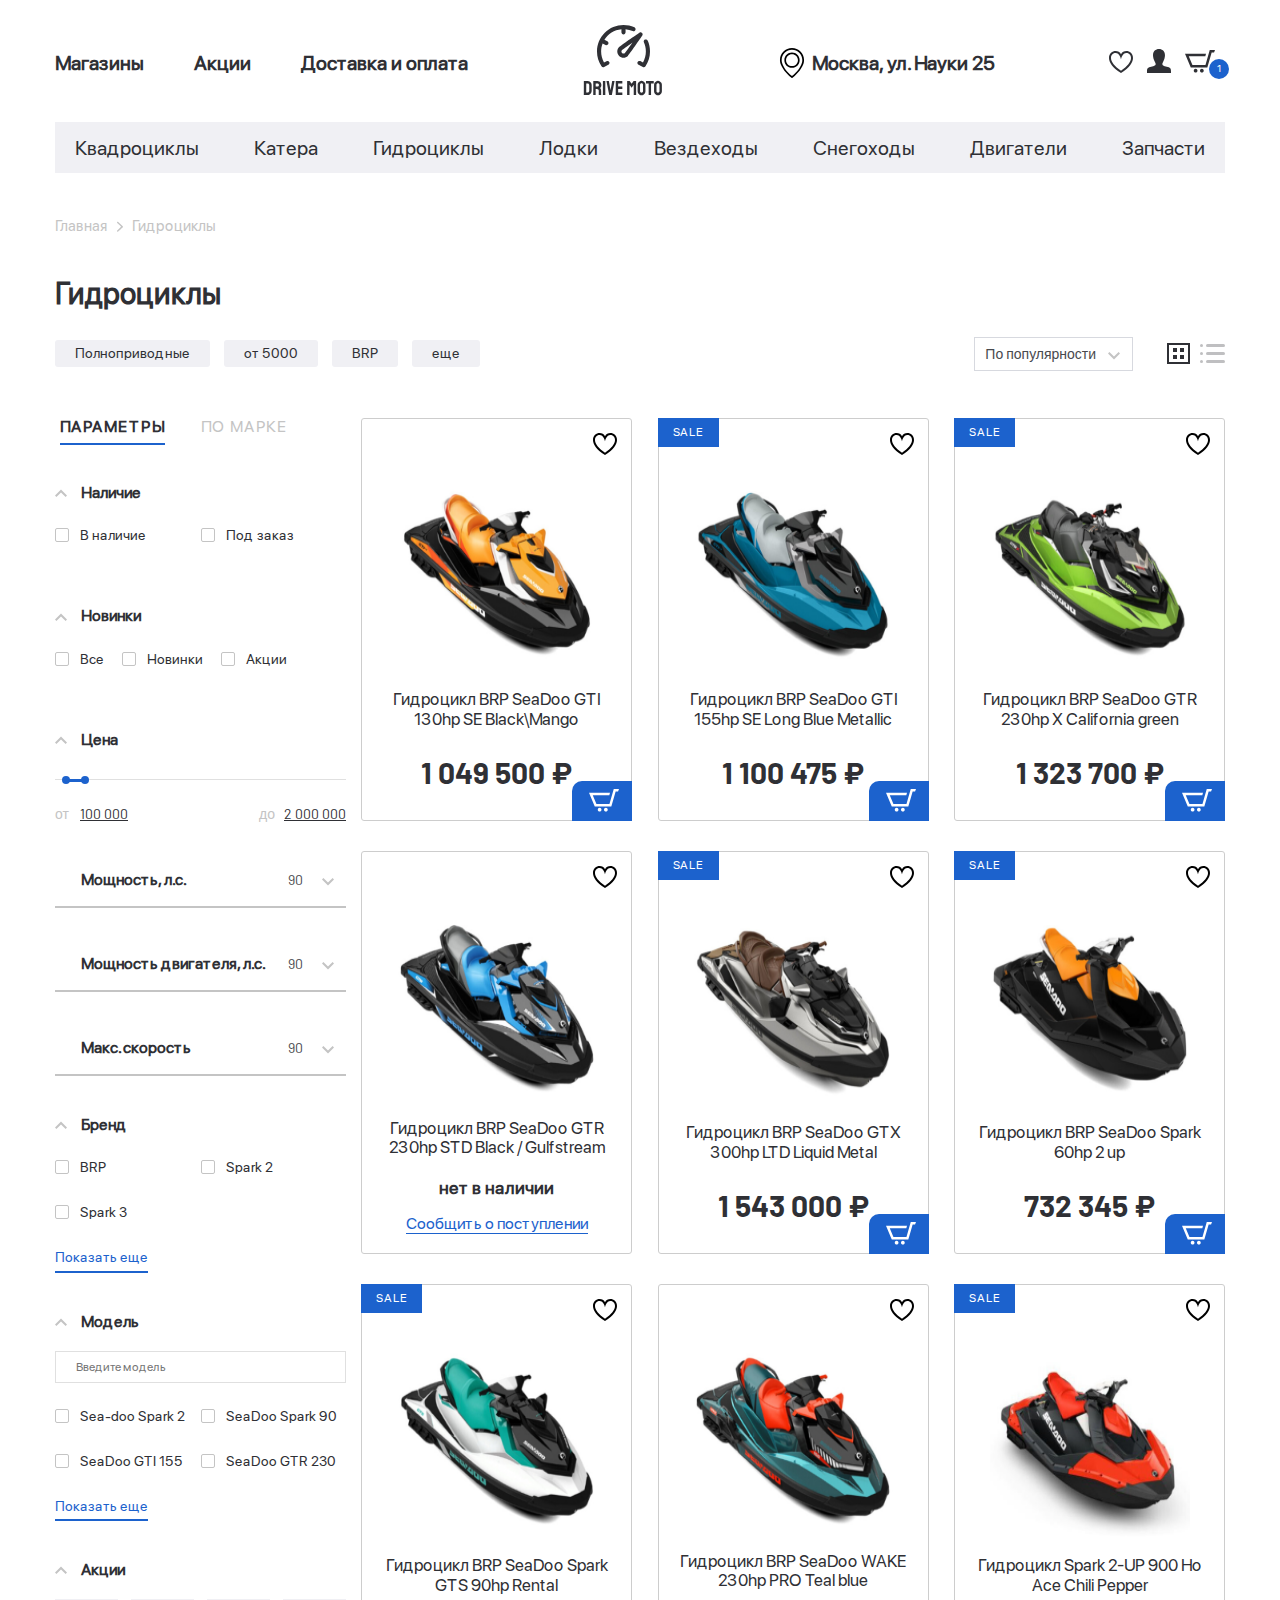
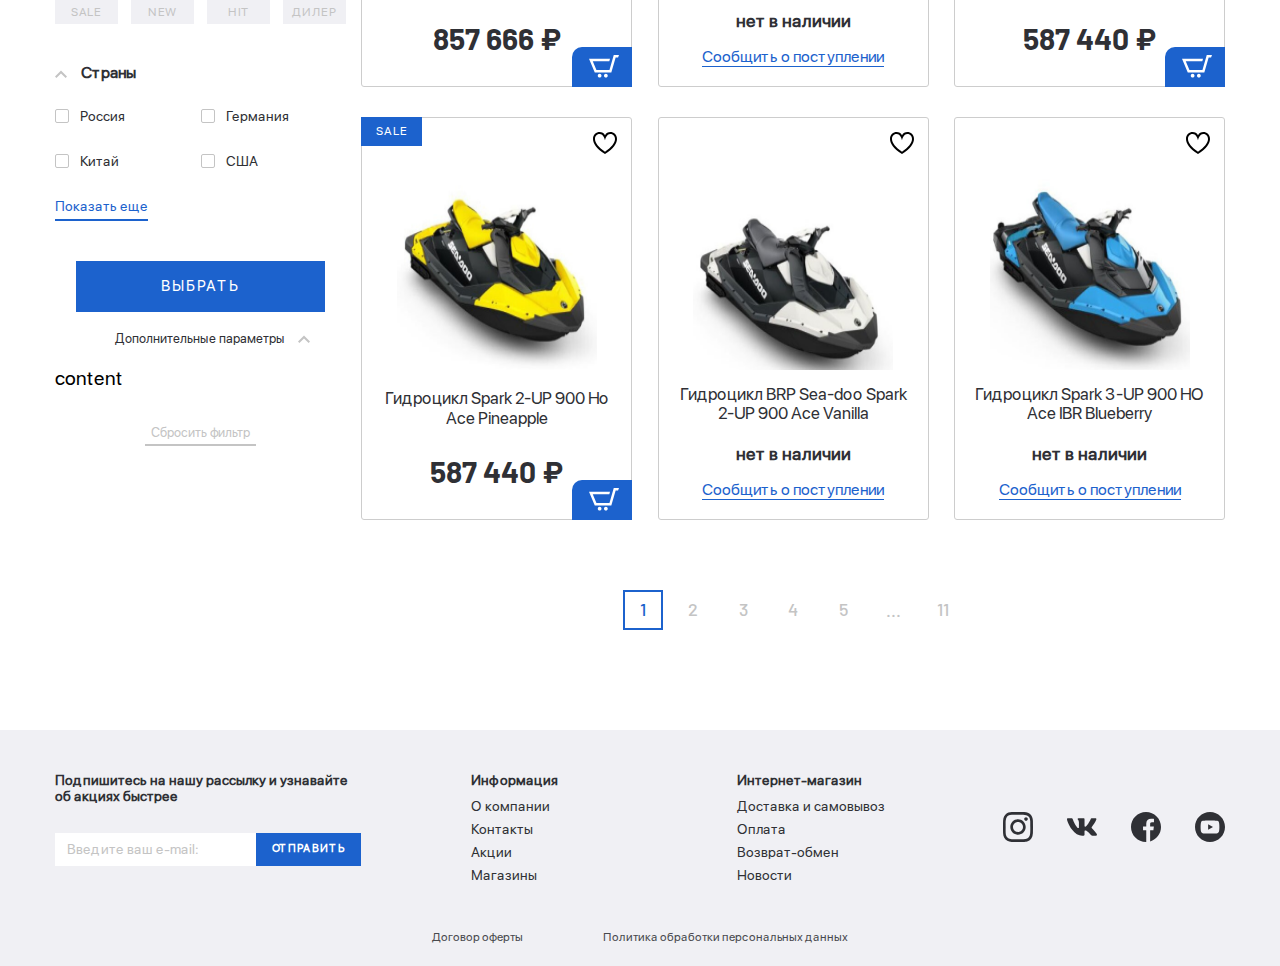
==== commit 355e4f9f: "end" ====
--- a/catalog.html
+++ b/catalog.html
@@ -23,7 +23,6 @@
 <body>
 
   <!-- start header -->
-
   <header class="header header-catalog">
     <div class="container">
       <div class="header__top">
@@ -32,7 +31,6 @@
           <div class="mobile-menu__btn-line"></div>
           <div class="mobile-menu__btn-line"></div>
         </button>
-
         <ul class="header__top-menu">
           <li><a href="#">Магазины</a></li>
           <li><a href="#">Акции</a></li>
@@ -66,100 +64,84 @@
       </ul>
     </div>
     <!-- /.mobile-top__menu -->
-
     <div class="mobile-menu">
       <ul class="mobile-menu__items">
-
         <li class="mobil-menu__item">
           <a href="#" class="mobil-menu__link">
             <img src="/icons/user.svg" alt="user" class="mobil-menu__img">
             Войти
           </a>
         </li>
-
         <li class="mobil-menu__item">
           <a href="#" class="mobil-menu__link">
             <img src="/icons/user.svg" alt="user" class="mobil-menu__img">
             Регистрация
           </a>
         </li>
-
         <li class="mobil-menu__item">
           <a href="#" class="mobil-menu__link">
             <img src="/icons/heart.svg" alt="user" class="mobil-menu__img">
             Избранное
           </a>
         </li>
-
         <li class="mobil-menu__item">
           <a href="#" class="mobil-menu__link">
             <img src="/icons/cart.svg" alt="user" class="mobil-menu__img">
             Корзина
           </a>
         </li>
-
         <li class="mobil-menu__item">
           <a href="#" class="mobil-menu__link">
             <img src="/icons/percent.svg" alt="user" class="mobil-menu__img">
             Акции
           </a>
         </li>
-
         <li class="mobil-menu__item">
           <a href="#" class="mobil-menu__link">
             <img src="/icons/delivery.svg" alt="user" class="mobil-menu__img">
             Доставка и оплата
           </a>
         </li>
-
         <li class="mobil-menu__item">
           <a href="#" class="mobil-menu__link">
             Квадроциклы
           </a>
         </li>
-
         <li class="mobil-menu__item">
           <a href="#" class="mobil-menu__link">
             Катера
           </a>
         </li>
-
         <li class="mobil-menu__item">
           <a href="#" class="mobil-menu__link">
             Гидроциклы
           </a>
         </li>
-
         <li class="mobil-menu__item">
           <a href="#" class="mobil-menu__link">
             Лодки
           </a>
         </li>
-
         <li class="mobil-menu__item">
           <a href="#" class="mobil-menu__link">
             Вездеходы
           </a>
         </li>
-
         <li class="mobil-menu__item">
           <a href="#" class="mobil-menu__link">
             Снегоходы
           </a>
         </li>
-
         <li class="mobil-menu__item">
           <a href="#" class="mobil-menu__link">
             Двигатели
           </a>
         </li>
-
         <li class="mobil-menu__item">
           <a href="#" class="mobil-menu__link">
             Запчасти
           </a>
         </li>
-
       </ul>
       <p class="mobile-menu__addres">
         Москва,
@@ -238,320 +220,276 @@
         <div class="catalog__inner">
           <div class="filter-btn">Использовать фильтр</div>
           <aside class="catalog__inner-aside aside-filter">
-
-
-              <div class="tabs aside-filter__tabs aside-filter__tabs--active tabs__wrapper">
-                <div class="aside-filter__tabs-inner">
-                  <a href="#catalog-1" class="tab aside-filter__tab tab--active"><span>Параметры</span></a>
-                  <a href="#catalog-2" class="tab aside-filter__tab"><span>по марке</span></a>
-                </div>
+            <div class="tabs aside-filter__tabs aside-filter__tabs--active tabs__wrapper">
+              <div class="aside-filter__tabs-inner">
+                <a href="#catalog-1" class="tab aside-filter__tab tab--active"><span>Параметры</span></a>
+                <a href="#catalog-2" class="tab aside-filter__tab"><span>по марке</span></a>
               </div>
-              <!-- tabs -->
-
-              <div class="tabs__container">
-                <div id="catalog-1" class="tabs__content aside-filter__tabs-content tabs__content--active">
-                  <form class="aside-filter__form">
-                    <ul class="aside-filter__list">
-
-                      <!-- start filter availability -->
-                      <li class="aside-filter__item-drop">
-                        <h3 class="aside-filter__title filter__item-drop filter__item-drop--active">Наличие</h3>
-                        <div class="aside-filter__content">
-                          <div class="aside-filter__content-box">
-                            <label class="aside-filter__content-label">
-                              <input class="filter-style" type="checkbox">
-                              В наличие
-                            </label>
-                          </div>
-                          <div class="aside-filter__content-box">
-                            <label class="aside-filter__content-label">
-                              <input class="filter-style" type="checkbox">
-                              Под заказ
-                            </label>
-                          </div>
-                        </div>
-                      </li>
-                      <!-- /.aside-filter__item--drop -->
-                      <!-- end filter availability -->
-
-                      <!-- start filter novetly -->
-                      <li class="aside-filter__item-drop">
-                        <h3 class="aside-filter__title filter__item-drop filter__item-drop--active">Новинки</h3>
-                        <div class="aside-filter__content aside-filter__content-radio">
-                          <div class="aside-filter__content-box">
-                            <label class="aside-filter__content-label">
-                              <input class="filter-style" name="radio" type="radio">
-                              Все
-                            </label>
-                          </div>
-                          <div class="aside-filter__content-box">
-                            <label class="aside-filter__content-label">
-                              <input class="filter-style" name="radio" type="radio">
-                              Новинки
-                            </label>
-                          </div>
-                          <div class="aside-filter__content-box">
-                            <label class="aside-filter__content-label">
-                              <input class="filter-style" name="radio" type="radio">
-                              Акции
-                            </label>
-                          </div>
-                        </div>
-                      </li>
-                      <!-- /.aside-filter__item -->
-                      <!-- end filter novetly -->
-
-                      <!-- start filter price -->
-                      <li class="aside-filter__item-drop">
-                        <h3 class="aside-filter__title filter__item-drop filter__item-drop--active">Цена</h3>
-                        <div class="aside-filter__content">
-                          <input type="text" class="js-range-slider" name="my_range" value="" data-from="150000"
-                            data-to="275000" />
-                        </div>
-                      </li>
-                      <!-- /.aside-filter__item -->
-                      <!-- end filter price -->
-
-
-
-                      <!-- start filter power -->
-                      <li class="aside-filter__item-list">
-                        <div class="filter__item-list">
-                          <h3 class="filter__item-listtitle">
-                            Мощность, л.с.
-                          </h3>
-                          <select class="filter-style filter__item-listselect">
-                            <option>90</option>
-                            <option>130</option>
-                            <option>154</option>
-                            <option>230</option>
-                            <option>300</option>
-                          </select>
-                        </div>
-
-
-                        <div class="filter__item-list">
-                          <h3 class="filter__item-listtitle">
-                            Мощность двигателя, л.с.
-                          </h3>
-                          <select class="filter-style filter__item-listselect">
-                            <option>90</option>
-                            <option>130</option>
-                            <option>154</option>
-                            <option>230</option>
-                            <option>300</option>
-                          </select>
-                        </div>
-
-
-                        <div class="filter__item-list">
-                          <h3 class="filter__item-listtitle">
-                            Макс. скорость
-                          </h3>
-                          <select class="filter-style filter__item-listselect">
-                            <option>90</option>
-                            <option>130</option>
-                            <option>154</option>
-                            <option>230</option>
-                            <option>300</option>
-                          </select>
-                        </div>
-                      </li>
-                      <!-- /.aside-filter__item -->
-                      <!-- end filter power -->
-
-                      <!-- start filter brend -->
-                      <li class="aside-filter__item-drop">
-                        <h3 class="aside-filter__title filter__item-drop filter__item-drop--active">Бренд</h3>
-                        <div class="aside-filter__content">
-
-                          <div class="aside-filter__content-box">
-                            <label class="aside-filter__content-label">
-                              <input class="filter-style" type="checkbox">
-                              BRP
-                            </label>
-                          </div>
-
-                          <div class="aside-filter__content-box">
-                            <label class="aside-filter__content-label">
-                              <input class="filter-style" type="checkbox">
-                              Spark 2
-                            </label>
-                          </div>
-
-                          <div class="aside-filter__content-box">
-                            <label class="aside-filter__content-label">
-                              <input class="filter-style" type="checkbox">
-                              Spark 3
-                            </label>
-                          </div>
-                          <div class="aside-filter__link-wrap">
-                            <a href="#" class="aside-filter__content-link">Показать еще</a>
-                          </div>
-                        </div>
-                      </li>
-                      <!-- /.aside-filter__item--drop -->
-                      <!-- end filter brend -->
-
-                      <!-- start filter model -->
-                      <li class="aside-filter__item-drop">
-                        <h3 class="aside-filter__title filter__item-drop filter__item-drop--active">Модель</h3>
-                        <div class="aside-filter__content">
-                          <input class="aside-filter__content-input" type="text" placeholder="Введите модель ">
-
-                          <div class="aside-filter__content-box">
-                            <label class="aside-filter__content-label">
-                              <input class="filter-style" type="checkbox">
-                              Sea-doo Spark 2
-                            </label>
-                          </div>
-
-                          <div class="aside-filter__content-box">
-                            <label class="aside-filter__content-label">
-                              <input class="filter-style" type="checkbox">
-                              SeaDoo Spark 90
-                            </label>
-                          </div>
-
-                          <div class="aside-filter__content-box">
-                            <label class="aside-filter__content-label">
-                              <input class="filter-style" type="checkbox">
-                              SeaDoo GTI 155
-                            </label>
-                          </div>
-
-                          <div class="aside-filter__content-box">
-                            <label class="aside-filter__content-label">
-                              <input class="filter-style" type="checkbox">
-                              SeaDoo GTR 230
-                            </label>
-                          </div>
-
-                          <div class="aside-filter__link-wrap">
-                            <a href="#" class="aside-filter__content-link">Показать еще</a>
-                          </div>
-
-                        </div>
-                      </li>
-                      <!-- /.aside-filter__item--drop -->
-                      <!-- end filter model -->
-
-                      <!-- start filter action -->
-                      <li class="aside-filter__item-drop btn-checked">
-                        <h3 class="aside-filter__title filter__item-drop filter__item-drop--active">Акции</h3>
-                        <div class="aside-filter__content">
-
-                          <div class="aside-filter__content-box">
-                            <label class="aside-filter__content-label">
-                              <input class="filter-style" type="checkbox">
-                              <span class="btn-checked__text">SALE</span>
-                            </label>
-                          </div>
-
-                          <div class="aside-filter__content-box">
-                            <label class="aside-filter__content-label">
-                              <input class="filter-style" type="checkbox">
-                              <span class="btn-checked__text">NEW</span>
-                            </label>
-                          </div>
-
-                          <div class="aside-filter__content-box">
-                            <label class="aside-filter__content-label">
-                              <input class="filter-style" type="checkbox">
-                              <span class="btn-checked__text">HIT</span>
-                            </label>
-                          </div>
-
-                          <div class="aside-filter__content-box">
-                            <label class="aside-filter__content-label">
-                              <input class="filter-style" type="checkbox">
-                              <span class="btn-checked__text">ДИЛЕР</span>
-                            </label>
-                          </div>
-
-                        </div>
-                      </li>
-                      <!-- end filter action -->
-
-                      <!-- start filter country -->
-                      <li class="aside-filter__item-drop">
-                        <h3 class="aside-filter__title filter__item-drop filter__item-drop--active">Страны</h3>
-                        <div class="aside-filter__content">
-
-                          <div class="aside-filter__content-box">
-                            <label class="aside-filter__content-label">
-                              <input class="filter-style" type="checkbox">
-                              Россия
-                            </label>
-                          </div>
-
-                          <div class="aside-filter__content-box">
-                            <label class="aside-filter__content-label">
-                              <input class="filter-style" type="checkbox">
-                              Германия
-                            </label>
-                          </div>
-
-                          <div class="aside-filter__content-box">
-                            <label class="aside-filter__content-label">
-                              <input class="filter-style" type="checkbox">
-                              Китай
-                            </label>
-                          </div>
-
-                          <div class="aside-filter__content-box">
-                            <label class="aside-filter__content-label">
-                              <input class="filter-style" type="checkbox">
-                              CША
-                            </label>
-                          </div>
-
-                          <div class="aside-filter__link-wrap">
-                            <a href="#" class="aside-filter__content-link">Показать еще</a>
-                          </div>
-
-                        </div>
-                      </li>
-                      <!-- end filter country -->
-
-                      <div class="aside-filter__button-wrap">
-                        <button class="aside-filter__button aside-filter__button--active">ВЫБРАТЬ</button>
-                      </div>
-
-                      <!-- start extra options box-->
-                      <li class="aside-filter__item-drop">
-                        <p class="aside-filter__title filter__item-extra filter__item-drop--active">Дополнительные
-                          параметры</p>
-                        <div class="aside-filter__content">
-                          <div class="aside-filter__content-box">
-                            content
-                          </div>
-                        </div>
-
-                        <div class="aside-filter__button-inner">
-                          <button class="aside-filter__button-reset">Сбросить фильтр</button>
-                        </div>
-                      </li>
-                      <!-- end extra options box -->
-
-
-                    </ul>
-                    <!-- /.aside-filter__list -->
-
-                  </form>
-                  <!-- /.aside-filter__form -->
-                </div>
-                <!-- /.tabs__content -->
-                <div id="catalog-2" class="tabs__content aside-filter__tabs-content ">
-                  content2
-                </div>
-                <!-- /.tabs__content -->
+            </div>
+            <!-- tabs -->
+            <div class="tabs__container">
+              <div id="catalog-1" class="tabs__content aside-filter__tabs-content tabs__content--active">
+                <form class="aside-filter__form">
+                  <ul class="aside-filter__list">
+                    <!-- start filter availability -->
+                    <li class="aside-filter__item-drop">
+                      <h3 class="aside-filter__title filter__item-drop filter__item-drop--active">Наличие</h3>
+                      <div class="aside-filter__content">
+                        <div class="aside-filter__content-box">
+                          <label class="aside-filter__content-label">
+                            <input class="filter-style" type="checkbox">
+                            В наличие
+                          </label>
+                        </div>
+                        <div class="aside-filter__content-box">
+                          <label class="aside-filter__content-label">
+                            <input class="filter-style" type="checkbox">
+                            Под заказ
+                          </label>
+                        </div>
+                      </div>
+                    </li>
+                    <!-- /.aside-filter__item--drop -->
+                    <!-- end filter availability -->
+                    <!-- start filter novetly -->
+                    <li class="aside-filter__item-drop">
+                      <h3 class="aside-filter__title filter__item-drop filter__item-drop--active">Новинки</h3>
+                      <div class="aside-filter__content aside-filter__content-radio">
+                        <div class="aside-filter__content-box">
+                          <label class="aside-filter__content-label">
+                            <input class="filter-style" name="radio" type="radio">
+                            Все
+                          </label>
+                        </div>
+                        <div class="aside-filter__content-box">
+                          <label class="aside-filter__content-label">
+                            <input class="filter-style" name="radio" type="radio">
+                            Новинки
+                          </label>
+                        </div>
+                        <div class="aside-filter__content-box">
+                          <label class="aside-filter__content-label">
+                            <input class="filter-style" name="radio" type="radio">
+                            Акции
+                          </label>
+                        </div>
+                      </div>
+                    </li>
+                    <!-- /.aside-filter__item -->
+                    <!-- end filter novetly -->
+                    <!-- start filter price -->
+                    <li class="aside-filter__item-drop">
+                      <h3 class="aside-filter__title filter__item-drop filter__item-drop--active">Цена</h3>
+                      <div class="aside-filter__content">
+                        <input type="text" class="js-range-slider" name="my_range" value="" data-from="150000"
+                          data-to="275000" />
+                      </div>
+                    </li>
+                    <!-- /.aside-filter__item -->
+                    <!-- end filter price -->
+
+                    <!-- start filter power -->
+                    <li class="aside-filter__item-list">
+                      <div class="filter__item-list">
+                        <h3 class="filter__item-listtitle">
+                          Мощность, л.с.
+                        </h3>
+                        <select class="filter-style filter__item-listselect">
+                          <option>90</option>
+                          <option>130</option>
+                          <option>154</option>
+                          <option>230</option>
+                          <option>300</option>
+                        </select>
+                      </div>
+                      <div class="filter__item-list">
+                        <h3 class="filter__item-listtitle">
+                          Мощность двигателя, л.с.
+                        </h3>
+                        <select class="filter-style filter__item-listselect">
+                          <option>90</option>
+                          <option>130</option>
+                          <option>154</option>
+                          <option>230</option>
+                          <option>300</option>
+                        </select>
+                      </div>
+                      <div class="filter__item-list">
+                        <h3 class="filter__item-listtitle">
+                          Макс. скорость
+                        </h3>
+                        <select class="filter-style filter__item-listselect">
+                          <option>90</option>
+                          <option>130</option>
+                          <option>154</option>
+                          <option>230</option>
+                          <option>300</option>
+                        </select>
+                      </div>
+                    </li>
+                    <!-- /.aside-filter__item -->
+                    <!-- end filter power -->
+                    <!-- start filter brend -->
+                    <li class="aside-filter__item-drop">
+                      <h3 class="aside-filter__title filter__item-drop filter__item-drop--active">Бренд</h3>
+                      <div class="aside-filter__content">
+                        <div class="aside-filter__content-box">
+                          <label class="aside-filter__content-label">
+                            <input class="filter-style" type="checkbox">
+                            BRP
+                          </label>
+                        </div>
+                        <div class="aside-filter__content-box">
+                          <label class="aside-filter__content-label">
+                            <input class="filter-style" type="checkbox">
+                            Spark 2
+                          </label>
+                        </div>
+                        <div class="aside-filter__content-box">
+                          <label class="aside-filter__content-label">
+                            <input class="filter-style" type="checkbox">
+                            Spark 3
+                          </label>
+                        </div>
+                        <div class="aside-filter__link-wrap">
+                          <a href="#" class="aside-filter__content-link">Показать еще</a>
+                        </div>
+                      </div>
+                    </li>
+                    <!-- /.aside-filter__item--drop -->
+                    <!-- end filter brend -->
+                    <!-- start filter model -->
+                    <li class="aside-filter__item-drop">
+                      <h3 class="aside-filter__title filter__item-drop filter__item-drop--active">Модель</h3>
+                      <div class="aside-filter__content">
+                        <input class="aside-filter__content-input" type="text" placeholder="Введите модель ">
+                        <div class="aside-filter__content-box">
+                          <label class="aside-filter__content-label">
+                            <input class="filter-style" type="checkbox">
+                            Sea-doo Spark 2
+                          </label>
+                        </div>
+                        <div class="aside-filter__content-box">
+                          <label class="aside-filter__content-label">
+                            <input class="filter-style" type="checkbox">
+                            SeaDoo Spark 90
+                          </label>
+                        </div>
+                        <div class="aside-filter__content-box">
+                          <label class="aside-filter__content-label">
+                            <input class="filter-style" type="checkbox">
+                            SeaDoo GTI 155
+                          </label>
+                        </div>
+                        <div class="aside-filter__content-box">
+                          <label class="aside-filter__content-label">
+                            <input class="filter-style" type="checkbox">
+                            SeaDoo GTR 230
+                          </label>
+                        </div>
+                        <div class="aside-filter__link-wrap">
+                          <a href="#" class="aside-filter__content-link">Показать еще</a>
+                        </div>
+                      </div>
+                    </li>
+                    <!-- /.aside-filter__item--drop -->
+                    <!-- end filter model -->
+                    <!-- start filter action -->
+                    <li class="aside-filter__item-drop btn-checked">
+                      <h3 class="aside-filter__title filter__item-drop filter__item-drop--active">Акции</h3>
+                      <div class="aside-filter__content">
+                        <div class="aside-filter__content-box">
+                          <label class="aside-filter__content-label">
+                            <input class="filter-style" type="checkbox">
+                            <span class="btn-checked__text">SALE</span>
+                          </label>
+                        </div>
+                        <div class="aside-filter__content-box">
+                          <label class="aside-filter__content-label">
+                            <input class="filter-style" type="checkbox">
+                            <span class="btn-checked__text">NEW</span>
+                          </label>
+                        </div>
+                        <div class="aside-filter__content-box">
+                          <label class="aside-filter__content-label">
+                            <input class="filter-style" type="checkbox">
+                            <span class="btn-checked__text">HIT</span>
+                          </label>
+                        </div>
+                        <div class="aside-filter__content-box">
+                          <label class="aside-filter__content-label">
+                            <input class="filter-style" type="checkbox">
+                            <span class="btn-checked__text">ДИЛЕР</span>
+                          </label>
+                        </div>
+                      </div>
+                    </li>
+                    <!-- end filter action -->
+                    <!-- start filter country -->
+                    <li class="aside-filter__item-drop">
+                      <h3 class="aside-filter__title filter__item-drop filter__item-drop--active">Страны</h3>
+                      <div class="aside-filter__content">
+                        <div class="aside-filter__content-box">
+                          <label class="aside-filter__content-label">
+                            <input class="filter-style" type="checkbox">
+                            Россия
+                          </label>
+                        </div>
+                        <div class="aside-filter__content-box">
+                          <label class="aside-filter__content-label">
+                            <input class="filter-style" type="checkbox">
+                            Германия
+                          </label>
+                        </div>
+                        <div class="aside-filter__content-box">
+                          <label class="aside-filter__content-label">
+                            <input class="filter-style" type="checkbox">
+                            Китай
+                          </label>
+                        </div>
+                        <div class="aside-filter__content-box">
+                          <label class="aside-filter__content-label">
+                            <input class="filter-style" type="checkbox">
+                            CША
+                          </label>
+                        </div>
+                        <div class="aside-filter__link-wrap">
+                          <a href="#" class="aside-filter__content-link">Показать еще</a>
+                        </div>
+                      </div>
+                    </li>
+                    <!-- end filter country -->
+                    <div class="aside-filter__button-wrap">
+                      <button class="aside-filter__button aside-filter__button--active">ВЫБРАТЬ</button>
+                    </div>
+                    <!-- start extra options box-->
+                    <li class="aside-filter__item-drop">
+                      <p class="aside-filter__title filter__item-extra filter__item-drop--active">Дополнительные
+                        параметры</p>
+                      <div class="aside-filter__content">
+                        <div class="aside-filter__content-box">
+                          content
+                        </div>
+                      </div>
+                      <div class="aside-filter__button-inner">
+                        <button class="aside-filter__button-reset">Сбросить фильтр</button>
+                      </div>
+                    </li>
+                    <!-- end extra options box -->
+                  </ul>
+                  <!-- /.aside-filter__list -->
+                </form>
+                <!-- /.aside-filter__form -->
               </div>
-              <!-- /.tabs__container -->
-
+              <!-- /.tabs__content -->
+              <div id="catalog-2" class="tabs__content aside-filter__tabs-content ">
+                content2
+              </div>
+              <!-- /.tabs__content -->
+            </div>
+            <!-- /.tabs__container -->
           </aside>
           <!-- /.catalog__inner-aside -->
-
           <!-- end aside -->
 
           <!-- start catalog -->
@@ -725,7 +663,6 @@
               <!-- /.product-slider__item-link -->
             </div>
             <!-- tabs-container__item-wrapper -->
-
             <!-- start pagination -->
             <div class="pagination">
               <ul class="pagination-list">
@@ -740,7 +677,6 @@
               <!-- /.pagination-list -->
             </div>
             <!-- /.pagination -->
-
           </div>
           <!-- /.catalog__inner-list -->
         </div>
@@ -748,8 +684,68 @@
       </div>
     </section>
     <!-- /.catalog -->
-
   </main>
+
+  <!-- start footer -->
+  <footer class="footer">
+    <div class="container">
+      <div class="footer__inner">
+        <div class="footer-subs">
+          <h4 class="footer-subs__title">Подпишитесь на нашу рассылку и узнавайте об акциях быстрее</h4>
+          <form class="footer-subs__form">
+            <input class="footer-subs__input" type="text" placeholder="Введите ваш e-mail:">
+            <button class="footer-subs__button" type="submit">Отправить</button>
+          </form>
+          <!-- /.footer-subs__form -->
+        </div>
+        <!-- /.footer-subs -->
+        <div class="footer-menu">
+          <h4 class="footer__title footer__title-info">Информация</h4>
+          <ul class="footer-menu__items">
+            <li class="footer-menu__item"><a href="#" class="footer-menu__link">О компании</a></li>
+            <li class="footer-menu__item"><a href="#" class="footer-menu__link">Контакты</a></li>
+            <li class="footer-menu__item"><a href="#" class="footer-menu__link">Акции</a></li>
+            <li class="footer-menu__item"><a href="#" class="footer-menu__link">Магазины</a></li>
+          </ul>
+        </div>
+        <!-- /.footer-menu -->
+        <div class="footer-menu">
+          <h4 class="footer__title footer__title-shop">Интернет-магазин</h4>
+          <ul class="footer-menu__items">
+            <li class="footer-menu__item"><a href="#" class="footer-menu__link">Доставка и самовывоз</a></li>
+            <li class="footer-menu__item"><a href="#" class="footer-menu__link">Оплата</a></li>
+            <li class="footer-menu__item"><a href="#" class="footer-menu__link">Возврат-обмен</a></li>
+            <li class="footer-menu__item"><a href="#" class="footer-menu__link">Новости</a></li>
+          </ul>
+        </div>
+        <!-- /.footer-menu -->
+        <div class="footer-social__wrap">
+          <div class="footer-social">
+            <a href="" class="footer-social__link">
+              <img src="/icons/instagram-icon.svg" alt="instagram">
+            </a>
+            <a href="" class="footer-social__link">
+              <img src="/icons/vk-icon.svg" alt="vk">
+            </a>
+            <a href="" class="footer-social__link">
+              <img src="/icons/facebook-icon.svg" alt="facebook">
+            </a>
+            <a href="" class="footer-social__link">
+              <img src="/icons/youtube-icon.svg" alt="youtube">
+            </a>
+          </div>
+          <!-- /.footer-social -->
+        </div>
+      </div>
+      <!-- /.footer__inner -->
+      <div class="footer-bottom__links">
+        <a class="footer-bottom__link" href="#">Договор оферты</a>
+        <a class="footer-bottom__link" href="#">Политика обработки персональных данных</a>
+      </div>
+      <!-- /.footer-bottom__links -->
+    </div>
+  </footer>
+  <!-- /.footer -->
 
   <script src="https://code.jquery.com/jquery-3.5.1.min.js"
     integrity="sha256-9/aliU8dGd2tb6OSsuzixeV4y/faTqgFtohetphbbj0=" crossorigin="anonymous"></script>
--- a/css/style.css
+++ b/css/style.css
@@ -61,10 +61,8 @@
   margin: 0 auto;
 }
 
-
 /* start header */
 /* start header__top */
-
 .header {
   margin-bottom: 80px;
   position: relative;
@@ -259,11 +257,9 @@
   top: 10px;
   right: -4px;
 }
-
 /* end header__top */
 
 /* start header__bottom */
-
 .header__bottom {
   padding: 15px 0 13px;
   background-color: #F0F0F4;
@@ -308,13 +304,10 @@
   transform: translateY(5px) scale(1);
   transition: all 0.3s;
 }
-
 /* end header__bottom */
-
 /* end header */
 
 /* start section-slider */
-
 .section-slider__inner {
   min-width: 870px;
   width: 100%;
@@ -525,11 +518,9 @@
   text-align: center;
   color: #1C62CD;
 }
-
 /* end section-slider */
 
 /* start section search */
-
 .search__links {
   margin-bottom: 25px;
 }
@@ -607,7 +598,6 @@
   outline: none;
 }
 
-
 .search__form-input::-webkit-input-placeholder {
   opacity: 1;
   transition: opacity 0.6s ease;
@@ -647,11 +637,9 @@
   opacity: 0;
   transition: opacity 0.6s ease;
 }
-
 /* end section search */
 
 /* start section categories */
-
 .categories {
   margin-bottom: 50px;
 }
@@ -723,12 +711,9 @@
   max-width: 100%;
   max-height: 100%;
 }
-
-
 /* end section categories */
 
 /* start section products */
-
 .tabs__wrapper {
   padding-left: 5px;
   padding-right: 5px;
@@ -758,7 +743,6 @@
 .products-tabs__item.tab--active {
   border-bottom: 3px solid #1C62CD;
 }
-
 
 .tabs-container__item-wrapper {
   width: 271px;
@@ -781,7 +765,6 @@
   justify-content: center;
   padding: 0px 7px;
 }
-
 
 .product-slider__item-link {
   width: auto;
@@ -795,8 +778,6 @@
   align-items: center;
   transition: all .5s;
 }
-
-
 
 .product-slider__hover-text {
   padding: 18px 20px;
@@ -853,7 +834,6 @@
 .button-favorite--active::before {
   background-image: url('../img/products/favorite-active.svg');
 }
-
 
 .tabs-container__button-cart {
   position: absolute;
@@ -983,23 +963,17 @@
   text-transform: uppercase;
   color: #2F3035;
 }
-
 /* end section products
 
 /* start banner  */
-
 .banner-home__link img {
   max-width: 1170px;
   width: 100%;
   height: auto;
 }
-
 /* end banner  */
 
-
-
 /* start footer */
-
 .footer {
   background-color: #F0F0F4;
   padding-bottom: 22px;
@@ -1019,7 +993,8 @@
   margin-right: 15px;
 }
 
-.footer__title, .footer-subs__title {
+.footer__title,
+.footer-subs__title {
   font-weight: 700;
   font-size: 14px;
   color: #2F3035;
@@ -1102,7 +1077,6 @@
   margin-left: 80px;
 }
 
-
 .footer-subs__input::-webkit-input-placeholder {
   opacity: 1;
   transition: opacity 0.3s ease;
@@ -1142,16 +1116,10 @@
   opacity: 0;
   transition: opacity 0.3s ease;
 }
-
 /* end footer */
 
-
-
-
 /* start page catalog */
-
 /* start breadcrumbs */
-
 .header-catalog {
   margin-bottom: 40px;
 }
@@ -1187,12 +1155,9 @@
 .breadcrumbs-item:last-child::after {
   display: none;
 }
-
 /* end breadcrumbs */
 
-
 /* start section catalog */
-
 .catalog {
   margin-bottom: 100px;
 }
@@ -1205,7 +1170,6 @@
 }
 
 /* start catalog__filter */
-
 .catalog__filter {
   display: flex;
   justify-content: space-between;
@@ -1276,7 +1240,6 @@
 }
 
 /* end catalog__filter */
-
 .filter-btn {
   display: none;
 }
@@ -1287,7 +1250,6 @@
 }
 
 /* start catalog-aside */
-
 .catalog__inner-aside {
   max-width: 291px;
   width: 100%;
@@ -1374,7 +1336,6 @@
   font-size: 14px;
   color: #2F3035;
 }
-
 
 .jq-checkbox,
 .jq-radio {
@@ -1418,7 +1379,6 @@
   box-shadow: none;
 }
 
-
 .aside-filter__content.aside-filter__content-radio {
   flex-wrap: nowrap;
 }
@@ -1431,7 +1391,6 @@
 .aside-filter__content.aside-filter__content-radio .aside-filter__content-box:last-child {
   margin-right: 0;
 }
-
 
 .irs--flat.irs-with-grid {
   width: 100%;
@@ -1510,11 +1469,9 @@
   width: 0;
   height: 0;
 }
-
 /* end filter price */
 
 /* start filter power */
-
 .filter__item-list:first-child {
   margin-top: 70px;
 }
@@ -1615,12 +1572,9 @@
   background: rgba(107, 126, 172, 0.05);
   color: rgba(0, 0, 0, 0.6);
 }
-
 /* end filter power */
 
-
 /* start filter brend */
-
 .aside-filter__link-wrap {
   width: 100%;
 }
@@ -1632,12 +1586,9 @@
   padding-bottom: 5px;
   border-bottom: 2px solid #1C62CD;
 }
-
 /* end filter brend */
 
-
 /* start filter model */
-
 .aside-filter__content-input {
   margin-bottom: 20px;
   padding: 8px 20px;
@@ -1692,11 +1643,9 @@
   opacity: 0;
   transition: opacity 0.3s ease;
 }
-
 /* end filter model */
 
 /* start filter action */
-
 .aside-filter__item-drop.btn-checked {
   margin-bottom: 18px;
 }
@@ -1706,8 +1655,6 @@
   justify-content: space-between;
   align-items: center;
 }
-
-
 
 .btn-checked .aside-filter__content-box {
   width: 63px;
@@ -1750,12 +1697,7 @@
 .btn-checked .jq-checkbox.checked .jq-checkbox__div {
   display: none;
 }
-
-
 /* end filter action */
-
-/* start filter country */
-/* end filter country */
 
 .aside-filter__button-wrap {
   text-align: center;
@@ -1782,7 +1724,6 @@
 }
 
 /* start extra options box */
-
 .filter__item-extra {
   font-weight: 400;
   font-size: 13px;
@@ -1829,20 +1770,16 @@
   cursor: pointer;
 
 }
-
 /* end extra options box */
-
 /* end catalog-aside */
 
 /* start catalog-list */
-
 .catalog__inner-list {
   width: 870px;
   display: flex;
   flex-wrap: wrap;
   justify-content: space-between;
 }
-
 
 .tabs-container__item-wrapper {
   margin-bottom: 30px;
@@ -1892,18 +1829,10 @@
 .pagination-list__link {
   color: #C4C4C4;
 }
-
 /* end catalog-list */
 
-/* end section catalog */
-
-/* end page catalog */
-
 /* start product-page */
-
 /* start section product-page__card */
-
-
 .product-page__card-inner {
   display: flex;
   justify-content: space-between;
@@ -1912,7 +1841,6 @@
 .product-page__img-inner {
   max-width: 500px;
   width: 100%;
-  height: 579px;
   padding-top: 54px;
   display: flex;
   flex-direction: column;
@@ -1920,7 +1848,6 @@
   align-items: center;
   position: relative;
 }
-
 
 .product-page__img-inner.product-page__img-inner--sale::before {
   content: 'SALE';
@@ -1944,9 +1871,9 @@
 }
 
 .product-page__img {
-  max-width: 100%;
+  display: block;
+  max-width: 500px;
   width: 100%;
-  height: 579px;
   margin-bottom: 17px;
 }
 
@@ -2008,7 +1935,6 @@
   height: 27px;
   margin-right: 25px;
 }
-
 
 .product-page__tabs-item {
   margin-right: 20px;
@@ -2082,21 +2008,26 @@
   padding: 16px 53px;
 }
 
+.product-page__card-btn {
+  display: none;
+}
 /* end section product-page__card */
 
 /* start section product-page__data */
-
-
 .product-page__tabs-wrapper {
   max-width: 100%;
   height: 70px;
   background: #F0F0F4;
-  display: flex;
-  justify-content: space-between;
+
   padding: 22px 40px 20px;
   font-weight: 400;
   font-size: 20px;
   margin-bottom: 50px;
+}
+
+.product-page__tabs-box {
+  display: flex;
+  justify-content: space-between;
 }
 
 .product-page__tabs-link {
@@ -2172,7 +2103,6 @@
   outline: none;
 }
 
-
 .product-page__search-input::-webkit-input-placeholder {
   opacity: 1;
   transition: opacity 0.3s ease;
@@ -2225,7 +2155,6 @@
   margin-left: 54px;
 }
 
-
 .product-card__item {
   display: flex;
   justify-content: flex-start;
@@ -2296,6 +2225,8 @@
   cursor: pointer;
 }
 
+.footer__title--active {
+  pointer-events: none;
+}
 /* end section product-page__data */
-
 /* end product-page */
--- a/css/media.css
+++ b/css/media.css
@@ -27,10 +27,7 @@
 	.product__content {
 		margin-bottom: 45px;
 	}
-
-}
-
-
+}
 
 @media(max-width: 1200px) {
 	.header {
@@ -69,11 +66,64 @@
 	.catalog__inner-list {
 		justify-content: space-around;
 	}
-
-
-}
-
-
+}
+
+@media(max-width: 1168px) {
+
+	.section-main {
+		margin-bottom: 40px;
+	}
+
+	.product-page__card-inner {
+		flex-direction: column;
+	}
+
+	.product-page__img-inner {
+		max-width: 100%;
+		margin-bottom: 30px;
+		text-align: center;
+	}
+
+	.product-page__info {
+		order: -1;
+		height: auto;
+	}
+
+	.product-page__box {
+		display: none;
+	}
+
+	.search-input__inner {
+		margin-right: 40px;
+	}
+
+	.product-card__title,
+	.product-card__addres {
+		margin-left: 10px;
+	}
+
+	.product-card__title:first-child,
+	.product-card__addres:first-child {
+		margin-left: 0;
+	}
+
+	.product-card__title,
+	.product-card__addres {
+		max-width: 20%
+	}
+
+	.product-page__img-inner {
+		margin-bottom: 0;
+	}
+
+	.product-page__link {
+		margin-bottom: 30px;
+	}
+
+	.product-page__card-btn {
+		display: block;
+	}
+}
 
 @media(max-width: 968px) {
 
@@ -108,10 +158,89 @@
 		justify-content: space-around;
 	}
 
-
-}
-
-
+	.product-card__title {
+		padding-bottom: 20px;
+	}
+
+	.product-page__label-check {
+		display: block;
+		margin-top: 25px;
+	}
+
+	.product-page__label-check:last-child {
+		margin-left: 0;
+	}
+
+	.product-card__title:nth-child(1),
+	.product-card__title:nth-child(2),
+	.product-card__addres:nth-child(1),
+	.product-card__addres:nth-child(2) {
+		max-width: 25%;
+	}
+
+	.product-card__title:nth-child(n+3),
+	.product-card__addres:nth-child(n+3) {
+		width: 15%;
+	}
+}
+
+@media(max-width: 868px) {
+
+	.tabs__content-wrap {
+		margin-left: 0;
+	}
+
+	.search-input__inner {
+		margin-right: 0;
+	}
+
+	.product-page__search-input {
+		max-width: 200px;
+		width: 100%;
+	}
+
+	.product-page__data {
+		position: relative;
+	}
+
+	.product-page__tabs-wrapper {
+		position: absolute;
+		overflow-x: scroll;
+		overflow-y: hidden;
+		right: 0;
+	}
+
+	.product-page__tabs-box {
+		width: 900px;
+	}
+
+	.tabs__container {
+		padding-top: 110px;
+	}
+
+	.product-card__item-title {
+		display: none;
+	}
+
+	.product-card__item {
+		flex-direction: column;
+	}
+
+	.product-card__btn {
+		margin-left: 0;
+		margin-right: auto;
+	}
+
+	.product-card__addres {
+		margin-left: 0;
+		min-width: 290px;
+		margin-bottom: 15px;
+	}
+
+	.product-card__item:nth-child(n+3) {
+		display: none;
+	}
+}
 
 @media(max-width: 820px) {
 	.mobile-overflow {
@@ -142,9 +271,7 @@
 	.catalog__inner-list {
 		width: 271px;
 	}
-
-}
-
+}
 
 @media(max-width: 770px) {
 
@@ -187,10 +314,7 @@
 	.catalog__filter-button {
 		display: none;
 	}
-
-
-}
-
+}
 
 @media(max-width: 678px) {
 	.footer__inner {
@@ -214,12 +338,7 @@
 	.catalog__inner-aside {
 		display: block;
 	}
-
-}
-
-
-
-
+}
 
 @media(max-width: 640px) {
 
@@ -245,7 +364,7 @@
 		font-weight: 500;
 		color: #fff;
 		text-transform: uppercase;
-		background-color:#1C62CD;
+		background-color: #1C62CD;
 		text-align: center;
 		cursor: pointer;
 	}
@@ -262,7 +381,6 @@
 	.catalog__inner-list {
 		width: 100%;
 	}
-
 }
 
 
@@ -275,10 +393,7 @@
 		width: 430px;
 		padding-bottom: 5px;
 	}
-
-}
-
-
+}
 
 @media(max-width: 450px) {
 
@@ -289,8 +404,6 @@
 	.catalog__filter-items {
 		margin-bottom: 20px;
 	}
-
-
 
 	.mobile-menu__top,
 	.filter__items-scroll {
@@ -320,7 +433,6 @@
 		background-size: contain;
 	}
 
-
 	.footer-bottom__links {
 		display: flex;
 		flex-direction: column;
@@ -334,8 +446,6 @@
 	.footer-bottom__link {
 		margin-bottom: 20px;
 	}
-
-
 }
 
 @media(max-width: 370px) {
@@ -347,7 +457,7 @@
 		margin: 0;
 		order: 0;
 		width: 100%;
-		border-bottom: 2px solid #b4b4b4;
+		border-bottom: 1px solid rgba(180, 180, 180, 0.3);
 	}
 
 	.footer-subs {
@@ -364,7 +474,6 @@
 	.footer-subs__input {
 		width: 100%;
 	}
-
 
 	.footer__title {
 		position: relative;
@@ -377,19 +486,18 @@
 		height: 8px;
 		background-image: url(../icons/arrow-down.svg);
 		bottom: 20px;
-		right: 15px;
+		right: 5px;
 		transform: rotate(0deg);
 	}
 
 	.footer__title--active::after {
 		transform: rotate(180deg);
 	}
-
 
 	.footer__title-info {
 		padding-top: 16px;
 		padding-bottom: 16px;
-		border-top: 2px solid #b4b4b4;
+		border-top: 1px solid rgba(180, 180, 180, 0.3);
 		margin: 0;
 		color: #7F7F7F;
 	}
@@ -416,5 +524,9 @@
 		text-align: center;
 	}
 
-
-}
+	.footer__title--active {
+		pointer-events: auto;
+	}
+
+
+}
